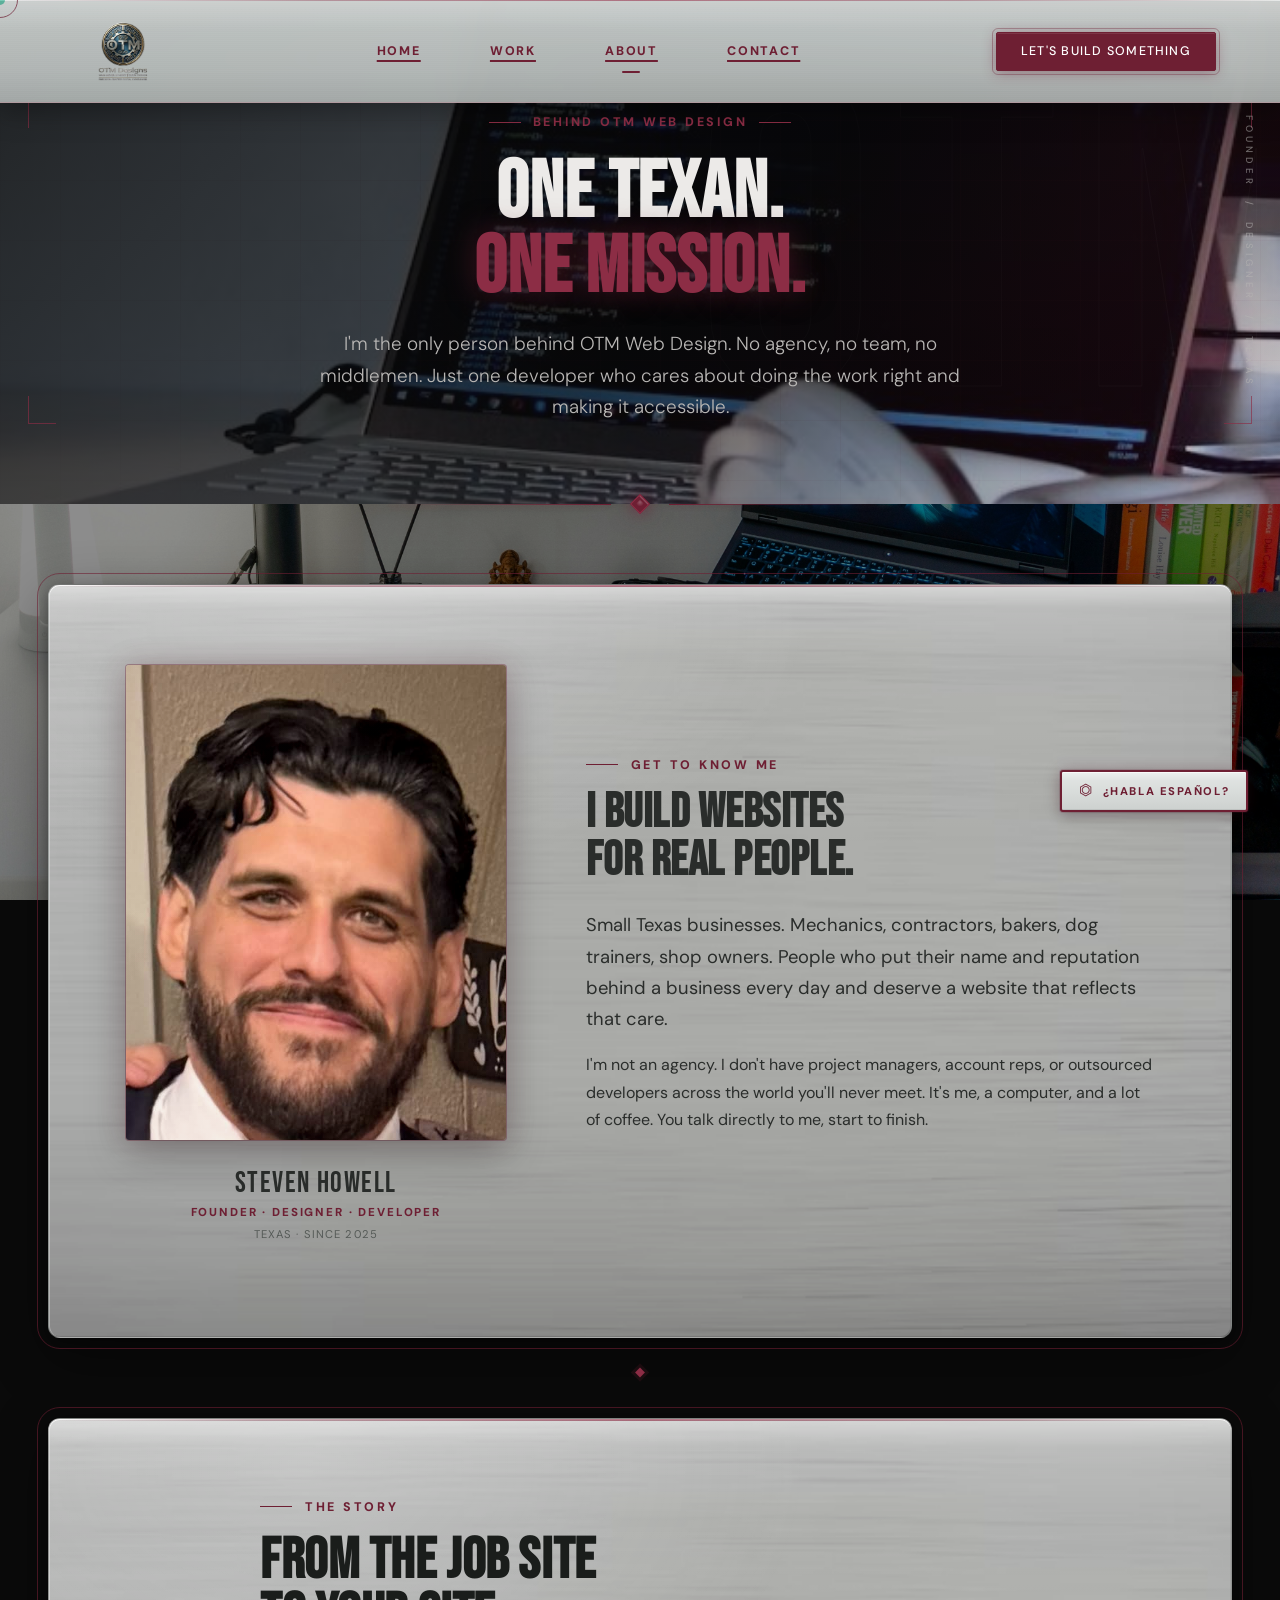
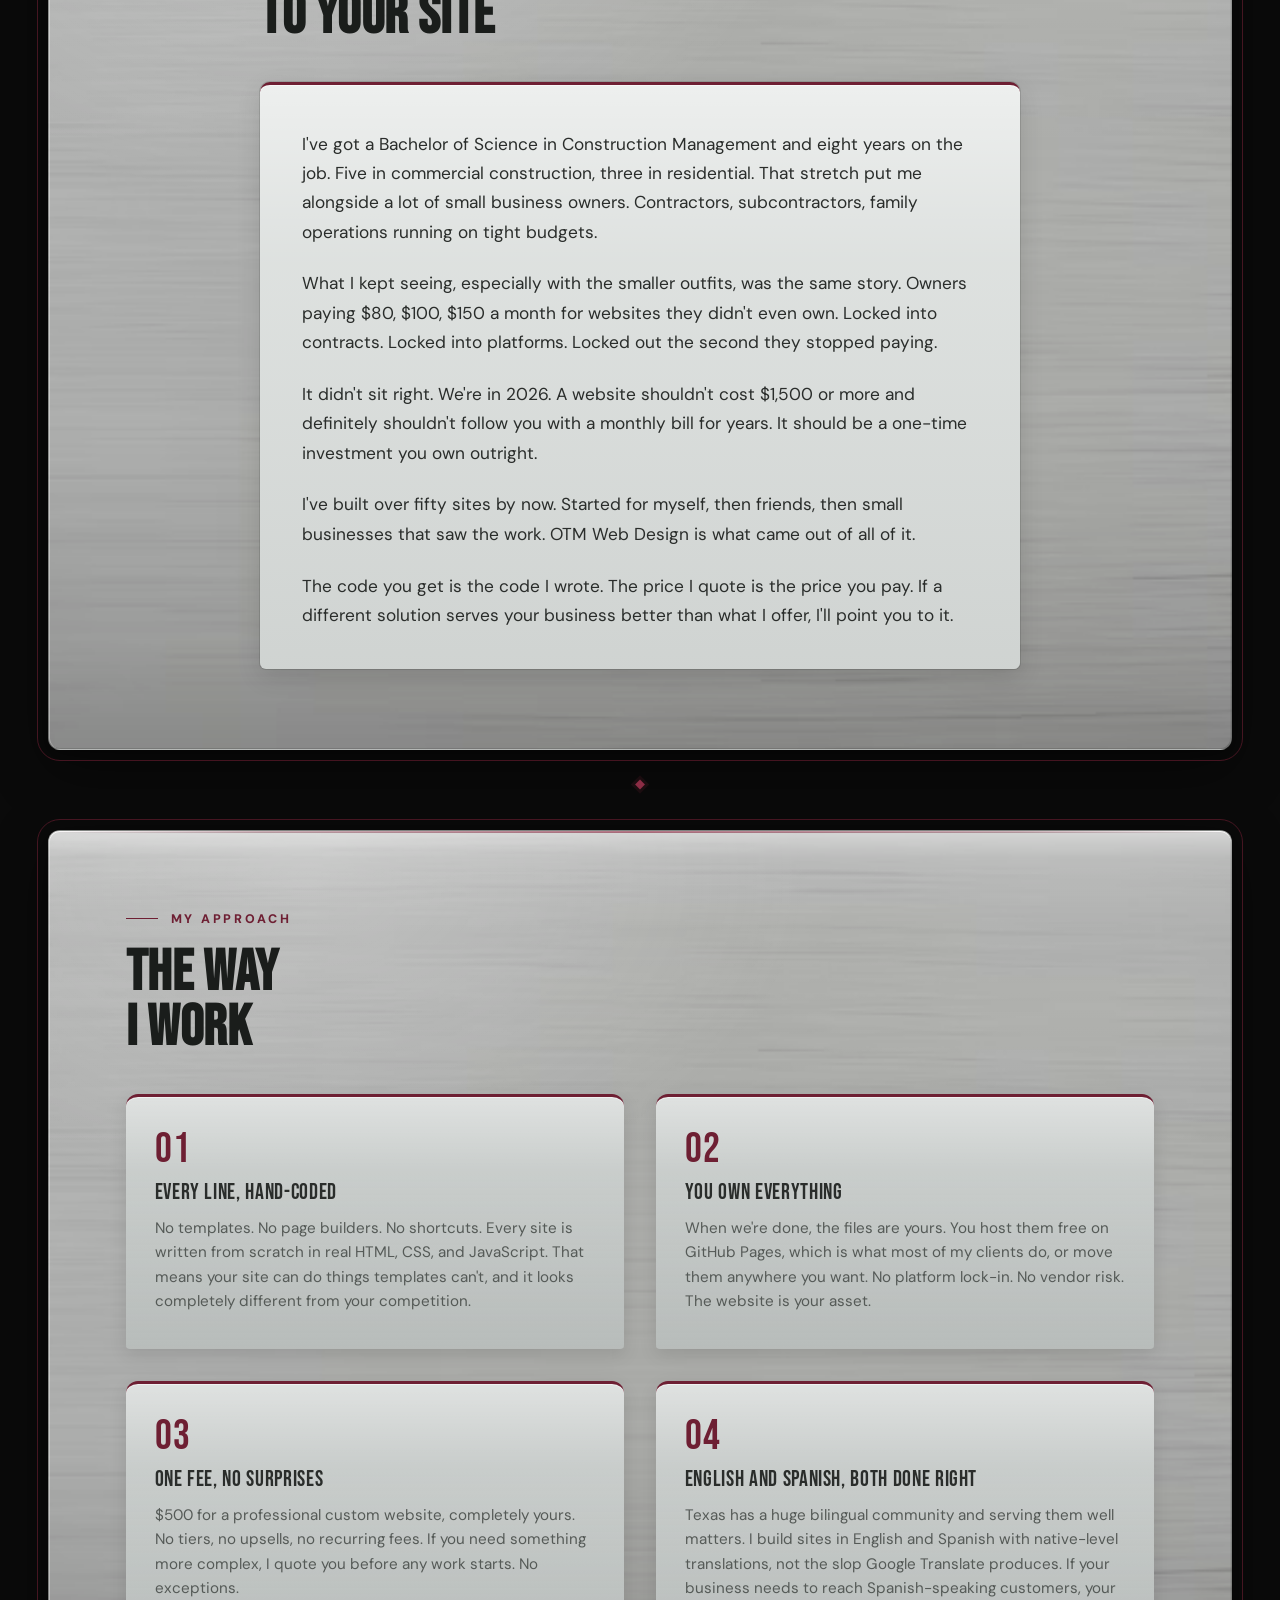
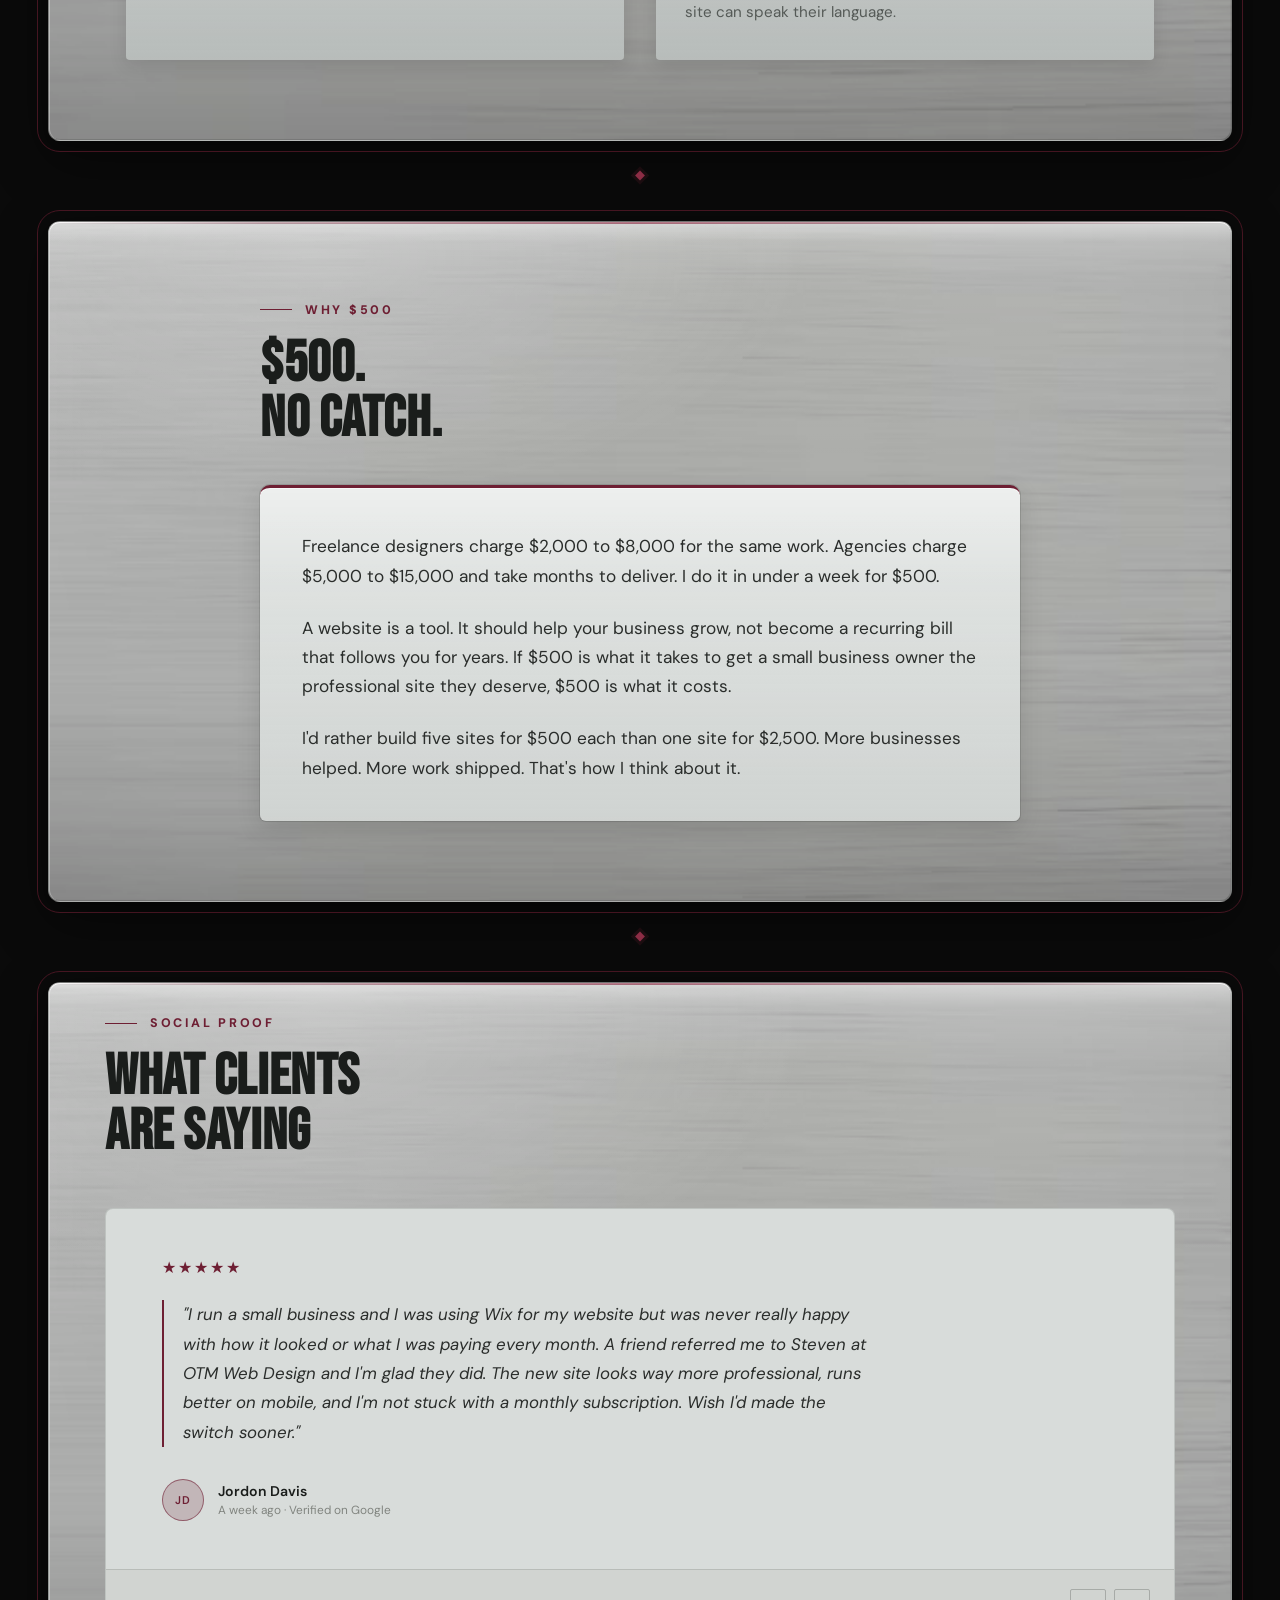
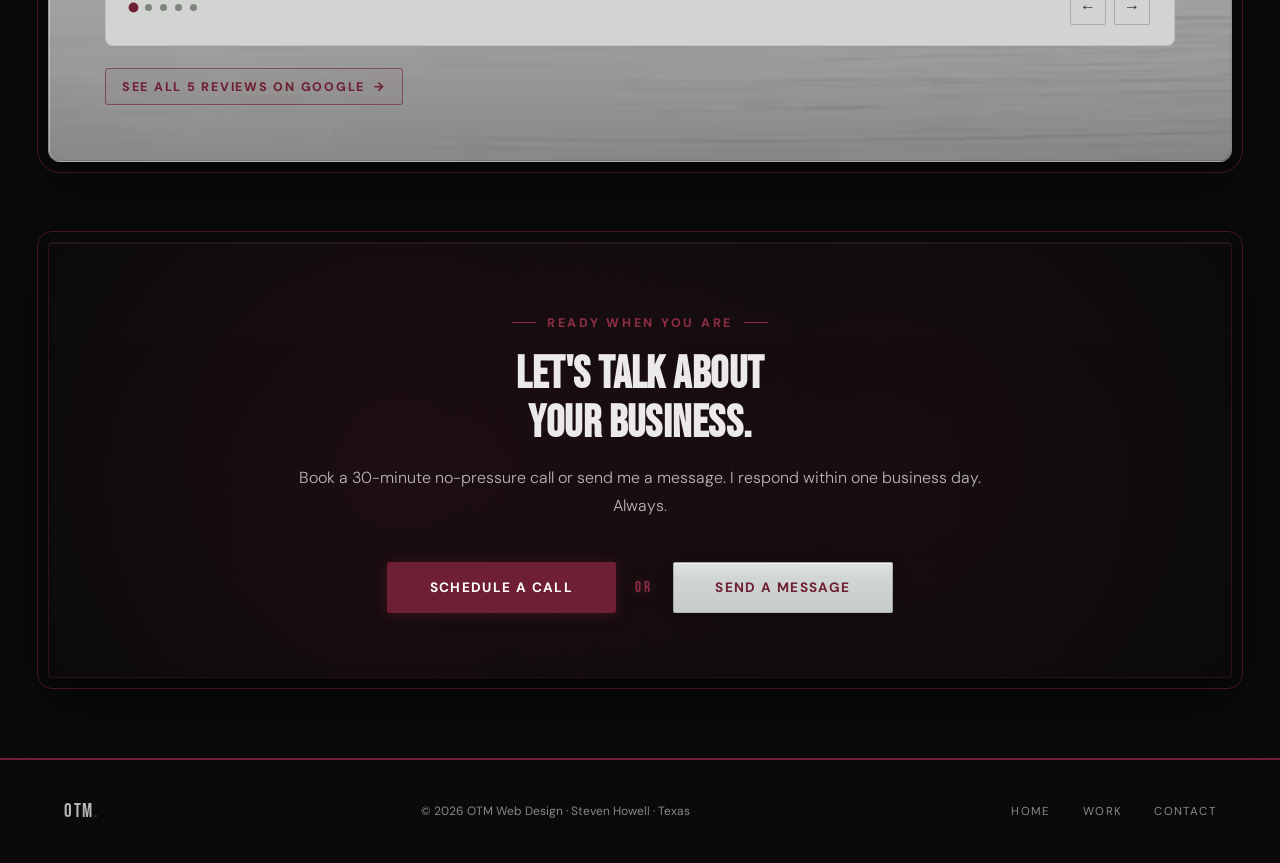
==== about.html @ b9c60c44 "Sharp" ====
<!DOCTYPE html>
<html lang="en">
<head>
<meta charset="UTF-8">
<meta name="viewport" content="width=device-width, initial-scale=1.0">
<title>About | OTM Web Design</title>
<meta name="description" content="Meet Steven Howell, the founder of OTM Web Design. Texas-based, hand-coding small business websites for one flat fee.">
<link rel="preconnect" href="https://fonts.googleapis.com">
<link rel="preconnect" href="https://fonts.gstatic.com" crossorigin>
<link href="https://fonts.googleapis.com/css2?family=Bebas+Neue&family=DM+Sans:ital,opsz,wght@0,9..40,300;0,9..40,400;0,9..40,500;0,9..40,700;1,9..40,300&display=swap" rel="stylesheet">
<link rel="stylesheet" href="style.css">
</head>
<body data-page="about" data-lang="en">

<div id="progress-bar"></div>

<button id="back-top" onclick="window.scrollTo({top:0,behavior:'smooth'})" aria-label="Back to top" data-es-aria-label="Volver arriba">↑</button>

<button id="lang-toggle" type="button" aria-label="Toggle language">
  <span class="lang-globe" aria-hidden="true">⏣</span>
  <span class="lang-label lang-label-es">¿Habla Español?</span>
  <span class="lang-label lang-label-en">Speak English?</span>
</button>

<div class="cursor" id="cursor"></div>
<div class="cursor-ring" id="cursor-ring"></div>

<a href="contact.html" id="float-contact" data-es="Hablemos">Let's Talk</a>

<!-- NAV -->
<nav>
  <a href="index.html" class="nav-logo-text" id="nav-logo">
    <img src="assets/assets-logo.png" alt="OTM Web Design" class="nav-logo-img" id="logo-img" onerror="this.style.display='none'; document.getElementById('logo-fallback').style.display='inline';">
    <span id="logo-fallback" style="display:none;">OTM<span style="color:var(--maroon);">.</span></span>
  </a>
  <button class="nav-toggle" id="navToggle" aria-label="Menu" aria-expanded="false" data-es-aria-label="Menú">
    <span></span><span></span><span></span>
  </button>
  <ul class="nav-links" id="navLinks">
    <li><a href="index.html" data-es="Inicio">Home</a></li>
    <li><a href="work.html" data-es="Trabajos">Work</a></li>
    <li><a href="about.html" class="active" data-es="Acerca de">About</a></li>
    <li><a href="contact.html" data-es="Contacto">Contact</a></li>
    <li class="nav-mobile-cta"><a href="contact.html" data-es="Hablemos">Let's Build</a></li>
  </ul>
  <a href="contact.html" class="nav-cta" data-es="Construyamos Algo">Let's Build Something</a>
</nav>

<!-- INNER HERO -->
<section class="hero hero-inner">
  <div class="hero-grid-bg"></div>
  <div class="hero-glow"></div>
  <div class="hero-bg-text">OTM</div>
  <div class="hero-frame" aria-hidden="true">
    <span class="hero-corner hero-corner-tl"></span>
    <span class="hero-corner hero-corner-tr"></span>
    <span class="hero-corner hero-corner-bl"></span>
    <span class="hero-corner hero-corner-br"></span>
    <div class="hero-vertical-meta">Founder &nbsp;/&nbsp; Designer &nbsp;/&nbsp; Texas</div>
  </div>
  <div class="hero-content hero-content-inner">
    <div class="hero-eyebrow" data-es="Detrás de OTM">Behind OTM Web Design</div>
    <h1 class="hero-title hero-title-inner">
      <span data-es="Un Tejano.">One Texan.</span><br>
      <span class="amber" data-es="Una Misión.">One Mission.</span>
    </h1>
    <p class="hero-sub hero-sub-inner" data-es="Soy la única persona detrás de OTM Web Design. Sin agencia, sin equipo, sin intermediarios. Solo un desarrollador que se preocupa por hacer el trabajo bien y hacerlo accesible.">I'm the only person behind OTM Web Design. No agency, no team, no middlemen. Just one developer who cares about doing the work right and making it accessible.</p>
  </div>
</section>

<!-- Hero-to-section bridge -->
<div class="hero-section-bridge" aria-hidden="true">
  <span class="hero-bridge-line hero-bridge-line-l"></span>
  <span class="hero-bridge-diamond"></span>
  <span class="hero-bridge-line hero-bridge-line-r"></span>
</div>

<!-- PORTRAIT INTRO -->
<section class="about-intro">
  <div class="about-intro-grid">
    <div class="about-portrait-wrap reveal">
      <div class="about-portrait-frame">
        <span class="about-portrait-corner about-portrait-corner-tl"></span>
        <span class="about-portrait-corner about-portrait-corner-tr"></span>
        <span class="about-portrait-corner about-portrait-corner-bl"></span>
        <span class="about-portrait-corner about-portrait-corner-br"></span>
        <img src="assets/about-steven.jpg" alt="Steven Howell, founder of OTM Web Design" class="about-portrait-img">
        <div class="about-portrait-overlay"></div>
      </div>
      <div class="about-portrait-meta">
        <div class="about-portrait-name">Steven Howell</div>
        <div class="about-portrait-role" data-es="Fundador · Diseñador · Desarrollador">Founder · Designer · Developer</div>
        <div class="about-portrait-location" data-es="Texas · Desde 2025">Texas · Since 2025</div>
      </div>
    </div>

    <div class="about-intro-text reveal reveal-delay-1">
      <div class="section-label" data-es="Conózcame">Get to Know Me</div>
      <h2 class="about-intro-title" data-es="Hago sitios web<br>para gente real.">I build websites<br>for real people.</h2>
      <p class="about-intro-lead" data-es="Pequeñas empresas tejanas. Mecánicos, contratistas, panaderos, entrenadores de perros, dueños de tiendas. Gente que pone su nombre y reputación detrás de un negocio todos los días y merece un sitio web que refleje ese cuidado.">Small Texas businesses. Mechanics, contractors, bakers, dog trainers, shop owners. People who put their name and reputation behind a business every day and deserve a website that reflects that care.</p>
      <p data-es="No soy una agencia. No tengo gerentes de proyecto, representantes de cuenta, ni desarrolladores subcontratados al otro lado del mundo a quienes nunca conocerá. Soy yo, una computadora y mucho café. Usted habla directamente conmigo, de principio a fin.">I'm not an agency. I don't have project managers, account reps, or outsourced developers across the world you'll never meet. It's me, a computer, and a lot of coffee. You talk directly to me, start to finish.</p>
    </div>
  </div>
</section>

<!-- THE STORY -->
<section class="about-story">
  <div class="about-story-inner">
    <div class="section-label reveal" data-es="La Historia">The Story</div>
    <h2 class="section-title reveal reveal-delay-1" data-es="Del Lugar<br>de Obra<br>a Su Sitio">From the Job Site<br>to Your Site</h2>

    <div class="about-story-content reveal reveal-delay-2">
      <p data-es="Tengo una Licenciatura en Administración de Construcción y ocho años en el campo. Cinco en construcción comercial, tres en residencial. Ese periodo me puso al lado de muchos dueños de pequeñas empresas. Contratistas, subcontratistas, empresas familiares operando con presupuestos ajustados.">I've got a Bachelor of Science in Construction Management and eight years on the job. Five in commercial construction, three in residential. That stretch put me alongside a lot of small business owners. Contractors, subcontractors, family operations running on tight budgets.</p>

      <p data-es="Lo que seguía viendo, especialmente con las empresas más pequeñas, era la misma historia. Dueños pagando $80, $100, $150 al mes por sitios web que ni siquiera eran suyos. Atrapados en contratos. Atrapados en plataformas. Sin acceso el segundo que dejaran de pagar.">What I kept seeing, especially with the smaller outfits, was the same story. Owners paying $80, $100, $150 a month for websites they didn't even own. Locked into contracts. Locked into platforms. Locked out the second they stopped paying.</p>

      <p data-es="No me parecía bien. Estamos en 2026. Un sitio web no debería costar $1,500 o más y definitivamente no debería seguirlo con una cuenta mensual durante años. Debería ser una inversión única que usted posee por completo.">It didn't sit right. We're in 2026. A website shouldn't cost $1,500 or more and definitely shouldn't follow you with a monthly bill for years. It should be a one-time investment you own outright.</p>

      <p data-es="Llevo más de cincuenta sitios construidos. Empecé para mí mismo, después para amigos, luego para pequeñas empresas que vieron el trabajo. OTM Web Design es lo que salió de todo eso.">I've built over fifty sites by now. Started for myself, then friends, then small businesses that saw the work. OTM Web Design is what came out of all of it.</p>

      <p data-es="El código que recibe es el código que escribí yo. El precio que cotizo es el precio que paga. Si una solución diferente le sirve mejor a su negocio que lo que ofrezco, se lo diré.">The code you get is the code I wrote. The price I quote is the price you pay. If a different solution serves your business better than what I offer, I'll point you to it.</p>
    </div>
  </div>
</section>

<!-- THE WAY I WORK -->
<section class="about-approach">
  <div class="section-label reveal" data-es="Mi Enfoque">My Approach</div>
  <h2 class="section-title reveal reveal-delay-1" data-es="La Manera<br>en que Trabajo">The Way<br>I Work</h2>

  <div class="about-approach-grid">
    <div class="about-approach-item reveal">
      <div class="about-approach-num">01</div>
      <h3 data-es="Cada Línea, Codificada a Mano">Every Line, Hand-Coded</h3>
      <p data-es="Sin plantillas. Sin constructores de páginas. Sin atajos. Cada sitio se escribe desde cero en HTML, CSS y JavaScript reales. Eso significa que su sitio puede hacer cosas que las plantillas no pueden, y se ve completamente distinto al de su competencia.">No templates. No page builders. No shortcuts. Every site is written from scratch in real HTML, CSS, and JavaScript. That means your site can do things templates can't, and it looks completely different from your competition.</p>
    </div>

    <div class="about-approach-item reveal reveal-delay-1">
      <div class="about-approach-num">02</div>
      <h3 data-es="Usted Es Dueño de Todo">You Own Everything</h3>
      <p data-es="Cuando terminamos, los archivos son suyos. Los hospeda gratis en GitHub Pages, que es lo que hacen la mayoría de mis clientes, o los lleva a donde quiera. Sin dependencia de plataforma. Sin riesgo de proveedor. El sitio web es su activo.">When we're done, the files are yours. You host them free on GitHub Pages, which is what most of my clients do, or move them anywhere you want. No platform lock-in. No vendor risk. The website is your asset.</p>
    </div>

    <div class="about-approach-item reveal reveal-delay-2">
      <div class="about-approach-num">03</div>
      <h3 data-es="Una Tarifa, Sin Sorpresas">One Fee, No Surprises</h3>
      <p data-es="$500 por un sitio web profesional a la medida, completamente suyo. No hay niveles, no hay ventas adicionales, no hay cuotas recurrentes. Si necesita algo más complejo, le doy el precio antes de empezar. Sin excepciones.">$500 for a professional custom website, completely yours. No tiers, no upsells, no recurring fees. If you need something more complex, I quote you before any work starts. No exceptions.</p>
    </div>

    <div class="about-approach-item reveal reveal-delay-3">
      <div class="about-approach-num">04</div>
      <h3 data-es="Inglés y Español, Ambos Bien Hechos">English and Spanish, Both Done Right</h3>
      <p data-es="Texas tiene una enorme comunidad bilingüe y servirles bien importa. Construyo sitios en inglés y español con traducciones de nivel nativo, no la basura que Google Translate produce. Si su negocio necesita llegar a clientes hispanohablantes, su sitio puede hablar su idioma.">Texas has a huge bilingual community and serving them well matters. I build sites in English and Spanish with native-level translations, not the slop Google Translate produces. If your business needs to reach Spanish-speaking customers, your site can speak their language.</p>
    </div>
  </div>
</section>

<!-- WHY $500 -->
<section class="about-why">
  <div class="about-why-inner">
    <div class="section-label reveal" data-es="Por Qué $500">Why $500</div>
    <h2 class="section-title reveal reveal-delay-1" data-es="$500.<br>Sin Trampa.">$500.<br>No Catch.</h2>

    <div class="about-why-content reveal reveal-delay-2">
      <p data-es="Los diseñadores independientes cobran de $2,000 a $8,000 por el mismo trabajo. Las agencias cobran de $5,000 a $15,000 y tardan meses en entregar. Yo lo hago en menos de una semana por $500.">Freelance designers charge $2,000 to $8,000 for the same work. Agencies charge $5,000 to $15,000 and take months to deliver. I do it in under a week for $500.</p>

      <p data-es="Un sitio web es una herramienta. Debe ayudar a su negocio a crecer, no convertirse en una cuenta recurrente que lo persiga durante años. Si $500 es lo que se necesita para que un dueño de pequeña empresa tenga el sitio profesional que merece, $500 es lo que cuesta.">A website is a tool. It should help your business grow, not become a recurring bill that follows you for years. If $500 is what it takes to get a small business owner the professional site they deserve, $500 is what it costs.</p>

      <p data-es="Prefiero construir cinco sitios por $500 cada uno que un sitio por $2,500. Más negocios ayudados. Más trabajo enviado. Así pienso al respecto.">I'd rather build five sites for $500 each than one site for $2,500. More businesses helped. More work shipped. That's how I think about it.</p>
    </div>
  </div>
</section>

<!-- REVIEWS -->
<section id="reviews" class="about-reviews">
  <div class="section-label reveal" data-es="Prueba Social">Social Proof</div>
  <h2 class="section-title reveal reveal-delay-1" data-es="Lo Que Dicen<br>Los Clientes">What Clients<br>Are Saying</h2>

  <div class="carousel-wrap reveal">
    <div class="carousel-track" id="carouselTrack">

      <a href="https://maps.app.goo.gl/nb4wrZ8T2p2azjK66" target="_blank" rel="noopener" class="review-card-link">
        <div class="testimonial-card">
          <div class="stars">★★★★★</div>
          <blockquote>"I run a small business and I was using Wix for my website but was never really happy with how it looked or what I was paying every month. A friend referred me to Steven at OTM Web Design and I'm glad they did. The new site looks way more professional, runs better on mobile, and I'm not stuck with a monthly subscription. Wish I'd made the switch sooner."</blockquote>
          <div class="testimonial-author">
            <div class="author-avatar">JD</div>
            <div>
              <div class="author-name">Jordon Davis</div>
              <div class="author-detail" data-es="Hace una semana &middot; Verificado en Google">A week ago &middot; Verified on Google</div>
            </div>
          </div>
        </div>
      </a>

      <a href="https://maps.app.goo.gl/nb4wrZ8T2p2azjK66" target="_blank" rel="noopener" class="review-card-link">
        <div class="testimonial-card">
          <div class="stars">★★★★★</div>
          <blockquote>"Steven at OTM Designs built my website and made the process simple as a new business owner. He kept me in the loop, the site looks polished on both desktop and mobile, and he got it up and running fast. Would recommend to anyone needing a website."</blockquote>
          <div class="testimonial-author">
            <div class="author-avatar">TG</div>
            <div>
              <div class="author-name">Tyler Goen</div>
              <div class="author-detail" data-es="Hace una semana &middot; Verificado en Google">A week ago &middot; Verified on Google</div>
            </div>
          </div>
        </div>
      </a>

      <a href="https://maps.app.goo.gl/nb4wrZ8T2p2azjK66" target="_blank" rel="noopener" class="review-card-link">
        <div class="testimonial-card">
          <div class="stars">★★★★★</div>
          <blockquote>"OTM design was awesome! Very helpful and the finished product was more than I expected!! Will definitely be staying in touch for further business ventures!"</blockquote>
          <div class="testimonial-author">
            <div class="author-avatar">CN</div>
            <div>
              <div class="author-name">Cody Nelson</div>
              <div class="author-detail" data-es="Hace 2 semanas &middot; Verificado en Google">2 weeks ago &middot; Verified on Google</div>
            </div>
          </div>
        </div>
      </a>

      <a href="https://maps.app.goo.gl/nb4wrZ8T2p2azjK66" target="_blank" rel="noopener" class="review-card-link">
        <div class="testimonial-card">
          <div class="stars">★★★★★</div>
          <blockquote>"I couldn't be happier with the experience working with Steven at OTM Design! As someone who had zero web presence before reaching out, I was blown away by how easy and stress-free the whole process was. From the very first conversation, everything was handled smoothly and efficiently..."</blockquote>
          <div class="testimonial-author">
            <div class="author-avatar">JM</div>
            <div>
              <div class="author-name">Jonathan Morgan</div>
              <div class="author-detail" data-es="Hace 2 semanas &middot; Verificado en Google">2 weeks ago &middot; Verified on Google</div>
            </div>
          </div>
        </div>
      </a>

      <a href="https://maps.app.goo.gl/nb4wrZ8T2p2azjK66" target="_blank" rel="noopener" class="review-card-link">
        <div class="testimonial-card">
          <div class="stars">★★★★★</div>
          <blockquote>"Steven made me an incredible looking, professional website for my auto repair business for a FAR lower price than I'd been quoted by other site builders. And you know what? I think the quality of his work is BETTER than what the other guys would have provided..."</blockquote>
          <div class="testimonial-author">
            <div class="author-avatar">MP</div>
            <div>
              <div class="author-name">Matt Pockrus</div>
              <div class="author-detail" data-es="Hace 2 semanas &middot; Verificado en Google">2 weeks ago &middot; Verified on Google</div>
            </div>
          </div>
        </div>
      </a>

    </div>
    <div class="carousel-controls">
      <div class="carousel-dots" id="carouselDots">
        <button class="carousel-dot active" onclick="goTo(0)" aria-label="Slide 1"></button>
        <button class="carousel-dot" onclick="goTo(1)" aria-label="Slide 2"></button>
        <button class="carousel-dot" onclick="goTo(2)" aria-label="Slide 3"></button>
        <button class="carousel-dot" onclick="goTo(3)" aria-label="Slide 4"></button>
        <button class="carousel-dot" onclick="goTo(4)" aria-label="Slide 5"></button>
      </div>
      <div class="carousel-btns">
        <button class="carousel-btn" onclick="carouselPrev()" aria-label="Previous" data-es-aria-label="Anterior">&#8592;</button>
        <button class="carousel-btn" onclick="carouselNext()" aria-label="Next" data-es-aria-label="Siguiente">&#8594;</button>
      </div>
    </div>
  </div>

  <a href="https://maps.app.goo.gl/nb4wrZ8T2p2azjK66" target="_blank" rel="noopener" class="reviews-google-cta reveal">
    <span data-es="Ver Las 5 Reseñas en Google">See all 5 reviews on Google</span>
    <span class="reviews-google-cta-arrow">&rarr;</span>
  </a>
</section>

<!-- CTA STRIP -->
<div class="cta-strip">
  <div class="cta-inner">
    <div class="cta-eyebrow" data-es="Listo Cuando Usted Lo Esté">Ready When You Are</div>
    <h2 class="cta-title" data-es="Hablemos sobre<br>su negocio.">Let's talk about<br>your business.</h2>
    <p class="cta-sub" data-es="Reserve una llamada de 30 minutos sin compromiso o envíeme un mensaje. Respondo dentro de un día hábil. Siempre.">Book a 30-minute no-pressure call or send me a message. I respond within one business day. Always.</p>
    <div class="cta-actions">
      <a href="contact.html#schedule" class="btn-primary cta-btn" data-es="Reservar una Llamada">Schedule a Call</a>
      <span class="cta-or" data-es="O">OR</span>
      <a href="contact.html" class="btn-ghost cta-btn" data-es="Envíe un Mensaje">Send a Message</a>
    </div>
  </div>
</div>

<!-- FOOTER -->
<footer>
  <div class="footer-logo">OTM<span>.</span></div>
  <div class="footer-copy">&#169; 2026 OTM Web Design · Steven Howell · Texas</div>
  <div class="footer-links">
    <a href="index.html" data-es="Inicio">Home</a>
    <a href="work.html" data-es="Trabajos">Work</a>
    <a href="contact.html" data-es="Contacto">Contact</a>
  </div>
</footer>

<script src="script.js"></script>
</body>
</html>
---- style.css ----
/* ============================================================
   OTM WEB DESIGN PORTFOLIO, DARK/INDUSTRIAL VARIANT
   Stone cards on locked dark bg, maroon accent, framed sections
   ============================================================ */

:root {
  /* BRAND ACCENT (burgundy) */
  --maroon: #6E1F33;
  --maroon-light: #8C2D45;
  --maroon-dim: #4D1525;
  --maroon-glow: rgba(110, 31, 51, 0.2);

  /* DARK ANCHOR (hero, marquee, CTA strip, footer) */
  --ink: #0A0A0A;
  --ink-2: #111111;
  --ink-3: #181818;
  --ink-4: #222222;
  --ink-text: #ECEAE8;
  --ink-text-muted: #B8B6B4;
  --ink-text-dim: #888885;
  --ink-border: rgba(255, 255, 255, 0.08);

  /* SILVER/PLATINUM SECTION CARDS */
  --stone: #BFC4C2;            /* primary card surface, cool silver-grey */
  --stone-soft: #CACFCD;        /* alt tone */
  --stone-bright: #D8DCDA;      /* sub-cards inside (lighter, creates lift) */
  --stone-bright-2: #E6E9E7;    /* hover state for sub-cards */

  /* TEXT ON STONE */
  --ink-deep: #1A1D1B;
  --ink-on-stone: #2A2D2B;
  --ink-on-stone-muted: #555A57;
  --ink-on-stone-dim: #80847F;
  --stone-border: rgba(20, 23, 21, 0.13);
  --stone-border-strong: rgba(20, 23, 21, 0.22);

  /* FRAME */
  --frame: rgba(110, 31, 51, 0.6);
  --frame-soft: rgba(110, 31, 51, 0.35);
}

*, *::before, *::after { box-sizing: border-box; margin: 0; padding: 0; }

html { scroll-behavior: smooth; }

body {
  font-family: 'DM Sans', sans-serif;
  background: var(--ink);
  color: var(--ink-text);
  overflow-x: hidden;
  cursor: none;
  position: relative;
  min-height: 100vh;
}

/* LOCKED BODY BACKGROUND (body::before pattern, iOS Safari safe) */
body::before {
  content: '';
  position: fixed;
  inset: 0;
  background: var(--ink) url('assets/assets-bg-dark.jpg') center center / cover no-repeat;
  filter: brightness(0.55);
  z-index: -1;
  pointer-events: none;
}

body.nav-open { overflow: hidden; }

/* ============================================================
   CUSTOM CURSOR
   ============================================================ */

.cursor {
  position: fixed;
  width: 10px; height: 10px;
  background: var(--maroon);
  border-radius: 50%;
  pointer-events: none;
  z-index: 9999;
  transform: translate(-50%, -50%);
  transition: transform 0.1s, width 0.2s, height 0.2s, opacity 0.2s;
  mix-blend-mode: difference;
}
.cursor-ring {
  position: fixed;
  width: 36px; height: 36px;
  border: 1.5px solid rgba(110, 31, 51, 0.7);
  border-radius: 50%;
  pointer-events: none;
  z-index: 9998;
  transform: translate(-50%, -50%);
}

/* ============================================================
   NAV (sticky, blurred)
   ============================================================ */

nav {
  position: fixed; top: 0; left: 0; right: 0; z-index: 100;
  display: flex; align-items: center; justify-content: space-between;
  padding: 1.2rem 4rem;
  background:
    linear-gradient(180deg,
      rgba(255, 255, 255, 0.18) 0%,
      transparent 30%,
      transparent 70%,
      rgba(0, 0, 0, 0.04) 100%),
    repeating-linear-gradient(0deg,
      transparent 0,
      transparent 1px,
      rgba(255, 255, 255, 0.022) 1px,
      rgba(255, 255, 255, 0.022) 2px),
    linear-gradient(180deg,
      rgba(202, 207, 205, 0.94) 0%,
      rgba(180, 185, 183, 0.92) 100%);
  backdrop-filter: blur(18px) saturate(140%);
  -webkit-backdrop-filter: blur(18px) saturate(140%);
  border-bottom: 1px solid rgba(110, 31, 51, 0.3);
  box-shadow:
    inset 0 1px 0 rgba(255, 255, 255, 0.55),
    0 6px 28px rgba(0, 0, 0, 0.35);
  transition: padding 0.3s ease, background 0.3s ease, border-color 0.3s ease;
}
nav::before {
  content: '';
  position: absolute;
  top: 0; left: 0; right: 0;
  height: 1px;
  background: linear-gradient(90deg,
    transparent 0%,
    rgba(110, 31, 51, 0.5) 25%,
    rgba(140, 45, 69, 0.75) 50%,
    rgba(110, 31, 51, 0.5) 75%,
    transparent 100%);
  opacity: 0.85;
  pointer-events: none;
}
nav.scrolled {
  padding: 0.85rem 4rem;
  background:
    linear-gradient(180deg,
      rgba(255, 255, 255, 0.15) 0%,
      transparent 35%,
      rgba(0, 0, 0, 0.05) 100%),
    repeating-linear-gradient(0deg,
      transparent 0,
      transparent 1px,
      rgba(255, 255, 255, 0.022) 1px,
      rgba(255, 255, 255, 0.022) 2px),
    linear-gradient(180deg,
      rgba(195, 200, 198, 0.97) 0%,
      rgba(173, 178, 176, 0.96) 100%);
  border-bottom-color: rgba(110, 31, 51, 0.4);
  box-shadow:
    inset 0 1px 0 rgba(255, 255, 255, 0.6),
    0 8px 32px rgba(0, 0, 0, 0.4);
}

.nav-logo-img {
  height: 64px; width: auto;
  display: block;
}
.nav-logo-text {
  font-family: 'Bebas Neue', sans-serif;
  font-size: 1.6rem;
  letter-spacing: 0.08em;
  color: var(--ink-deep);
  text-decoration: none;
}
.nav-logo-text span { color: var(--maroon); }

.nav-links {
  display: flex; gap: 2.5rem; list-style: none; align-items: center;
}
.nav-links a {
  position: relative;
  display: inline-block;
  padding: 0.5rem 0.85rem;
  font-size: 0.78rem;
  letter-spacing: 0.14em;
  text-transform: uppercase;
  color: var(--maroon);
  text-decoration: underline;
  text-underline-offset: 5px;
  text-decoration-thickness: 1.5px;
  font-weight: 800;
  border: 1px solid transparent;
  border-radius: 3px;
  transition: color 0.25s, border-color 0.25s, background 0.25s, box-shadow 0.25s;
}
.nav-links a:hover {
  color: var(--maroon-light);
  border-color: var(--maroon);
  background: rgba(110, 31, 51, 0.06);
  box-shadow:
    0 0 18px rgba(110, 31, 51, 0.45),
    0 0 0 3px rgba(110, 31, 51, 0.08),
    inset 0 0 8px rgba(110, 31, 51, 0.08);
}
.nav-mobile-cta { display: none; }

.nav-cta {
  position: relative;
  background: var(--maroon);
  color: #fff;
  padding: 0.65rem 1.5rem;
  border-radius: 2px;
  font-size: 0.78rem;
  font-weight: 500;
  letter-spacing: 0.1em;
  text-transform: uppercase;
  text-decoration: none;
  transition: background 0.2s, transform 0.15s, box-shadow 0.2s;
  border: 1px solid var(--maroon);
  outline: 1px solid rgba(110, 31, 51, 0.35);
  outline-offset: 3px;
  box-shadow:
    0 2px 14px rgba(110, 31, 51, 0.4),
    inset 0 1px 0 rgba(255, 255, 255, 0.1);
}
.nav-cta:hover {
  background: var(--maroon-light);
  transform: translateY(-1px);
  box-shadow:
    0 6px 22px rgba(110, 31, 51, 0.55),
    inset 0 1px 0 rgba(255, 255, 255, 0.15);
}

/* HAMBURGER */
.nav-toggle {
  display: none;
  background: none;
  border: none;
  width: 32px;
  height: 32px;
  position: relative;
  cursor: none;
  z-index: 110;
}
.nav-toggle span {
  display: block;
  width: 24px;
  height: 2px;
  background: var(--ink-deep);
  position: absolute;
  left: 4px;
  transition: transform 0.3s, opacity 0.3s, top 0.3s, background 0.3s;
}
.nav-toggle span:nth-child(1) { top: 9px; }
.nav-toggle span:nth-child(2) { top: 15px; }
.nav-toggle span:nth-child(3) { top: 21px; }
.nav-toggle.open span { background: var(--maroon-light); }
.nav-toggle.open span:nth-child(1) { transform: rotate(45deg); top: 15px; }
.nav-toggle.open span:nth-child(2) { opacity: 0; }
.nav-toggle.open span:nth-child(3) { transform: rotate(-45deg); top: 15px; }

/* ============================================================
   HERO (full-bleed dark anchor)
   ============================================================ */

.hero {
  min-height: 100vh;
  min-height: 100dvh;
  display: flex; align-items: center; justify-content: center;
  padding: 6rem 4rem 3rem;
  position: relative;
  overflow: hidden;
  background:
    var(--ink)
    url('assets/hero-main.jpg') center center / cover no-repeat,
    url('assets/assets-bg-dark.jpg') center center / cover no-repeat;
}
.hero::after {
  content: '';
  position: absolute; inset: 0;
  background:
    linear-gradient(135deg,
      rgba(10, 10, 10, 0.88) 0%,
      rgba(10, 10, 10, 0.7) 55%,
      rgba(110, 31, 51, 0.18) 100%);
  z-index: 0;
}
.hero-grid-bg {
  position: absolute; inset: 0;
  z-index: 1;
  background-image:
    linear-gradient(rgba(110, 31, 51, 0.06) 1px, transparent 1px),
    linear-gradient(90deg, rgba(110, 31, 51, 0.06) 1px, transparent 1px);
  background-size: 60px 60px;
  mask-image: radial-gradient(ellipse 80% 80% at 50% 50%, black 30%, transparent 100%);
}
.hero-glow {
  position: absolute;
  width: 700px; height: 700px;
  background: radial-gradient(circle, rgba(110, 31, 51, 0.14) 0%, transparent 70%);
  top: -200px; right: -200px;
  pointer-events: none;
  z-index: 1;
}
.hero-bg-text {
  position: absolute;
  font-family: 'Bebas Neue', sans-serif;
  font-size: clamp(16rem, 35vw, 28rem);
  color: transparent;
  -webkit-text-stroke: 1px rgba(255, 255, 255, 0.04);
  line-height: 1;
  top: 50%; right: -5%;
  transform: translateY(-50%);
  pointer-events: none;
  z-index: 1;
  letter-spacing: 0.05em;
  user-select: none;
}
.hero-content {
  position: relative;
  width: 100%;
  max-width: 1100px;
  z-index: 2;
  display: flex;
  flex-direction: column;
  align-items: center;
  text-align: center;
  margin: 0 auto;
}
.hero-eyebrow {
  display: inline-flex; align-items: center; gap: 0.7rem;
  font-size: 0.78rem;
  letter-spacing: 0.22em;
  text-transform: uppercase;
  font-weight: 800;
  color: var(--maroon-light);
  margin-bottom: 1.6rem;
  width: fit-content;
}
.hero-eyebrow::before, .hero-eyebrow::after {
  content: '';
  display: block;
  width: 32px; height: 1px;
  background: var(--maroon-light);
}
.hero-title {
  font-family: 'Bebas Neue', sans-serif;
  font-size: clamp(3.5rem, 8.2vw, 6.6rem);
  line-height: 0.95;
  letter-spacing: 0.01em;
  margin-bottom: 1.8rem;
  color: var(--ink-text);
}
.hero-title .outline {
  -webkit-text-stroke: 2px rgba(220, 220, 220, 0.5);
  color: transparent;
}
.hero-title .amber {
  color: var(--maroon-light);
  position: relative;
  display: inline-block;
  text-shadow: 0 0 30px rgba(110, 31, 51, 0.6);
}
.hero-accent {
  display: block;
  height: 4px;
  width: 0%;
  background: var(--maroon);
  margin: 0.1em auto 0;
  border-radius: 2px;
  animation: accentGrow 1.2s cubic-bezier(0.22, 1, 0.36, 1) 0.4s forwards;
}
@keyframes accentGrow { from { width: 0%; } to { width: 70%; } }

.hero-sub {
  font-size: 1.3rem;
  line-height: 1.65;
  color: var(--ink-text-muted);
  max-width: 700px;
  margin-bottom: 2.8rem;
  font-weight: 300;
}
.hero-actions {
  display: flex; gap: 1rem;
  align-items: center;
  justify-content: center;
  flex-wrap: wrap;
}
.hero-stats {
  display: flex;
  flex-direction: row;
  gap: 0;
  margin-top: 3rem;
  border: 1px solid rgba(110, 31, 51, 0.45);
  outline: 1px solid rgba(110, 31, 51, 0.3);
  outline-offset: 5px;
  width: fit-content;
  max-width: 100%;
  background:
    linear-gradient(180deg,
      rgba(255, 255, 255, 0.32) 0%,
      transparent 28%,
      transparent 72%,
      rgba(0, 0, 0, 0.06) 100%),
    repeating-linear-gradient(0deg,
      transparent 0,
      transparent 1px,
      rgba(255, 255, 255, 0.025) 1px,
      rgba(255, 255, 255, 0.025) 2px),
    rgba(216, 220, 218, 0.96);
  backdrop-filter: blur(10px) saturate(140%);
  -webkit-backdrop-filter: blur(10px) saturate(140%);
  border-radius: 8px;
  overflow: hidden;
  box-shadow:
    inset 0 1px 0 rgba(255, 255, 255, 0.55),
    0 4px 18px rgba(0, 0, 0, 0.3);
}
.stat-item {
  padding: 1.5rem 2.8rem;
  text-align: center;
  border-right: 1px solid rgba(110, 31, 51, 0.22);
  position: relative;
}
.stat-item::before {
  content: '';
  position: absolute;
  top: 0; left: 0; right: 0;
  height: 2px;
  background: var(--maroon);
}
.stat-item:last-child { border-right: none; }
.stat-num {
  font-family: 'Bebas Neue', sans-serif;
  font-size: 3rem;
  color: var(--ink-deep);
  line-height: 1;
  letter-spacing: 0.02em;
}
.stat-label {
  font-size: 0.62rem;
  letter-spacing: 0.22em;
  text-transform: uppercase;
  color: var(--maroon);
  margin-top: 0.55rem;
  font-weight: 800;
}

/* ============================================================
   HERO KINETIC WORD CYCLE
   ============================================================ */

.word-cycle {
  display: inline-block;
  will-change: transform, opacity;
  backface-visibility: hidden;
}

/* ============================================================
   HERO EDITORIAL FRAME LANGUAGE
   (corner brackets, vertical meta, build credits)
   ============================================================ */

.hero-frame {
  position: absolute;
  inset: 0;
  z-index: 3;
  pointer-events: none;
}

.hero-corner {
  position: absolute;
  width: 28px;
  height: 28px;
  display: block;
}
.hero-corner-tl {
  top: 100px; left: 28px;
  border-top: 1px solid rgba(140, 45, 69, 0.65);
  border-left: 1px solid rgba(140, 45, 69, 0.65);
}
.hero-corner-tr {
  top: 100px; right: 28px;
  border-top: 1px solid rgba(140, 45, 69, 0.65);
  border-right: 1px solid rgba(140, 45, 69, 0.65);
}
.hero-corner-bl {
  bottom: 80px; left: 28px;
  border-bottom: 1px solid rgba(140, 45, 69, 0.65);
  border-left: 1px solid rgba(140, 45, 69, 0.65);
}
.hero-corner-br {
  bottom: 80px; right: 28px;
  border-bottom: 1px solid rgba(140, 45, 69, 0.65);
  border-right: 1px solid rgba(140, 45, 69, 0.65);
}

.hero-vertical-meta {
  position: absolute;
  right: 24px;
  top: 50%;
  transform: translateY(-50%);
  writing-mode: vertical-rl;
  font-family: 'DM Sans', sans-serif;
  font-size: 0.6rem;
  letter-spacing: 0.45em;
  text-transform: uppercase;
  color: rgba(184, 182, 180, 0.55);
  font-weight: 500;
  white-space: nowrap;
}

.hero-build-credits {
  position: absolute;
  bottom: 30px;
  left: 50%;
  transform: translateX(-50%);
  font-family: 'DM Sans', sans-serif;
  font-size: 0.55rem;
  letter-spacing: 0.32em;
  text-transform: uppercase;
  color: rgba(184, 182, 180, 0.5);
  font-weight: 500;
  white-space: nowrap;
  display: flex;
  align-items: center;
  gap: 0.7rem;
}
.hero-credit-dot {
  width: 6px;
  height: 6px;
  border-radius: 50%;
  background: var(--maroon);
  display: inline-block;
  flex-shrink: 0;
  box-shadow: 0 0 0 2px rgba(110, 31, 51, 0.25);
  animation: creditPulse 2.4s ease-in-out infinite;
}
@keyframes creditPulse {
  0%, 100% { opacity: 1; box-shadow: 0 0 0 2px rgba(110, 31, 51, 0.25); }
  50% { opacity: 0.55; box-shadow: 0 0 0 4px rgba(110, 31, 51, 0.12); }
}
@media (prefers-reduced-motion: reduce) {
  .hero-credit-dot { animation: none; }
}

/* ============================================================
   BUTTONS
   ============================================================ */

.btn-primary {
  background: var(--maroon);
  color: #fff;
  padding: 0.85rem 2.2rem;
  border-radius: 2px;
  font-size: 0.82rem;
  font-weight: 700;
  letter-spacing: 0.1em;
  text-transform: uppercase;
  text-decoration: none;
  border: 1px solid var(--maroon);
  cursor: none;
  transition: background 0.2s, transform 0.15s, box-shadow 0.2s;
  display: inline-block;
  box-shadow: 0 2px 14px rgba(110, 31, 51, 0.4);
}
.btn-primary:hover {
  background: var(--maroon-light);
  transform: translateY(-2px);
  box-shadow: 0 6px 22px rgba(110, 31, 51, 0.5);
}
.btn-ghost {
  color: var(--maroon);
  padding: 0.85rem 2.2rem;
  border-radius: 2px;
  font-size: 0.82rem;
  font-weight: 700;
  letter-spacing: 0.1em;
  text-transform: uppercase;
  text-decoration: none;
  border: 1px solid var(--stone-border-strong);
  background:
    linear-gradient(180deg,
      rgba(255, 255, 255, 0.32) 0%,
      transparent 30%,
      rgba(0, 0, 0, 0.05) 100%),
    rgba(216, 220, 218, 0.97);
  box-shadow:
    inset 0 1px 0 rgba(255, 255, 255, 0.6),
    0 2px 12px rgba(0, 0, 0, 0.22);
  transition: background 0.2s, color 0.2s, transform 0.15s, box-shadow 0.2s;
  display: inline-block;
}
.btn-ghost:hover {
  color: var(--maroon-light);
  background:
    linear-gradient(180deg,
      rgba(255, 255, 255, 0.4) 0%,
      transparent 30%,
      rgba(0, 0, 0, 0.04) 100%),
    rgba(232, 235, 233, 1);
  transform: translateY(-2px);
  box-shadow:
    inset 0 1px 0 rgba(255, 255, 255, 0.7),
    0 6px 20px rgba(0, 0, 0, 0.28);
}

/* ============================================================
   MARQUEE STRIP (full-bleed dark band, no card)
   ============================================================ */

.marquee-strip {
  border-top: 2px solid var(--maroon);
  border-bottom: 2px solid var(--maroon);
  overflow: hidden;
  padding: 1.1rem 0;
  background:
    linear-gradient(180deg,
      rgba(10, 10, 10, 0.52) 0%,
      rgba(10, 10, 10, 0.65) 100%),
    url('assets/cta-bg.jpg') center center / cover no-repeat,
    var(--ink);
  isolation: isolate;
  position: relative;
  z-index: 2;
}
.marquee-track {
  display: flex; gap: 0;
  width: max-content;
  animation: marquee 38s linear infinite;
  will-change: transform;
}
.marquee-strip:hover .marquee-track { animation-play-state: paused; }
.marquee-item {
  display: flex; align-items: center; gap: 2rem;
  padding: 0 2.5rem;
  font-size: 0.72rem;
  letter-spacing: 0.18em;
  text-transform: uppercase;
  color: var(--ink-text);
  white-space: nowrap;
  font-weight: 500;
}
.marquee-dot {
  width: 4px; height: 4px; border-radius: 50%;
  background: var(--maroon);
  flex-shrink: 0;
}
@keyframes marquee { from { transform: translateX(0); } to { transform: translateX(-50%); } }
@media (prefers-reduced-motion: reduce) {
  .marquee-track { animation: none; }
}

/* ============================================================
   SECTION CARD SYSTEM (the heart of the dark/industrial layout)
   Every <section> by default becomes a contained stone card with
   a 1px maroon offset outline acting as a frame. Hero overrides.
   ============================================================ */

section {
  background:
    /* Top-edge highlight (light catching the metal edge) */
    linear-gradient(180deg,
      rgba(255, 255, 255, 0.5) 0%,
      rgba(255, 255, 255, 0.18) 3%,
      rgba(255, 255, 255, 0.05) 10%,
      transparent 35%,
      transparent 65%,
      rgba(0, 0, 0, 0.08) 88%,
      rgba(0, 0, 0, 0.18) 100%),
    /* Directional studio light from upper-left */
    radial-gradient(ellipse 70% 60% at 22% 5%,
      rgba(255, 255, 255, 0.22) 0%,
      transparent 60%),
    /* Photographic brushed-metal texture */
    url('assets/card-texture.jpg') center center / cover no-repeat,
    /* Solid fallback if texture is missing */
    var(--stone);
  color: var(--ink-on-stone);
  border: 1px solid var(--stone-border-strong);
  border-radius: 12px;
  outline: 1px solid var(--frame);
  outline-offset: 10px;
  box-shadow:
    inset 0 1px 0 rgba(255, 255, 255, 0.95),
    inset 1px 0 0 rgba(255, 255, 255, 0.35),
    inset -1px 0 0 rgba(0, 0, 0, 0.06),
    inset 0 -1px 0 rgba(0, 0, 0, 0.12),
    0 4px 12px rgba(0, 0, 0, 0.25),
    0 18px 56px rgba(0, 0, 0, 0.45);
  padding: 56px 56px;
  margin: 80px auto;
  max-width: 1240px;
  width: calc(100% - 6rem);
  position: relative;
}

/* Editorial gutter marker between consecutive section cards */
section + section::before {
  content: '';
  position: absolute;
  top: -50px;
  left: 50%;
  width: 7px;
  height: 7px;
  background: var(--maroon-light);
  transform: translateX(-50%) rotate(45deg);
  box-shadow: 0 0 0 3px rgba(110, 31, 51, 0.18);
  pointer-events: none;
  z-index: 5;
}

/* Burgundy top accent stripe on every section card */
section:not(.hero)::after {
  content: '';
  position: absolute;
  top: 0; left: 0; right: 0;
  height: 2px;
  background: linear-gradient(90deg,
    transparent 0%,
    rgba(110, 31, 51, 0.35) 18%,
    rgba(140, 45, 69, 0.65) 50%,
    rgba(110, 31, 51, 0.35) 82%,
    transparent 100%);
  border-radius: 12px 12px 0 0;
  pointer-events: none;
  z-index: 1;
}

/* Hero overrides default section styling (hero stays full-bleed dark) */
section.hero {
  background: var(--ink) url('assets/assets-bg-dark.jpg') center center / cover no-repeat;
  color: var(--ink-text);
  border: none;
  border-radius: 0;
  outline: none;
  box-shadow: none;
  padding: 8rem 4rem 4rem;
  margin: 0;
  max-width: 100%;
  width: 100%;
}
section.hero::before {
  content: '';
  position: absolute; inset: 0;
  background-image: url('assets/hero-main.jpg');
  background-size: cover;
  background-position: center;
  background-repeat: no-repeat;
  z-index: 0;
  opacity: 1;
  /* If hero-main.jpg doesn't exist yet, the image silently fails and the */
  /* layered ink + assets-bg-dark.jpg base from .hero shows through. */
}
section.hero::after { z-index: 1; }
.hero > .hero-content { z-index: 3; }

/* ============================================================
   SECTION TITLES + EYEBROWS (on stone cards)
   ============================================================ */

.section-label {
  font-size: 0.78rem;
  letter-spacing: 0.22em;
  text-transform: uppercase;
  color: var(--maroon);
  margin-bottom: 1.2rem;
  display: flex;
  align-items: center;
  gap: 0.8rem;
  font-weight: 800;
}
.section-label::before {
  content: '';
  display: block;
  width: 32px; height: 1px;
  background: var(--maroon);
}
.section-title {
  font-family: 'Bebas Neue', sans-serif;
  font-size: clamp(2.2rem, 4.8vw, 3.6rem);
  line-height: 0.95;
  margin-bottom: 1.5rem;
  color: var(--ink-deep);
  letter-spacing: 0.01em;
}
.section-intro {
  font-size: 0.95rem;
  color: var(--ink-on-stone-muted);
  font-weight: 400;
  max-width: 580px;
  line-height: 1.75;
  margin-bottom: 4rem;
}

/* ============================================================
   UNIFIED SUB-CARD SYSTEM
   (services, work cards, testimonials, process, pricing all share the same base)
   ============================================================ */

.subcard,
.service-item,
.work-card-new,
.testimonial-card,
.process-step,
.pricing-single,
.featured-info,
.why-visual,
.faq-list,
.contact-form,
.ba-info {
  background:
    linear-gradient(180deg,
      rgba(255, 255, 255, 0.95) 0%,
      rgba(255, 255, 255, 0.45) 3%,
      rgba(255, 255, 255, 0.15) 12%,
      transparent 40%,
      transparent 70%,
      rgba(0, 0, 0, 0.06) 90%,
      rgba(0, 0, 0, 0.16) 100%),
    radial-gradient(ellipse 55% 50% at 25% 5%,
      rgba(255, 255, 255, 0.6) 0%,
      transparent 60%),
    var(--stone-bright);
  border: 1px solid var(--stone-border);
  border-radius: 8px;
  transition: background 0.25s, border-color 0.25s, transform 0.3s, box-shadow 0.3s;
  box-shadow:
    inset 0 1px 0 rgba(255, 255, 255, 1),
    inset 1px 0 0 rgba(255, 255, 255, 0.4),
    inset -1px 0 0 rgba(0, 0, 0, 0.05),
    inset 0 -1px 0 rgba(0, 0, 0, 0.08),
    0 1px 3px rgba(0, 0, 0, 0.08);
}

/* ============================================================
   WORK SECTION
   ============================================================ */

/* FEATURED PROJECT */
.work-featured {
  display: grid;
  grid-template-columns: 1.45fr 1fr;
  gap: 4.5rem;
  align-items: center;
  margin-bottom: 5rem;
  padding-bottom: 5rem;
  border-bottom: 1px solid var(--stone-border);
  position: relative;
}
.work-featured::after {
  content: '';
  position: absolute;
  bottom: -1px;
  left: 50%;
  transform: translateX(-50%);
  width: 80px;
  height: 1px;
  background: var(--maroon);
}

.work-tag {
  display: inline-flex;
  align-items: center;
  gap: 0.5rem;
  font-size: 0.6rem;
  letter-spacing: 0.18em;
  text-transform: uppercase;
  color: var(--ink-on-stone-muted);
  background: rgba(26, 24, 20, 0.06);
  border: 1px solid var(--stone-border);
  border-left: 2px solid var(--maroon);
  padding: 0.35rem 0.75rem;
  border-radius: 1px;
  width: fit-content;
  font-weight: 600;
}
.work-tag::before {
  content: '';
  width: 5px; height: 5px;
  border-radius: 50%;
  background: var(--maroon);
  flex-shrink: 0;
}

.work-link {
  display: inline-flex;
  align-items: center;
  gap: 0.5rem;
  font-size: 0.76rem;
  letter-spacing: 0.1em;
  text-transform: uppercase;
  color: #FFFFFF;
  background: var(--maroon);
  padding: 0.5rem 1rem;
  border: 1px solid var(--maroon);
  border-radius: 2px;
  text-decoration: none;
  transition: background 0.2s, gap 0.2s;
  width: fit-content;
  font-weight: 500;
}
.work-link:hover { background: var(--maroon-light); gap: 0.8rem; }
.work-link svg { width: 14px; height: 14px; }

/* LAPTOP MOCKUPS */
.featured-laptop, .mini-laptop { position: relative; }

.laptop-screen {
  position: relative;
  background: #1a1a1a;
  border-radius: 14px 14px 4px 4px;
  padding: 28px 12px 12px;
  box-shadow:
    0 30px 60px rgba(0, 0, 0, 0.4),
    0 0 0 1px rgba(255, 255, 255, 0.04);
  transition: transform 0.5s cubic-bezier(0.22, 1, 0.36, 1);
}
.featured-laptop:hover .laptop-screen { transform: translateY(-6px) rotateX(2deg); }

.laptop-browser-bar {
  position: absolute;
  top: 0; left: 0; right: 0;
  height: 28px;
  background: linear-gradient(180deg, #2a2a2a 0%, #1f1f1f 100%);
  border-radius: 14px 14px 0 0;
  display: flex;
  align-items: center;
  padding: 0 14px;
  gap: 7px;
  border-bottom: 1px solid rgba(0, 0, 0, 0.4);
}
.browser-dot {
  width: 11px; height: 11px;
  border-radius: 50%;
  flex-shrink: 0;
}
.dot-red { background: #ff5f57; }
.dot-yellow { background: #febc2e; }
.dot-green { background: #28c840; }
.browser-url {
  margin-left: auto;
  margin-right: auto;
  background: rgba(0, 0, 0, 0.35);
  color: rgba(255, 255, 255, 0.55);
  font-size: 0.65rem;
  letter-spacing: 0.04em;
  padding: 0.18rem 0.95rem;
  border-radius: 4px;
  font-weight: 400;
  transform: translateX(-22px);
}
.laptop-img {
  width: 100%;
  display: block;
  border-radius: 2px;
  filter: brightness(0.95) saturate(1.05);
  transition: filter 0.4s ease;
  aspect-ratio: 16 / 9;
  object-fit: contain;
  object-position: center;
  background: #0a0a0a;
}
.featured-laptop:hover .laptop-img { filter: brightness(1) saturate(1.1); }

.laptop-base {
  height: 14px;
  background: linear-gradient(180deg, #2a2a2a 0%, #181818 60%, #0c0c0c 100%);
  border-radius: 0 0 16px 16px;
  margin: 0 -22px;
  position: relative;
  box-shadow: 0 4px 20px rgba(0, 0, 0, 0.25);
}
.laptop-base::before {
  content: '';
  position: absolute;
  top: 0; left: 50%;
  transform: translateX(-50%);
  width: 90px; height: 4px;
  background: rgba(0, 0, 0, 0.5);
  border-radius: 0 0 6px 6px;
}

/* FEATURED INFO PANEL */
.featured-info {
  padding: 2.5rem 2.5rem 2.8rem;
  position: relative;
  display: flex;
  flex-direction: column;
}
.featured-info::before {
  content: '';
  position: absolute;
  top: 0; left: 0;
  width: 3px; height: 60px;
  background: var(--maroon);
  border-radius: 0 2px 2px 0;
}
.featured-badge {
  display: inline-flex;
  align-items: center;
  gap: 0.5rem;
  font-family: 'Bebas Neue', sans-serif;
  font-size: 0.7rem;
  letter-spacing: 0.25em;
  color: #fff;
  background: var(--maroon);
  padding: 0.4rem 0.85rem;
  border-radius: 1px;
  margin-bottom: 1.4rem;
  width: fit-content;
}
.featured-badge::before { content: '★'; font-size: 0.65rem; }

.featured-header {
  display: flex;
  align-items: center;
  gap: 1.2rem;
  margin-bottom: 1.4rem;
}
.featured-logo {
  width: 70px; height: 70px;
  flex-shrink: 0;
  background: #fff;
  border: 1px solid var(--stone-border);
  border-radius: 8px;
  display: flex;
  align-items: center;
  justify-content: center;
  padding: 0.6rem;
  overflow: hidden;
  transition: border-color 0.3s, transform 0.3s;
}
.featured-logo img,
.card-logo img {
  max-width: 100%;
  max-height: 100%;
  width: auto;
  height: auto;
  object-fit: contain;
  display: block;
}
.work-featured:hover .featured-logo {
  border-color: var(--maroon);
  transform: scale(1.04);
}
.featured-header-text { flex: 1; min-width: 0; }
.featured-header-text .work-tag { margin-bottom: 0.5rem; }
.featured-title {
  font-family: 'Bebas Neue', sans-serif;
  font-size: clamp(2rem, 3.6vw, 2.8rem);
  letter-spacing: 0.02em;
  line-height: 1;
  color: var(--ink-deep);
}
.featured-desc {
  font-size: 0.95rem;
  color: var(--ink-on-stone-muted);
  line-height: 1.75;
  margin-bottom: 1.8rem;
  max-width: 480px;
}
.featured-meta {
  display: grid;
  grid-template-columns: repeat(3, auto);
  margin-bottom: 2rem;
  width: fit-content;
  border: 1px solid var(--stone-border);
  border-radius: 4px;
  overflow: hidden;
  background: rgba(255, 255, 255, 0.4);
}
.meta-item {
  padding: 0.7rem 1.4rem;
  border-right: 1px solid var(--stone-border);
}
.meta-item:last-child { border-right: none; }
.meta-label {
  font-size: 0.55rem;
  letter-spacing: 0.2em;
  text-transform: uppercase;
  color: var(--maroon);
  margin-bottom: 0.2rem;
  font-weight: 700;
}
.meta-value {
  font-family: 'Bebas Neue', sans-serif;
  font-size: 1.3rem;
  letter-spacing: 0.04em;
  color: var(--ink-deep);
  line-height: 1;
}
.featured-link {
  display: inline-flex;
  align-items: center;
  gap: 0.6rem;
  font-size: 0.78rem;
  letter-spacing: 0.12em;
  text-transform: uppercase;
  color: #fff;
  background: var(--maroon);
  padding: 0.85rem 1.6rem;
  border-radius: 2px;
  text-decoration: none;
  font-weight: 700;
  transition: background 0.2s, gap 0.2s, transform 0.15s, box-shadow 0.2s;
  width: fit-content;
  border: 1px solid var(--maroon);
  box-shadow: 0 2px 12px rgba(110, 31, 51, 0.3);
}
.featured-link:hover {
  background: var(--maroon-light);
  gap: 0.9rem;
  transform: translateY(-2px);
  box-shadow: 0 6px 20px rgba(110, 31, 51, 0.5);
}
.featured-link svg { width: 14px; height: 14px; }

/* SECONDARY GRID */
.work-grid-new {
  display: grid;
  grid-template-columns: repeat(3, 1fr);
  gap: 2rem;
}
.work-card-new {
  padding: 1.8rem 1.6rem 2rem;
  position: relative;
  display: flex;
  flex-direction: column;
}
.work-card-new::before {
  content: '';
  position: absolute;
  top: 0; left: 0; right: 0;
  height: 2px;
  background: var(--maroon);
  border-radius: 8px 8px 0 0;
  transform: scaleX(0);
  transform-origin: left;
  transition: transform 0.4s ease;
}
.work-card-new:hover {
  background: var(--stone-bright-2);
  border-color: var(--frame);
  transform: translateY(-4px);
  box-shadow: 0 10px 32px rgba(0, 0, 0, 0.12);
}
.work-card-new:hover::before { transform: scaleX(1); }

.mini-laptop { margin-bottom: 1.4rem; }
.mini-screen {
  background: #1a1a1a;
  border-radius: 8px 8px 2px 2px;
  padding: 18px 6px 6px;
  box-shadow: 0 12px 28px rgba(0, 0, 0, 0.3);
  position: relative;
  transition: transform 0.4s ease;
}
.work-card-new:hover .mini-screen { transform: translateY(-3px); }
.mini-browser-bar {
  position: absolute;
  top: 0; left: 0; right: 0;
  height: 18px;
  background: linear-gradient(180deg, #2a2a2a 0%, #1f1f1f 100%);
  border-radius: 8px 8px 0 0;
  display: flex;
  align-items: center;
  padding: 0 8px;
  gap: 4px;
}
.mini-browser-bar .browser-dot { width: 6px; height: 6px; }
.mini-screen img {
  width: 100%;
  display: block;
  border-radius: 1px;
  aspect-ratio: 16 / 9;
  object-fit: contain;
  object-position: center;
  background: #0a0a0a;
  filter: brightness(0.95);
  transition: filter 0.4s;
}
.work-card-new:hover .mini-screen img { filter: brightness(1.05); }
.mini-base {
  height: 8px;
  background: linear-gradient(180deg, #2a2a2a 0%, #161616 100%);
  border-radius: 0 0 8px 8px;
  margin: 0 -12px;
}

.card-header {
  display: flex;
  align-items: center;
  gap: 0.8rem;
  margin-bottom: 0.9rem;
}
.card-logo {
  width: 48px; height: 48px;
  flex-shrink: 0;
  background: #fff;
  border: 1px solid var(--stone-border);
  border-radius: 6px;
  display: flex;
  align-items: center;
  justify-content: center;
  padding: 0.4rem;
  overflow: hidden;
  transition: border-color 0.3s, transform 0.3s;
}
.work-card-new:hover .card-logo {
  border-color: var(--maroon);
  transform: scale(1.05);
}
.card-header-text { flex: 1; min-width: 0; }
.card-header-text .work-tag { margin-bottom: 0.4rem; }

.work-card-new h3 {
  font-family: 'Bebas Neue', sans-serif;
  font-size: 1.55rem;
  letter-spacing: 0.04em;
  line-height: 1.05;
  margin-bottom: 0.6rem;
  color: var(--ink-deep);
}
.work-card-new p {
  font-size: 0.83rem;
  color: var(--ink-on-stone-muted);
  line-height: 1.65;
  flex: 1;
  margin-bottom: 1.4rem;
}

/* ============================================================
   BEFORE / AFTER SLIDER
   ============================================================ */

.ba-wrap {
  margin-top: 2.5rem;
  position: relative;
}
.ba-wrap + .ba-wrap { margin-top: 4rem; }

.ba-slider {
  position: relative;
  width: 100%;
  height: 520px;
  overflow: hidden;
  cursor: col-resize;
  user-select: none;
  -webkit-user-select: none;
  border: 1px solid var(--stone-border-strong);
  border-radius: 8px 8px 0 0;
}
.ba-img-before, .ba-img-after {
  position: absolute;
  top: 0; left: 0;
  width: 100%; height: 100%;
  object-fit: cover;
  object-position: top center;
  display: block;
  pointer-events: none;
}
.ba-img-before { z-index: 1; }
.ba-img-after { z-index: 2; clip-path: inset(0 50% 0 0); }

.ba-slider::before, .ba-slider::after {
  content: '';
  position: absolute;
  top: 0; bottom: 0;
  width: 140px;
  z-index: 3;
  pointer-events: none;
}
.ba-slider::before {
  left: 0;
  background: linear-gradient(to right, rgba(0, 0, 0, 0.4) 0%, transparent 100%);
}
.ba-slider::after {
  right: 0;
  background: linear-gradient(to left, rgba(0, 0, 0, 0.4) 0%, transparent 100%);
}

.ba-label {
  position: absolute;
  top: 1.5rem;
  z-index: 5;
  font-family: 'Bebas Neue', sans-serif;
  font-size: 0.75rem;
  letter-spacing: 0.3em;
  pointer-events: none;
  padding: 0.5rem 1.3rem;
  font-weight: 400;
}
.ba-label.before-label {
  left: 1.5rem;
  background: var(--ink);
  color: #fff;
  border: 2px solid var(--ink);
  box-shadow: 3px 3px 0 rgba(0, 0, 0, 0.4);
  clip-path: polygon(0 0, calc(100% - 8px) 0, 100% 50%, calc(100% - 8px) 100%, 0 100%);
  padding-right: 1.8rem;
}
.ba-label.after-label {
  right: 1.5rem;
  background: var(--maroon);
  color: #fff;
  border: 2px solid var(--maroon);
  box-shadow: -3px 3px 0 rgba(110, 31, 51, 0.4);
  clip-path: polygon(8px 0, 100% 0, 100% 100%, 8px 100%, 0 50%);
  padding-left: 1.8rem;
}

.ba-handle {
  position: absolute;
  top: 0; bottom: 0;
  left: 50%;
  width: 2px;
  background: rgba(255, 255, 255, 0.95);
  transform: translateX(-50%);
  z-index: 6;
  cursor: col-resize;
}
.ba-handle-btn {
  position: absolute;
  top: 50%; left: 50%;
  transform: translate(-50%, -50%);
  width: 56px; height: 56px;
  background: #fff;
  border-radius: 50%;
  border: 3px solid var(--maroon);
  box-shadow: 0 0 0 4px rgba(110, 31, 51, 0.2), 0 6px 24px rgba(0, 0, 0, 0.4);
  display: flex; align-items: center; justify-content: center;
  font-size: 0.78rem;
  color: var(--maroon);
  pointer-events: none;
  font-weight: 700;
  letter-spacing: 0.05em;
}

.ba-info {
  display: grid;
  grid-template-columns: 80px 1fr auto;
  align-items: center;
  gap: 2rem;
  padding: 1.6rem 2.5rem;
  border-radius: 0 0 8px 8px;
  border-top: none;
}
.ba-info-num {
  font-family: 'Bebas Neue', sans-serif;
  font-size: 3.2rem;
  line-height: 1;
  color: var(--maroon);
  flex-shrink: 0;
  text-align: center;
  letter-spacing: 0.02em;
}
.ba-info-text { min-width: 0; }
.ba-info-text h3 {
  font-family: 'Bebas Neue', sans-serif;
  font-size: 1.3rem;
  letter-spacing: 0.04em;
  margin-bottom: 0.2rem;
  line-height: 1.1;
  color: var(--ink-deep);
}
.ba-info-text p {
  font-size: 0.78rem;
  color: var(--ink-on-stone-muted);
  line-height: 1.5;
  margin: 0;
  white-space: nowrap;
  overflow: hidden;
  text-overflow: ellipsis;
}
.ba-tag {
  display: inline-block;
  font-size: 0.58rem;
  letter-spacing: 0.18em;
  text-transform: uppercase;
  color: #fff;
  background: var(--maroon);
  padding: 0.22rem 0.6rem;
  border-radius: 1px;
  margin-bottom: 0.4rem;
  font-weight: 600;
}

/* ============================================================
   SERVICES
   ============================================================ */

.services-grid {
  display: grid;
  grid-template-columns: repeat(3, 1fr);
  gap: 1.5rem;
  margin-top: 3rem;
}
.service-item {
  padding: 2rem 1.8rem;
  display: flex;
  flex-direction: column;
}
.service-item:hover {
  background: var(--stone-bright-2);
  border-color: var(--frame);
  transform: translateY(-4px);
  box-shadow: 0 10px 28px rgba(0, 0, 0, 0.1);
}
.service-icon {
  width: 44px; height: 44px;
  border: 1px solid var(--stone-border-strong);
  border-radius: 4px;
  display: flex; align-items: center; justify-content: center;
  margin-bottom: 1.2rem;
  font-size: 1.15rem;
  color: var(--maroon);
  transition: transform 0.4s cubic-bezier(0.34, 1.56, 0.64, 1), border-color 0.2s;
  background: #fff;
}
.service-item:hover .service-icon {
  transform: rotate(90deg) scale(1.15);
  border-color: var(--maroon);
}
.service-item h3 {
  font-size: 1rem;
  font-weight: 600;
  margin-bottom: 0.55rem;
  color: var(--ink-deep);
}
.service-item p {
  font-size: 0.85rem;
  color: var(--ink-on-stone-muted);
  line-height: 1.65;
}

/* ============================================================
   WHY OTM
   ============================================================ */

.why-grid {
  display: grid;
  grid-template-columns: 1fr 1fr;
  gap: 4rem;
  align-items: center;
  margin-top: 3rem;
}
.why-list { display: flex; flex-direction: column; }
.why-item {
  border-bottom: 1px solid var(--stone-border);
  border-left: 2px solid transparent;
  padding: 1.6rem 1.4rem 1.6rem 1.2rem;
  display: flex; gap: 1.5rem; align-items: flex-start;
  transition: border-left-color 0.3s ease, background 0.3s ease;
}
.why-item:first-child { border-top: 1px solid var(--stone-border); }
.why-item:hover {
  border-left-color: var(--maroon);
  background: rgba(110, 31, 51, 0.04);
}
.why-num {
  font-family: 'Bebas Neue', sans-serif;
  font-size: 2.2rem;
  color: var(--maroon);
  min-width: 44px;
  padding-top: 0.05rem;
  letter-spacing: 0.04em;
  line-height: 1;
}
.why-content h3 {
  font-size: 1rem;
  font-weight: 600;
  margin-bottom: 0.4rem;
  color: var(--ink-deep);
}
.why-content p {
  font-size: 0.85rem;
  color: var(--ink-on-stone-muted);
  line-height: 1.65;
}

.why-visual {
  padding: 2.4rem;
  position: relative; overflow: hidden;
}
.compare-row {
  display: flex; align-items: center; justify-content: space-between;
  margin-bottom: 1rem;
  font-size: 0.78rem;
  color: var(--ink-on-stone-muted);
}
.compare-label { letter-spacing: 0.06em; font-weight: 500; }
.compare-bar-wrap {
  flex: 1; margin: 0 1rem;
  height: 4px;
  background: rgba(26, 24, 20, 0.1);
  border-radius: 2px;
  overflow: hidden;
}
.compare-bar {
  height: 100%; border-radius: 2px;
  background: var(--maroon);
  transition: width 1s ease;
}
.compare-bar.low { background: var(--ink-on-stone-dim); }
.compare-val { min-width: 28px; text-align: right; font-weight: 600; }
.compare-val.accent { color: var(--maroon); font-weight: 800; }
.compare-val.dim { color: var(--ink-on-stone-dim); }
.compare-title {
  font-family: 'Bebas Neue', sans-serif;
  font-size: 1.1rem;
  letter-spacing: 0.06em;
  color: var(--ink-deep);
  margin-bottom: 1.4rem;
  text-transform: uppercase;
}
.compare-title span { color: var(--maroon); }
.compare-title.dim { color: var(--ink-on-stone-dim); }
.compare-title .dim { color: var(--ink-on-stone-dim); }
.vs-divider {
  border: none;
  border-top: 1px solid var(--stone-border);
  margin: 1.5rem 0;
}

/* ============================================================
   TESTIMONIALS CAROUSEL
   ============================================================ */

.carousel-wrap {
  position: relative;
  margin-top: 3rem;
  overflow: hidden;
  border: 1px solid var(--stone-border);
  border-radius: 8px;
  background: var(--stone-bright);
}
.carousel-track {
  display: flex;
  transition: transform 0.5s cubic-bezier(0.4, 0, 0.2, 1);
}
.review-card-link {
  display: block;
  min-width: 100%;
  text-decoration: none;
  color: inherit;
  cursor: none;
  transition: background 0.25s;
}
.review-card-link:hover {
  background: rgba(255, 255, 255, 0.35);
}
.reviews-google-cta {
  display: inline-flex;
  align-items: center;
  gap: 0.55rem;
  margin-top: 1.4rem;
  font-size: 0.78rem;
  letter-spacing: 0.14em;
  text-transform: uppercase;
  color: var(--maroon);
  text-decoration: none;
  font-weight: 800;
  padding: 0.6rem 1rem;
  border: 1px solid var(--frame);
  border-radius: 3px;
  background: rgba(110, 31, 51, 0.04);
  transition: background 0.25s, border-color 0.25s, gap 0.25s, box-shadow 0.25s;
}
.reviews-google-cta:hover {
  background: rgba(110, 31, 51, 0.1);
  border-color: var(--maroon);
  gap: 0.85rem;
  box-shadow: 0 0 18px rgba(110, 31, 51, 0.25);
}
.reviews-google-cta-arrow {
  display: inline-block;
  transition: transform 0.25s;
}
.reviews-google-cta:hover .reviews-google-cta-arrow {
  transform: translateX(2px);
}
.testimonial-card {
  min-width: 100%;
  padding: 3rem 3.5rem;
  box-sizing: border-box;
  background: transparent;
  border: none;
  border-radius: 0;
  box-shadow: none;
}
.stars {
  color: var(--maroon);
  font-size: 1rem;
  letter-spacing: 0.12em;
  margin-bottom: 1.4rem;
}
.testimonial-card blockquote {
  font-size: 1.05rem;
  line-height: 1.75;
  color: var(--ink-on-stone);
  font-weight: 400;
  font-style: italic;
  margin-bottom: 2rem;
  padding-left: 1.2rem;
  border-left: 2px solid var(--maroon);
  max-width: 720px;
}
.testimonial-author {
  display: flex; align-items: center; gap: 0.85rem;
}
.author-avatar {
  width: 42px; height: 42px;
  border-radius: 50%;
  background: var(--maroon-glow);
  border: 1px solid var(--frame);
  display: flex; align-items: center; justify-content: center;
  font-size: 0.7rem;
  font-weight: 600;
  color: var(--maroon);
  letter-spacing: 0.05em;
  flex-shrink: 0;
}
.author-name {
  font-size: 0.88rem;
  font-weight: 600;
  color: var(--ink-deep);
}
.author-detail {
  font-size: 0.74rem;
  color: var(--ink-on-stone-dim);
  margin-top: 0.15rem;
}
.carousel-controls {
  display: flex; align-items: center; justify-content: space-between;
  padding: 1.2rem 1.5rem;
  border-top: 1px solid var(--stone-border);
  background: rgba(26, 24, 20, 0.04);
}
.carousel-dots { display: flex; gap: 0.5rem; align-items: center; }
.carousel-dot {
  width: 7px; height: 7px;
  border-radius: 50%;
  background: var(--ink-on-stone-dim);
  cursor: none;
  transition: background 0.25s, transform 0.25s;
  border: none;
  padding: 0;
}
.carousel-dot.active {
  background: var(--maroon);
  transform: scale(1.4);
}
.carousel-btns { display: flex; gap: 0.5rem; }
.carousel-btn {
  width: 36px; height: 36px;
  border: 1px solid var(--stone-border-strong);
  background: transparent;
  color: var(--ink-on-stone);
  border-radius: 2px;
  font-size: 1rem;
  cursor: none;
  display: flex; align-items: center; justify-content: center;
  transition: border-color 0.2s, color 0.2s, background 0.2s;
}
.carousel-btn:hover {
  border-color: var(--maroon);
  color: #fff;
  background: var(--maroon);
}

/* ============================================================
   PRICING (single flat rate)
   ============================================================ */

.pricing-single {
  display: grid;
  grid-template-columns: 380px 1fr;
  margin-top: 3rem;
  align-items: stretch;
  overflow: hidden;
  padding: 0;
  border: 1px solid var(--stone-border-strong);
  border-radius: 10px;
}
.pricing-single-left {
  background:
    /* Top-edge highlight (light catching the metal edge) */
    linear-gradient(180deg,
      rgba(255, 255, 255, 0.18) 0%,
      rgba(255, 255, 255, 0.05) 3%,
      transparent 30%,
      transparent 70%,
      rgba(0, 0, 0, 0.35) 100%),
    /* Directional studio light from upper-left */
    radial-gradient(ellipse 70% 60% at 22% 5%,
      rgba(255, 255, 255, 0.08) 0%,
      transparent 60%),
    /* Base dark gunmetal gradient */
    linear-gradient(180deg, #1c1d20 0%, #0d0e10 100%);
  color: var(--ink-text);
  padding: 3rem 2.5rem;
  display: flex;
  flex-direction: column;
  justify-content: flex-start;
  position: relative;
  border-right: 1px solid rgba(255, 255, 255, 0.06);
  box-shadow:
    /* Soft inner halo (light radiating inward from edges) */
    inset 0 0 32px rgba(255, 255, 255, 0.08),
    /* Top edge - brightest, like key light */
    inset 0 1px 0 rgba(255, 255, 255, 0.32),
    /* Left edge - rim light */
    inset 1px 0 0 rgba(255, 255, 255, 0.2),
    /* Right edge - rim light */
    inset -1px 0 0 rgba(255, 255, 255, 0.2),
    /* Bottom edge - softer, like ambient bounce */
    inset 0 -1px 0 rgba(255, 255, 255, 0.16);
}
.pricing-single-right {
  background: var(--stone-bright);
  padding: 3rem 2.5rem;
}
.pricing-features-title {
  font-size: 0.65rem;
  letter-spacing: 0.22em;
  text-transform: uppercase;
  color: var(--maroon);
  margin-bottom: 1.5rem;
  display: flex; align-items: center; gap: 0.5rem;
  font-weight: 800;
}
.pricing-features-title::before {
  content: '';
  display: block; width: 22px; height: 1px;
  background: var(--maroon);
}
.pricing-mark-top {
  display: flex;
  align-items: center;
  gap: 0.55rem;
  font-size: 0.6rem;
  letter-spacing: 0.18em;
  text-transform: uppercase;
  color: var(--ink-text-dim);
  font-weight: 700;
  margin-bottom: 1.6rem;
}
.pricing-mark-num {
  color: var(--maroon-light);
  font-weight: 800;
  letter-spacing: 0.12em;
}
.pricing-mark-divider {
  display: block;
  width: 18px; height: 1px;
  background: rgba(255, 255, 255, 0.18);
}
.pricing-price {
  font-family: 'Bebas Neue', sans-serif;
  font-size: 5.5rem;
  line-height: 1;
  margin-bottom: 0.9rem;
  color: var(--ink-text);
}
.pricing-price sup {
  font-family: 'DM Sans', sans-serif;
  font-size: 1.4rem;
  font-weight: 300;
  vertical-align: super;
  margin-right: 0.1rem;
  color: var(--maroon-light);
}
.pricing-philosophy {
  font-family: 'DM Sans', sans-serif;
  font-style: italic;
  font-weight: 300;
  font-size: 1.15rem;
  line-height: 1.35;
  color: var(--ink-text);
  margin-bottom: 0.7rem;
  letter-spacing: 0.005em;
}
.pricing-philosophy-sub {
  font-size: 0.78rem;
  color: var(--ink-text-muted);
  line-height: 1.65;
  margin-bottom: 1.7rem;
  font-weight: 400;
}
.pricing-cta {
  display: inline-block;
  margin-top: 0;
  align-self: flex-start;
}
.pricing-seal {
  display: flex;
  align-items: center;
  gap: 0.55rem;
  font-size: 0.55rem;
  letter-spacing: 0.22em;
  text-transform: uppercase;
  color: rgba(236, 234, 232, 0.42);
  font-weight: 700;
  margin-top: 1.8rem;
  padding-top: 1rem;
  border-top: 1px solid rgba(255, 255, 255, 0.07);
}
.pricing-seal-dot {
  width: 3px; height: 3px;
  background: var(--maroon-light);
  border-radius: 50%;
  flex-shrink: 0;
  box-shadow: 0 0 6px rgba(140, 45, 69, 0.7);
}
.feature-group {
  margin-bottom: 1.8rem;
}
.feature-group:last-child {
  margin-bottom: 0;
}
.feature-group-header {
  display: flex;
  align-items: baseline;
  gap: 0.85rem;
  margin-bottom: 0.4rem;
  padding-bottom: 0.55rem;
  border-bottom: 1px solid var(--stone-border);
}
.feature-group-num {
  font-family: 'Bebas Neue', sans-serif;
  font-size: 1.5rem;
  color: var(--maroon);
  letter-spacing: 0.04em;
  line-height: 1;
}
.feature-group-name {
  font-family: 'Bebas Neue', sans-serif;
  font-size: 1.1rem;
  letter-spacing: 0.06em;
  text-transform: uppercase;
  color: var(--ink-deep);
  line-height: 1;
}
.pricing-features {
  list-style: none;
  display: grid;
  grid-template-columns: 1fr 1fr;
  gap: 0;
}
.feature-group .pricing-features {
  grid-template-columns: 1fr;
}
.pricing-features li {
  font-size: 0.82rem;
  color: var(--ink-on-stone);
  padding: 0.55rem 0.5rem 0.55rem 0;
  border-bottom: 1px solid var(--stone-border);
  display: flex; align-items: center; gap: 0.5rem;
  font-weight: 400;
}
.feature-group .pricing-features li:last-child { border-bottom: none; }
.pricing-features li::before {
  content: '';
  width: 12px; height: 1px;
  background: var(--maroon);
  flex-shrink: 0;
}
.pricing-disclaimer {
  font-size: 0.74rem;
  color: var(--ink-text-muted);
  line-height: 1.65;
  margin-top: auto;
  padding-top: 1.5rem;
  border-top: 1px solid var(--ink-border);
  font-style: italic;
}

/* ============================================================
   PROCESS
   ============================================================ */

.process-steps {
  display: grid;
  grid-template-columns: repeat(auto-fit, minmax(220px, 1fr));
  gap: 1.5rem;
  margin-top: 3rem;
}
.process-step {
  padding: 2.4rem 1.8rem;
  position: relative;
  overflow: hidden;
}
.process-step:hover {
  background: var(--stone-bright-2);
  border-color: var(--frame);
  transform: translateY(-4px);
  box-shadow: 0 10px 28px rgba(0, 0, 0, 0.1);
}
.process-step-num {
  font-family: 'Bebas Neue', sans-serif;
  font-size: 4.6rem;
  line-height: 1;
  color: var(--maroon);
  margin-bottom: 1rem;
  letter-spacing: 0.02em;
  transition: color 0.3s, transform 0.3s;
}
.process-step:hover .process-step-num {
  color: var(--maroon-light);
  transform: translateX(4px);
}
.process-step-tag {
  display: inline-block;
  font-size: 0.6rem;
  letter-spacing: 0.18em;
  text-transform: uppercase;
  color: var(--maroon);
  border: 1px solid var(--frame);
  padding: 0.22rem 0.55rem;
  border-radius: 1px;
  margin-bottom: 0.85rem;
  font-weight: 800;
  background: rgba(110, 31, 51, 0.06);
}
.process-step h3 {
  font-size: 1.05rem;
  font-weight: 600;
  margin-bottom: 0.5rem;
  color: var(--ink-deep);
}
.process-step p {
  font-size: 0.83rem;
  color: var(--ink-on-stone-muted);
  line-height: 1.65;
}

/* ============================================================
   FAQ ACCORDION
   ============================================================ */

.faq-list {
  margin-top: 3rem;
  overflow: hidden;
  counter-reset: faq-counter;
}
.faq-item {
  border-bottom: 1px solid var(--stone-border);
  border-left: 2px solid transparent;
  position: relative;
  counter-increment: faq-counter;
  transition: border-left-color 0.3s ease, background 0.3s ease;
}
.faq-item:hover {
  border-left-color: rgba(110, 31, 51, 0.45);
}
.faq-item:has(.faq-question.open) {
  border-left-color: var(--maroon);
  background: rgba(110, 31, 51, 0.05);
}
.faq-item:last-child { border-bottom: none; }

.faq-question {
  width: 100%;
  background: none;
  border: none;
  display: flex; align-items: center; justify-content: space-between;
  padding: 1.05rem 1.4rem 1.05rem 3.4rem;
  position: relative;
  text-align: left;
  color: var(--ink-deep);
  font-family: 'DM Sans', sans-serif;
  font-size: 0.95rem;
  font-weight: 600;
  cursor: none;
  transition: background 0.2s, color 0.2s;
  gap: 1rem;
}
.faq-question::before {
  content: counter(faq-counter, decimal-leading-zero);
  position: absolute;
  left: 1.4rem;
  top: 50%;
  transform: translateY(-50%);
  font-size: 0.62rem;
  color: var(--maroon);
  font-weight: 800;
  letter-spacing: 0.08em;
}
.faq-question:hover { color: var(--maroon); }
.faq-question.open { color: var(--maroon); }

.faq-icon {
  width: 26px; height: 26px;
  flex-shrink: 0;
  border: 1px solid var(--stone-border-strong);
  border-radius: 2px;
  display: flex; align-items: center; justify-content: center;
  font-size: 1rem;
  color: var(--ink-on-stone-muted);
  transition: transform 0.3s, border-color 0.2s, color 0.2s, background 0.2s;
  background: #fff;
}
.faq-question.open .faq-icon {
  transform: rotate(45deg);
  border-color: var(--maroon);
  color: #fff;
  background: var(--maroon);
}
.faq-answer {
  max-height: 0; overflow: hidden;
  transition: max-height 0.4s ease;
  background: rgba(255, 255, 255, 0.45);
}
.faq-answer.open { max-height: 320px; }
.faq-answer p {
  padding: 0.85rem 1.4rem 0.85rem 3.4rem;
  font-size: 0.88rem;
  color: var(--ink-on-stone);
  line-height: 1.7;
  font-weight: 400;
}

/* ============================================================
   TOOLTIP
   ============================================================ */

.tooltip-wrap {
  position: relative;
  display: inline-flex;
  align-items: center;
  gap: 0.4rem;
}
.tooltip-icon {
  width: 14px; height: 14px;
  border: 1px solid var(--ink-on-stone-dim);
  border-radius: 50%;
  display: inline-flex;
  align-items: center;
  justify-content: center;
  font-size: 0.6rem;
  color: var(--ink-on-stone-dim);
  cursor: none;
  flex-shrink: 0;
  transition: border-color 0.2s, color 0.2s, background 0.2s;
}
.tooltip-icon:hover {
  border-color: var(--maroon);
  color: #fff;
  background: var(--maroon);
}
.tooltip-box {
  position: absolute;
  bottom: calc(100% + 8px);
  left: 50%;
  transform: translateX(-50%);
  background: var(--ink);
  color: var(--ink-text);
  border: 1px solid var(--maroon);
  border-radius: 2px;
  padding: 0.55rem 0.8rem;
  font-size: 0.72rem;
  pointer-events: none;
  opacity: 0;
  transition: opacity 0.2s;
  z-index: 50;
  width: 240px;
  white-space: normal;
  text-align: center;
  line-height: 1.5;
}
.tooltip-wrap:hover .tooltip-box { opacity: 1; }

/* ============================================================
   CTA STRIP (full-bleed dark anchor)
   ============================================================ */

.cta-strip {
  background:
    linear-gradient(180deg,
      rgba(10, 10, 10, 0.52) 0%,
      rgba(10, 10, 10, 0.65) 100%),
    url('assets/cta-bg.jpg') center center / cover no-repeat,
    var(--ink);
  color: var(--ink-text);
  border: 1px solid rgba(110, 31, 51, 0.35);
  border-radius: 4px;
  outline: 1px solid var(--frame);
  outline-offset: 10px;
  padding: 4rem 3rem;
  margin: 80px auto;
  max-width: 1240px;
  width: calc(100% - 6rem);
  text-align: center;
  position: relative;
  overflow: hidden;
  box-shadow:
    inset 0 1px 0 rgba(255, 255, 255, 0.06),
    0 4px 12px rgba(0, 0, 0, 0.3),
    0 18px 56px rgba(0, 0, 0, 0.5);
}
.cta-strip::before {
  content: '';
  position: absolute;
  inset: 0;
  background:
    radial-gradient(circle at 30% 50%, rgba(110, 31, 51, 0.2) 0%, transparent 50%),
    radial-gradient(circle at 70% 50%, rgba(110, 31, 51, 0.15) 0%, transparent 50%);
  pointer-events: none;
}
.cta-inner {
  max-width: 720px;
  margin: 0 auto;
  position: relative;
  z-index: 1;
}
.cta-eyebrow {
  font-size: 0.78rem;
  letter-spacing: 0.22em;
  text-transform: uppercase;
  color: var(--maroon-light);
  margin-bottom: 1.2rem;
  font-weight: 800;
  display: inline-flex;
  align-items: center;
  gap: 0.7rem;
}
.cta-eyebrow::before, .cta-eyebrow::after {
  content: '';
  display: block;
  width: 24px; height: 1px;
  background: var(--maroon-light);
}
.cta-title {
  font-family: 'Bebas Neue', sans-serif;
  font-size: clamp(1.8rem, 4vw, 2.8rem);
  line-height: 1.1;
  color: var(--ink-text);
  margin-bottom: 1rem;
  letter-spacing: 0.01em;
}
.cta-sub {
  font-size: 1rem;
  color: var(--ink-text-muted);
  line-height: 1.7;
  margin-bottom: 2.2rem;
  font-weight: 300;
}
.cta-btn { font-size: 0.85rem; padding: 1rem 2.6rem; }

/* ============================================================
   CONTACT
   ============================================================ */

.contact-inner {
  display: grid;
  grid-template-columns: 1fr 1.4fr;
  gap: 4rem;
  align-items: start;
  margin-top: 3rem;
}
.contact-info {
  background: transparent;
  border: none;
  box-shadow: none;
  padding: 0;
}
.contact-info p {
  font-size: 0.95rem;
  color: var(--ink-on-stone);
  line-height: 1.7;
  margin-bottom: 2rem;
}
.contact-detail {
  display: flex; align-items: center; gap: 0.85rem;
  font-size: 0.95rem;
  color: var(--ink-deep);
  margin-bottom: 1.1rem;
  font-weight: 500;
}
.contact-detail-icon {
  width: 30px; height: 30px;
  border: 1px solid var(--frame);
  background: rgba(110, 31, 51, 0.08);
  border-radius: 2px;
  display: flex; align-items: center; justify-content: center;
  font-size: 0.78rem;
  color: var(--maroon);
  flex-shrink: 0;
  font-weight: 600;
}

.contact-promises {
  margin-top: 2.2rem;
  padding-top: 1.8rem;
  border-top: 1px solid var(--stone-border);
}
.contact-promises-title {
  display: flex;
  align-items: center;
  gap: 0.7rem;
  font-size: 0.65rem;
  letter-spacing: 0.22em;
  text-transform: uppercase;
  color: var(--maroon);
  font-weight: 800;
  margin-bottom: 1rem;
}
.contact-promises-line {
  display: block;
  width: 22px; height: 1px;
  background: var(--maroon);
}
.contact-promises-list {
  list-style: none;
  padding: 0;
  margin: 0;
}
.contact-promises-list li {
  font-size: 0.85rem;
  color: var(--ink-on-stone);
  padding: 0.65rem 0;
  border-bottom: 1px solid var(--stone-border);
  display: flex;
  align-items: center;
  gap: 0.6rem;
  font-weight: 500;
}
.contact-promises-list li:last-child {
  border-bottom: none;
}
.contact-promises-list li::before {
  content: '';
  width: 12px; height: 1px;
  background: var(--maroon);
  flex-shrink: 0;
}

.contact-form {
  display: flex; flex-direction: column;
  border-radius: 8px;
  overflow: hidden;
  padding: 0;
}
.form-row {
  display: grid;
  grid-template-columns: 1fr 1fr;
  border-bottom: 1px solid var(--stone-border);
}
.form-field {
  padding: 1.4rem 1.5rem;
  display: flex; flex-direction: column; gap: 0.4rem;
  border-right: 1px solid var(--stone-border);
  background: var(--stone-bright);
  transition: background 0.2s;
}
.form-field:last-child { border-right: none; }
.form-row > .form-field:last-child { border-right: none; }
.contact-form > .form-field { border-bottom: 1px solid var(--stone-border); }
.contact-form > .form-field:last-of-type { border-bottom: none; }
.form-field label {
  font-size: 0.65rem;
  letter-spacing: 0.2em;
  text-transform: uppercase;
  color: var(--maroon);
  font-weight: 700;
}
.form-field input,
.form-field select,
.form-field textarea {
  background: transparent;
  border: none;
  outline: none;
  color: var(--ink-deep);
  font-family: 'DM Sans', sans-serif;
  font-size: 0.92rem;
  font-weight: 400;
  resize: none;
  width: 100%;
}
.form-field select option {
  background: var(--stone-bright);
  color: var(--ink-deep);
}
.form-field input::placeholder,
.form-field textarea::placeholder {
  color: var(--ink-on-stone-dim);
}
.form-field:focus-within {
  background: var(--stone-bright-2);
}
.form-submit-row {
  background: rgba(26, 24, 20, 0.04);
  padding: 1.5rem;
  display: flex; align-items: center; justify-content: space-between;
  gap: 1rem;
  border-top: 1px solid var(--stone-border);
}
.form-note {
  font-size: 0.78rem;
  color: var(--ink-on-stone-muted);
  font-weight: 400;
}
.form-submit {
  background: var(--maroon);
  color: #fff;
  padding: 0.85rem 2rem;
  border: 1px solid var(--maroon);
  border-radius: 2px;
  font-family: 'DM Sans', sans-serif;
  font-size: 0.78rem;
  font-weight: 500;
  letter-spacing: 0.1em;
  text-transform: uppercase;
  cursor: none;
  transition: background 0.2s, transform 0.15s, box-shadow 0.2s;
  white-space: nowrap;
  box-shadow: 0 2px 14px rgba(110, 31, 51, 0.3);
}
.form-submit:hover {
  background: var(--maroon-light);
  transform: translateY(-1px);
  box-shadow: 0 6px 22px rgba(110, 31, 51, 0.5);
}

.form-success {
  display: none;
  background: var(--stone-bright);
  border: 1px solid var(--frame);
  border-radius: 8px;
  padding: 2.5rem;
  text-align: center;
}
.form-success.show { display: block; }
.form-success h3 {
  font-family: 'Bebas Neue', sans-serif;
  font-size: 1.8rem;
  color: var(--maroon);
  margin-bottom: 0.5rem;
}
.form-success p {
  font-size: 0.9rem;
  color: var(--ink-on-stone);
}

/* ============================================================
   FOOTER (full-bleed dark anchor)
   ============================================================ */

footer {
  border-top: 2px solid var(--maroon);
  background: var(--ink);
  padding: 2.5rem 4rem;
  display: flex;
  align-items: center;
  justify-content: space-between;
  position: relative;
  z-index: 2;
}
.footer-logo {
  font-family: 'Bebas Neue', sans-serif;
  font-size: 1.2rem;
  letter-spacing: 0.08em;
  color: var(--ink-text-muted);
}
.footer-logo span { color: var(--maroon); }
.footer-copy {
  font-size: 0.75rem;
  color: var(--ink-text-dim);
}
.footer-links { display: flex; gap: 2rem; }
.footer-links a {
  font-size: 0.72rem;
  letter-spacing: 0.12em;
  text-transform: uppercase;
  color: var(--ink-text-dim);
  text-decoration: none;
  transition: color 0.2s;
}
.footer-links a:hover { color: var(--maroon-light); }

/* ============================================================
   FLOATING ELEMENTS
   ============================================================ */

#progress-bar {
  position: fixed; top: 0; left: 0; z-index: 200;
  height: 3px; width: 0%;
  background: var(--maroon);
  transition: width 0.1s linear;
}
#back-top {
  position: fixed; bottom: 2rem; right: 2rem; z-index: 100;
  width: 44px; height: 44px;
  background: var(--maroon);
  border: 1px solid var(--maroon);
  border-radius: 2px;
  color: #fff; font-size: 1.1rem;
  cursor: none;
  display: flex; align-items: center; justify-content: center;
  opacity: 0; transform: translateY(12px);
  transition: opacity 0.3s, transform 0.3s, background 0.2s;
  pointer-events: none;
  box-shadow: 0 4px 16px rgba(110, 31, 51, 0.4);
}
#back-top.visible { opacity: 1; transform: translateY(0); pointer-events: auto; }
#back-top:hover { background: var(--maroon-light); }
#float-contact {
  position: fixed; bottom: 2rem; left: 2rem; z-index: 100;
  display: flex; align-items: center; gap: 0.6rem;
  background: var(--maroon);
  color: #fff;
  padding: 0.75rem 1.3rem;
  border-radius: 2px;
  font-size: 0.74rem;
  font-weight: 500;
  letter-spacing: 0.1em;
  text-transform: uppercase;
  text-decoration: none;
  border: 1px solid var(--maroon);
  cursor: none;
  opacity: 0; transform: translateY(12px);
  transition: opacity 0.3s, transform 0.3s, background 0.2s;
  pointer-events: none;
  box-shadow: 0 4px 16px rgba(110, 31, 51, 0.4);
}
#float-contact.visible { opacity: 1; transform: translateY(0); pointer-events: auto; }
#float-contact:hover { background: var(--maroon-light); }
#float-contact::before {
  content: ''; width: 7px; height: 7px; border-radius: 50%;
  background: #fff; opacity: 0.85;
  animation: blink 1.6s ease infinite;
  will-change: opacity;
}
@keyframes blink { 0%, 100% { opacity: 1; } 50% { opacity: 0.3; } }

/* ============================================================
   SCROLL REVEAL
   ============================================================ */

.reveal {
  opacity: 0;
  transform: translateY(28px);
  transition: opacity 0.7s ease, transform 0.7s ease;
}
.reveal.visible {
  opacity: 1;
  transform: translateY(0);
}
.reveal-delay-1 { transition-delay: 0.1s; }
.reveal-delay-2 { transition-delay: 0.2s; }
.reveal-delay-3 { transition-delay: 0.3s; }
.reveal-delay-4 { transition-delay: 0.4s; }

/* ============================================================
   TOUCH DEVICE OVERRIDES (no custom cursor on touch)
   ============================================================ */

@media (hover: none) and (pointer: coarse) {
  .cursor, .cursor-ring { display: none !important; }
  body, a, button, input, select, textarea { cursor: auto !important; }
}

/* ============================================================
   RESPONSIVE
   ============================================================ */

@media (max-width: 1100px) {
  .services-grid { grid-template-columns: repeat(2, 1fr); }
  .work-grid-new { grid-template-columns: repeat(2, 1fr); }
  .work-featured {
    grid-template-columns: 1fr;
    gap: 3rem;
    padding-bottom: 4rem;
    margin-bottom: 4rem;
  }
  .featured-info { max-width: 600px; }
  section {
    padding: 50px 44px;
    margin: 60px auto;
    width: calc(100% - 4rem);
  }
}

@media (max-width: 900px) {
  nav { padding: 1rem 1.5rem !important; }
  .nav-toggle { display: block; }
  .nav-cta { display: none; }
  .nav-links {
    flex-direction: column;
    position: fixed;
    top: 0;
    right: 0;
    height: 100vh;
    width: 280px;
    background: linear-gradient(180deg, #C8CCC9 0%, #B5BAB8 100%);
    padding: 6rem 2rem 2rem;
    transform: translateX(100%);
    transition: transform 0.35s ease;
    border-left: 1px solid var(--stone-border-strong);
    gap: 1.4rem;
    align-items: flex-start;
    box-shadow: -10px 0 40px rgba(0, 0, 0, 0.4);
  }
  .nav-links.open { transform: translateX(0); }
  .nav-links a {
    font-size: 0.9rem;
    letter-spacing: 0.16em;
    color: var(--ink-deep);
  }
  .nav-mobile-cta { display: block; margin-top: 1rem; padding-top: 1.2rem; border-top: 1px solid var(--stone-border-strong); width: 100%; }
  .nav-mobile-cta a {
    background: var(--maroon);
    color: #fff;
    padding: 0.75rem 1.4rem;
    border-radius: 2px;
    display: inline-block;
    letter-spacing: 0.1em;
  }

  section.hero { padding: 7rem 1.5rem 4rem; min-height: 100svh; }

  .hero-actions {
    flex-direction: column;
    align-items: stretch;
    gap: 0.75rem;
    width: 100%;
    max-width: 320px;
  }
  .btn-primary, .btn-ghost {
    text-align: center;
    font-size: 0.78rem;
    padding: 0.95rem 1rem;
  }

  section {
    padding: 42px 26px;
    margin: 50px auto;
    width: calc(100% - 2rem);
    outline-offset: 6px;
  }

  .hero-stats {
    width: 100%;
    max-width: 100%;
    display: grid;
    grid-template-columns: repeat(3, 1fr);
    gap: 0;
  }
  .stat-item {
    flex: 1;
    min-width: 0;
    padding: 0.95rem 0.5rem;
  }
  .stat-num { font-size: 1.5rem; letter-spacing: 0; }
  .stat-label { font-size: 0.5rem; letter-spacing: 0.1em; }

  .why-grid { grid-template-columns: 1fr; gap: 2.5rem; }
  .contact-inner { grid-template-columns: 1fr; gap: 2.5rem; }
  .form-row { grid-template-columns: 1fr; }
  .form-row .form-field { border-right: none; border-bottom: 1px solid var(--stone-border); }

  .ba-info { grid-template-columns: 1fr; gap: 1rem; padding: 1.4rem 1.6rem; }
  .ba-info-num { display: none; }
  .ba-slider { height: auto; min-height: 200px; }
  .ba-img-before, .ba-img-after {
    object-fit: contain;
    object-position: top center;
    background: #0a0a0a;
    position: relative;
    width: 100%;
    height: auto;
  }
  .ba-img-after {
    position: absolute;
    top: 0; left: 0;
    height: 100%;
  }

  .pricing-single { grid-template-columns: 1fr; }
  .pricing-single-left { border-right: none; border-bottom: 1px solid var(--ink-border); }

  .cta-strip {
    padding: 3rem 1.6rem;
    margin: 50px auto;
    width: calc(100% - 2rem);
    outline-offset: 6px;
  }

  footer {
    flex-direction: column;
    gap: 1.2rem;
    text-align: center;
    padding: 2rem 1.5rem;
  }
  .footer-links { display: none; }
  .hero-bg-text { display: none; }

  .hero-corner { width: 16px; height: 16px; }
  .hero-corner-tl { top: 80px; left: 14px; }
  .hero-corner-tr { top: 80px; right: 14px; }
  .hero-corner-bl { bottom: 60px; left: 14px; }
  .hero-corner-br { bottom: 60px; right: 14px; }
  .hero-vertical-meta { display: none; }
  .hero-build-credits { display: none; }
}

@media (max-width: 700px) {
  .work-grid-new { grid-template-columns: 1fr; gap: 1.5rem; }
  .work-featured { gap: 2rem; }
  .featured-meta { grid-template-columns: repeat(3, 1fr); width: 100%; }
  .meta-item { padding: 0.6rem 0.8rem; }
  .meta-value { font-size: 1.1rem; }
  .laptop-screen { padding: 22px 8px 8px; border-radius: 10px 10px 3px 3px; }
  .laptop-browser-bar { height: 22px; border-radius: 10px 10px 0 0; }
  .browser-url { font-size: 0.55rem; padding: 0.12rem 0.6rem; }
  .browser-dot { width: 8px; height: 8px; }
  .work-card-new { padding: 1.5rem 1.3rem 1.7rem; }
  .work-card-new h3 { font-size: 1.4rem; }
  .featured-logo { width: 56px; height: 56px; }
  .card-logo { width: 42px; height: 42px; }
  .testimonial-card { padding: 2rem 1.6rem; }
  .testimonial-card blockquote { font-size: 0.95rem; padding-left: 1rem; }
}

@media (max-width: 600px) {
  .services-grid { grid-template-columns: 1fr; }
  .process-steps { grid-template-columns: 1fr; }
  .pricing-features { grid-template-columns: 1fr; }
  .pricing-single-right { padding: 2rem 1.6rem; }
  .pricing-single-left { padding: 2rem 1.6rem; }
  section { padding: 36px 20px; outline-offset: 4px; }
  section.hero { padding: 6rem 1.2rem 3rem; }
  .hero-title { font-size: clamp(2.2rem, 9vw, 3rem); }
}

/* ============================================
   LANGUAGE TOGGLE (sticky button)
   Sits above #back-top in the bottom-right corner.
   Always visible. Metallic stone palette + burgundy accent.
   ============================================ */
#lang-toggle {
  position: fixed;
  bottom: 5.5rem;
  right: 2rem;
  z-index: 101;
  display: inline-flex;
  align-items: center;
  gap: 0.55rem;
  padding: 0.7rem 1.05rem;
  font-family: 'DM Sans', system-ui, sans-serif;
  font-size: 0.7rem;
  font-weight: 800;
  letter-spacing: 0.14em;
  text-transform: uppercase;
  color: var(--maroon);
  text-decoration: none;
  cursor: none;
  background:
    linear-gradient(180deg,
      rgba(255,255,255,0.55) 0%,
      rgba(255,255,255,0.18) 22%,
      rgba(255,255,255,0.02) 50%,
      rgba(0,0,0,0.05) 100%),
    var(--stone-bright);
  border: 2px solid var(--maroon);
  border-radius: 3px;
  box-shadow:
    inset 0 1px 0 rgba(255,255,255,0.65),
    inset 0 -1px 0 rgba(0,0,0,0.08),
    0 4px 14px rgba(0,0,0,0.22),
    0 0 0 1px rgba(110, 31, 51, 0.18),
    0 0 18px rgba(110, 31, 51, 0.18);
  transition: gap 0.25s ease, background 0.25s ease, border-color 0.25s ease,
              transform 0.25s ease, box-shadow 0.25s ease, color 0.2s ease;
}
#lang-toggle:hover {
  gap: 0.85rem;
  border-color: var(--maroon-light);
  color: var(--maroon-light);
  transform: translateY(-2px);
  background:
    linear-gradient(180deg,
      rgba(255,255,255,0.7) 0%,
      rgba(255,255,255,0.25) 22%,
      rgba(255,255,255,0.05) 50%,
      rgba(0,0,0,0.05) 100%),
    var(--stone-bright-2);
  box-shadow:
    inset 0 1px 0 rgba(255,255,255,0.8),
    inset 0 -1px 0 rgba(0,0,0,0.08),
    0 6px 22px rgba(110, 31, 51, 0.4),
    0 0 0 4px rgba(110, 31, 51, 0.1),
    0 0 26px rgba(110, 31, 51, 0.28);
}
#lang-toggle:active {
  transform: translateY(0);
  box-shadow:
    inset 0 1px 0 rgba(255,255,255,0.45),
    inset 0 2px 4px rgba(0,0,0,0.1),
    0 2px 8px rgba(0,0,0,0.18);
}
#lang-toggle .lang-globe {
  font-size: 0.95rem;
  line-height: 1;
  color: var(--maroon);
  transform: translateY(-1px);
  transition: transform 0.4s ease;
}
#lang-toggle:hover .lang-globe {
  transform: translateY(-1px) rotate(180deg);
}

/* Show only the relevant label based on current lang.
   When in EN, show the Spanish prompt. When in ES, show the English prompt. */
.lang-label { display: none; }
body[data-lang="en"] #lang-toggle .lang-label-es { display: inline; }
body[data-lang="es"] #lang-toggle .lang-label-en { display: inline; }

@media (max-width: 600px) {
  #lang-toggle {
    bottom: 5rem;
    right: 1rem;
    padding: 0.6rem 0.85rem;
    font-size: 0.62rem;
    letter-spacing: 0.12em;
    gap: 0.45rem;
  }
  #lang-toggle .lang-globe { font-size: 0.85rem; }
}

/* ============================================
   ACTIVE NAV STATE
   ============================================ */
.nav-links a.active {
  color: var(--maroon);
}
.nav-links a.active::after {
  content: '';
  position: absolute;
  bottom: -6px;
  left: 50%;
  transform: translateX(-50%);
  width: 18px;
  height: 2px;
  background: var(--maroon);
  border-radius: 1px;
}
.nav-links li { position: relative; }

/* ============================================
   INNER PAGE HERO (work, about, contact)
   Smaller than landing hero, no stats block, no marquee
   ============================================ */
.hero.hero-inner {
  min-height: 56vh;
  padding-top: 7rem;
  padding-bottom: 4rem;
}
.hero-content.hero-content-inner {
  max-width: 880px;
}
.hero-title.hero-title-inner {
  font-size: clamp(2.6rem, 7vw, 5rem);
  line-height: 0.94;
  margin-bottom: 1.4rem;
}
.hero-sub.hero-sub-inner {
  font-size: clamp(1.05rem, 1.5vw, 1.18rem);
  max-width: 640px;
  margin-bottom: 0;
}

/* ============================================
   VIEW ALL WORK LINK (landing page)
   ============================================ */
.work-view-all {
  display: inline-flex;
  align-items: center;
  gap: 0.7rem;
  margin: 3rem auto 0;
  padding: 1rem 1.8rem;
  font-family: 'Bebas Neue', sans-serif;
  font-size: 1.15rem;
  font-weight: 400;
  letter-spacing: 0.12em;
  color: var(--maroon);
  text-decoration: none;
  border: 2px solid var(--maroon);
  border-radius: 3px;
  background:
    linear-gradient(180deg,
      rgba(255,255,255,0.45) 0%,
      rgba(255,255,255,0.12) 30%,
      rgba(0,0,0,0.05) 100%),
    var(--stone-bright);
  box-shadow:
    inset 0 1px 0 rgba(255,255,255,0.6),
    0 4px 16px rgba(0,0,0,0.12),
    0 0 14px rgba(110, 31, 51, 0.14);
  transition: all 0.3s ease;
  width: fit-content;
  display: flex;
  cursor: none;
}
.work-view-all-arrow {
  display: inline-block;
  transition: transform 0.3s ease;
}
.work-view-all:hover {
  gap: 1.1rem;
  background:
    linear-gradient(180deg,
      rgba(255,255,255,0.6) 0%,
      rgba(255,255,255,0.2) 30%,
      rgba(0,0,0,0.05) 100%),
    var(--stone-bright-2);
  box-shadow:
    inset 0 1px 0 rgba(255,255,255,0.75),
    0 6px 22px rgba(110, 31, 51, 0.3),
    0 0 22px rgba(110, 31, 51, 0.22);
  transform: translateY(-2px);
}
.work-view-all:hover .work-view-all-arrow {
  transform: translateX(4px);
}

/* ============================================
   WORK PAGE CATEGORY HEADERS
   ============================================ */
.work-category {
  padding-top: 2rem;
  padding-bottom: 4rem;
}
.category-header {
  display: flex;
  align-items: center;
  gap: 1.4rem;
  margin-bottom: 3rem;
  padding-bottom: 1.2rem;
  border-bottom: 1px solid var(--stone-border);
}
.category-label {
  display: flex;
  align-items: baseline;
  gap: 0.9rem;
}
.category-num {
  font-family: 'Bebas Neue', sans-serif;
  font-size: 1.4rem;
  letter-spacing: 0.1em;
  color: var(--maroon);
  opacity: 0.7;
}
.category-name {
  font-family: 'Bebas Neue', sans-serif;
  font-size: clamp(1.6rem, 3.2vw, 2.2rem);
  letter-spacing: 0.04em;
  color: var(--ink-on-stone);
  font-weight: 400;
}
.category-count {
  font-size: 0.7rem;
  font-weight: 800;
  letter-spacing: 0.18em;
  text-transform: uppercase;
  color: var(--maroon);
  padding: 0.4rem 0.85rem;
  border: 1px solid var(--frame);
  border-radius: 2px;
  background: rgba(255,255,255,0.4);
  white-space: nowrap;
}
.category-line {
  flex: 1;
  height: 1px;
  background: linear-gradient(90deg, var(--stone-border-strong), transparent);
}
.work-grid-2 {
  grid-template-columns: repeat(2, 1fr);
  max-width: 1080px;
  margin-left: auto;
  margin-right: auto;
}
.work-grid-1 {
  grid-template-columns: 1fr;
  max-width: 640px;
  margin-left: auto;
  margin-right: auto;
}
@media (max-width: 900px) {
  .category-header { flex-wrap: wrap; gap: 0.8rem; }
  .category-line { display: none; }
  .work-grid-2, .work-grid-1 { grid-template-columns: 1fr; max-width: 100%; }
}

/* ============================================
   ABOUT PAGE - PORTRAIT INTRO SECTION
   ============================================ */
.about-intro {
  padding: 5rem 6vw 6rem;
}
.about-intro-grid {
  display: grid;
  grid-template-columns: 380px 1fr;
  gap: 5rem;
  align-items: center;
  max-width: 1240px;
  margin: 0 auto;
}
.about-portrait-wrap {
  display: flex;
  flex-direction: column;
  align-items: center;
}
.about-portrait-frame {
  position: relative;
  width: 100%;
  max-width: 380px;
  aspect-ratio: 4 / 5;
  overflow: hidden;
  border-radius: 3px;
  box-shadow:
    0 14px 40px rgba(0, 0, 0, 0.25),
    0 0 0 1px var(--frame-soft),
    0 0 30px rgba(110, 31, 51, 0.18);
}
.about-portrait-img {
  width: 100%;
  height: 100%;
  object-fit: cover;
  object-position: center top;
  filter: contrast(1.04) saturate(0.92);
}
.about-portrait-overlay {
  position: absolute;
  inset: 0;
  background:
    linear-gradient(180deg, transparent 50%, rgba(110, 31, 51, 0.08) 100%),
    linear-gradient(135deg, rgba(110, 31, 51, 0.05), transparent 40%);
  pointer-events: none;
}
.about-portrait-corner {
  position: absolute;
  width: 28px;
  height: 28px;
  border-color: var(--maroon);
  z-index: 2;
}
.about-portrait-corner-tl {
  top: -2px; left: -2px;
  border-top: 2px solid;
  border-left: 2px solid;
}
.about-portrait-corner-tr {
  top: -2px; right: -2px;
  border-top: 2px solid;
  border-right: 2px solid;
}
.about-portrait-corner-bl {
  bottom: -2px; left: -2px;
  border-bottom: 2px solid;
  border-left: 2px solid;
}
.about-portrait-corner-br {
  bottom: -2px; right: -2px;
  border-bottom: 2px solid;
  border-right: 2px solid;
}
.about-portrait-meta {
  text-align: center;
  margin-top: 1.6rem;
}
.about-portrait-name {
  font-family: 'Bebas Neue', sans-serif;
  font-size: 1.8rem;
  letter-spacing: 0.05em;
  color: var(--ink-on-stone);
  margin-bottom: 0.3rem;
}
.about-portrait-role {
  font-size: 0.72rem;
  font-weight: 800;
  letter-spacing: 0.16em;
  text-transform: uppercase;
  color: var(--maroon);
  margin-bottom: 0.4rem;
}
.about-portrait-location {
  font-size: 0.7rem;
  letter-spacing: 0.1em;
  text-transform: uppercase;
  color: var(--ink-on-stone-muted);
}
.about-intro-text .section-label {
  margin-bottom: 1rem;
}
.about-intro-title {
  font-family: 'Bebas Neue', sans-serif;
  font-size: clamp(2rem, 4.5vw, 3rem);
  line-height: 1.0;
  letter-spacing: 0.01em;
  color: var(--ink-on-stone);
  margin-bottom: 1.6rem;
}
.about-intro-lead {
  font-size: 1.15rem;
  line-height: 1.6;
  color: var(--ink-on-stone);
  margin-bottom: 1.1rem;
  font-weight: 500;
}
.about-intro-text p {
  color: var(--ink-on-stone);
  line-height: 1.7;
  margin-bottom: 1rem;
  font-weight: 400;
}
@media (max-width: 900px) {
  .about-intro-grid {
    grid-template-columns: 1fr;
    gap: 3rem;
    max-width: 540px;
  }
  .about-portrait-frame {
    max-width: 300px;
    margin: 0 auto;
  }
  .about-intro-text { text-align: center; }
  .about-intro-text .section-label,
  .about-intro-text .contact-promises-line { display: none; }
}

/* ============================================
   ABOUT PAGE - STORY SECTION
   Stone metallic background, dark text, burgundy accents
   ============================================ */
.about-story {
  padding: 5rem 6vw;
  position: relative;
}
.about-story-inner {
  max-width: 760px;
  margin: 0 auto;
  position: relative;
  z-index: 1;
}
.about-story-content {
  margin-top: 2.4rem;
  padding: 2.8rem 2.6rem 2.4rem;
  border-radius: 10px 10px 6px 6px;
  border-top: 3px solid var(--maroon);
  background:
    linear-gradient(180deg,
      rgba(255,255,255,0.55) 0%,
      rgba(255,255,255,0.15) 30%,
      rgba(0,0,0,0.04) 100%),
    var(--stone-bright);
  box-shadow:
    inset 0 1px 0 rgba(255,255,255,0.6),
    0 8px 24px rgba(0,0,0,0.12),
    0 0 0 1px var(--stone-border);
  position: relative;
}
.about-story-content p {
  font-size: 1.08rem;
  line-height: 1.7;
  color: var(--ink-on-stone);
  margin-bottom: 1.4rem;
}
.about-story-content p:last-child { margin-bottom: 0; }
.about-story-pullquote {
  font-family: 'Bebas Neue', sans-serif;
  font-size: 1.7rem !important;
  line-height: 1.2 !important;
  letter-spacing: 0.02em;
  color: var(--maroon) !important;
  padding: 1.5rem 1.7rem !important;
  margin: 2.2rem -0.6rem !important;
  border-left: 3px solid var(--maroon);
  background:
    linear-gradient(180deg,
      rgba(110, 31, 51, 0.06) 0%,
      rgba(110, 31, 51, 0.02) 100%);
  border-radius: 0 6px 6px 0;
  font-weight: 400 !important;
  text-shadow: 0 1px 0 rgba(255,255,255,0.35);
}

/* ============================================
   ABOUT PAGE - APPROACH SECTION (4 cards)
   ============================================ */
.about-approach {
  padding: 5rem 6vw;
}
.about-approach-grid {
  display: grid;
  grid-template-columns: repeat(2, 1fr);
  gap: 2rem;
  max-width: 1080px;
  margin: 2.4rem auto 0;
}
.about-approach-item {
  padding: 2rem 1.8rem 2.2rem;
  background:
    linear-gradient(180deg,
      rgba(255,255,255,0.5) 0%,
      rgba(255,255,255,0.15) 30%,
      rgba(0,0,0,0.04) 100%),
    var(--stone);
  border-radius: 12px 12px 4px 4px;
  border-top: 3px solid var(--maroon);
  box-shadow:
    inset 0 1px 0 rgba(255,255,255,0.55),
    0 6px 18px rgba(0,0,0,0.1);
  position: relative;
}
.about-approach-num {
  font-family: 'Bebas Neue', sans-serif;
  font-size: 2.6rem;
  letter-spacing: 0.04em;
  color: var(--maroon);
  line-height: 1;
  margin-bottom: 0.6rem;
}
.about-approach-item h3 {
  font-family: 'Bebas Neue', sans-serif;
  font-size: 1.35rem;
  letter-spacing: 0.03em;
  color: var(--ink-on-stone);
  margin-bottom: 0.7rem;
  font-weight: 400;
}
.about-approach-item p {
  color: var(--ink-on-stone-muted);
  font-size: 0.95rem;
  line-height: 1.6;
}
@media (max-width: 700px) {
  .about-approach-grid { grid-template-columns: 1fr; }
}

/* ============================================
   ABOUT PAGE - WHY $500 SECTION
   Stone metallic background, dark text
   ============================================ */
.about-why {
  padding: 5rem 6vw;
  position: relative;
}
.about-why-inner {
  max-width: 760px;
  margin: 0 auto;
  position: relative;
  z-index: 1;
}
.about-why-content {
  margin-top: 2.4rem;
  padding: 2.8rem 2.6rem 2.4rem;
  border-radius: 10px 10px 6px 6px;
  border-top: 3px solid var(--maroon);
  background:
    linear-gradient(180deg,
      rgba(255,255,255,0.55) 0%,
      rgba(255,255,255,0.15) 30%,
      rgba(0,0,0,0.04) 100%),
    var(--stone-bright);
  box-shadow:
    inset 0 1px 0 rgba(255,255,255,0.6),
    0 8px 24px rgba(0,0,0,0.12),
    0 0 0 1px var(--stone-border);
}
.about-why-content p {
  font-size: 1.08rem;
  line-height: 1.7;
  color: var(--ink-on-stone);
  margin-bottom: 1.4rem;
}
.about-why-content p:last-child { margin-bottom: 0; }

/* About reviews section spacing */
.about-reviews {
  padding-top: 2rem;
}

/* ============================================
   CONTACT PAGE - OPTIONS LAYOUT
   ============================================ */
.contact-options {
  padding: 5rem 6vw;
  max-width: 1080px;
  margin: 0 auto;
  display: flex;
  flex-direction: column;
  gap: 0;
}
.contact-option {
  padding: 3rem 2.5rem 3.2rem;
  border-radius: 8px;
  position: relative;
}
.contact-schedule {
  background:
    linear-gradient(180deg,
      rgba(110, 31, 51, 0.18) 0%,
      rgba(110, 31, 51, 0.08) 40%,
      rgba(0, 0, 0, 0.3) 100%),
    var(--ink-2);
  border: 1px solid var(--maroon);
  box-shadow:
    inset 0 1px 0 rgba(255, 255, 255, 0.08),
    0 14px 40px rgba(0, 0, 0, 0.35),
    0 0 28px rgba(110, 31, 51, 0.22);
  color: var(--ink-text);
}
.contact-message {
  background:
    linear-gradient(180deg,
      rgba(255,255,255,0.5) 0%,
      rgba(255,255,255,0.15) 30%,
      rgba(0,0,0,0.04) 100%),
    var(--stone);
  border: 1px solid var(--stone-border-strong);
  box-shadow:
    inset 0 1px 0 rgba(255,255,255,0.55),
    0 10px 30px rgba(0,0,0,0.12);
}
.contact-option-header {
  display: flex;
  align-items: center;
  gap: 1rem;
  margin-bottom: 1rem;
}
.contact-option-num {
  font-family: 'Bebas Neue', sans-serif;
  font-size: 2rem;
  letter-spacing: 0.04em;
  color: var(--maroon-light);
  line-height: 1;
}
.contact-schedule .contact-option-num { color: var(--maroon-light); }
.contact-message .contact-option-num { color: var(--maroon); }
.contact-option-eyebrow {
  font-size: 0.7rem;
  font-weight: 800;
  letter-spacing: 0.18em;
  text-transform: uppercase;
  padding: 0.35rem 0.8rem;
  border-radius: 2px;
}
.contact-schedule .contact-option-eyebrow {
  color: var(--ink-text);
  background: var(--maroon);
  border: 1px solid var(--maroon-light);
}
.contact-message .contact-option-eyebrow {
  color: var(--maroon);
  background: rgba(255, 255, 255, 0.4);
  border: 1px solid var(--frame);
}
.contact-option-title {
  font-family: 'Bebas Neue', sans-serif;
  font-size: clamp(2rem, 4.5vw, 2.8rem);
  letter-spacing: 0.02em;
  margin-bottom: 1rem;
  font-weight: 400;
}
.contact-schedule .contact-option-title { color: var(--ink-text); }
.contact-message .contact-option-title { color: var(--ink-on-stone); }
.contact-option-desc {
  font-size: 1.05rem;
  line-height: 1.6;
  margin-bottom: 1.6rem;
}
.contact-schedule .contact-option-desc { color: var(--ink-text-muted); }
.contact-message .contact-option-desc { color: var(--ink-on-stone-muted); }
.contact-schedule-bullets {
  list-style: none;
  padding: 0;
  margin: 0 0 2rem;
  display: flex;
  flex-direction: column;
  gap: 0.6rem;
}
.contact-schedule-bullets li {
  position: relative;
  padding-left: 1.3rem;
  color: var(--ink-text-muted);
  font-size: 0.98rem;
  line-height: 1.5;
}
.contact-schedule-bullets li::before {
  content: '';
  position: absolute;
  left: 0;
  top: 0.55rem;
  width: 6px;
  height: 6px;
  background: var(--maroon-light);
  border-radius: 50%;
  box-shadow: 0 0 8px rgba(140, 45, 69, 0.6);
}
.contact-schedule-btn {
  font-size: 0.95rem !important;
  padding: 1rem 1.6rem !important;
  display: inline-flex !important;
  align-items: center;
  gap: 0.6rem;
  cursor: none;
  border: none;
  font-family: 'Bebas Neue', sans-serif;
  letter-spacing: 0.1em;
}
.contact-schedule-btn svg {
  width: 18px;
  height: 18px;
}
.contact-divider-wrap {
  display: flex;
  align-items: center;
  gap: 1.5rem;
  margin: 2rem 0;
  padding: 0 2.5rem;
}
.contact-divider-line {
  flex: 1;
  height: 1px;
  background: linear-gradient(90deg, transparent, var(--stone-border-strong), transparent);
}
.contact-divider-text {
  font-family: 'Bebas Neue', sans-serif;
  font-size: 1.3rem;
  letter-spacing: 0.18em;
  color: var(--maroon);
  padding: 0.3rem 0.9rem;
  background: var(--stone-bright);
  border: 1px solid var(--frame);
  border-radius: 50%;
  width: 56px;
  height: 56px;
  display: flex;
  align-items: center;
  justify-content: center;
  box-shadow: 0 0 0 4px rgba(110, 31, 51, 0.08);
}
.contact-promises-section {
  padding: 1rem 6vw 3rem;
  max-width: 1080px;
  margin: 0 auto;
}
.contact-promises-section .contact-promises {
  max-width: 720px;
  margin: 0 auto;
}
@media (max-width: 700px) {
  .contact-option { padding: 2rem 1.4rem 2.4rem; }
  .contact-divider-wrap { padding: 0 1rem; }
}

/* ============================================
   CTA STRIP - dual button variant
   ============================================ */
.cta-actions {
  display: inline-flex;
  flex-wrap: wrap;
  gap: 1rem;
  justify-content: center;
  margin-top: 0.5rem;
}
.cta-or {
  font-family: 'Bebas Neue', sans-serif;
  font-size: 0.95rem;
  letter-spacing: 0.22em;
  color: var(--maroon-light);
  text-transform: uppercase;
  align-self: center;
  padding: 0 0.2rem;
  position: relative;
  text-shadow: 0 0 12px rgba(140, 45, 69, 0.5);
}

/* ============================================
   HERO-TO-SECTION BRIDGE
   Burgundy accent that transitions from dark hero
   to light stone content section.
   Sits at the seam, with a glowing diamond as focal point.
   Used on inner pages (work, about, contact) that lack
   the landing-page marquee strip.
   ============================================ */
.hero-section-bridge {
  position: relative;
  width: 100%;
  height: 0;
  display: flex;
  align-items: center;
  justify-content: center;
  z-index: 5;
  pointer-events: none;
}
.hero-bridge-line {
  width: clamp(60px, 18vw, 220px);
  height: 1px;
  background: linear-gradient(90deg, transparent 0%, var(--maroon) 100%);
  box-shadow: 0 0 6px rgba(110, 31, 51, 0.45);
}
.hero-bridge-line-r {
  background: linear-gradient(90deg, var(--maroon) 0%, transparent 100%);
}
.hero-bridge-diamond {
  width: 14px;
  height: 14px;
  margin: 0 1.4rem;
  background: var(--maroon);
  transform: rotate(45deg);
  border: 1px solid var(--maroon-light);
  box-shadow:
    inset 0 1px 0 rgba(255, 255, 255, 0.25),
    0 0 14px rgba(110, 31, 51, 0.65),
    0 0 28px rgba(110, 31, 51, 0.35);
  position: relative;
}
.hero-bridge-diamond::after {
  content: '';
  position: absolute;
  inset: 3px;
  background: radial-gradient(circle at 30% 30%, rgba(255, 255, 255, 0.25), transparent 70%);
  pointer-events: none;
}

/* Slight bottom-padding tweak on inner hero so the bridge sits
   visually right at the seam without overlapping the headline. */
.hero.hero-inner { padding-bottom: 5rem; }

@media (max-width: 600px) {
  .hero-bridge-line { width: clamp(40px, 22vw, 120px); }
  .hero-bridge-diamond { margin: 0 1rem; width: 12px; height: 12px; }
}
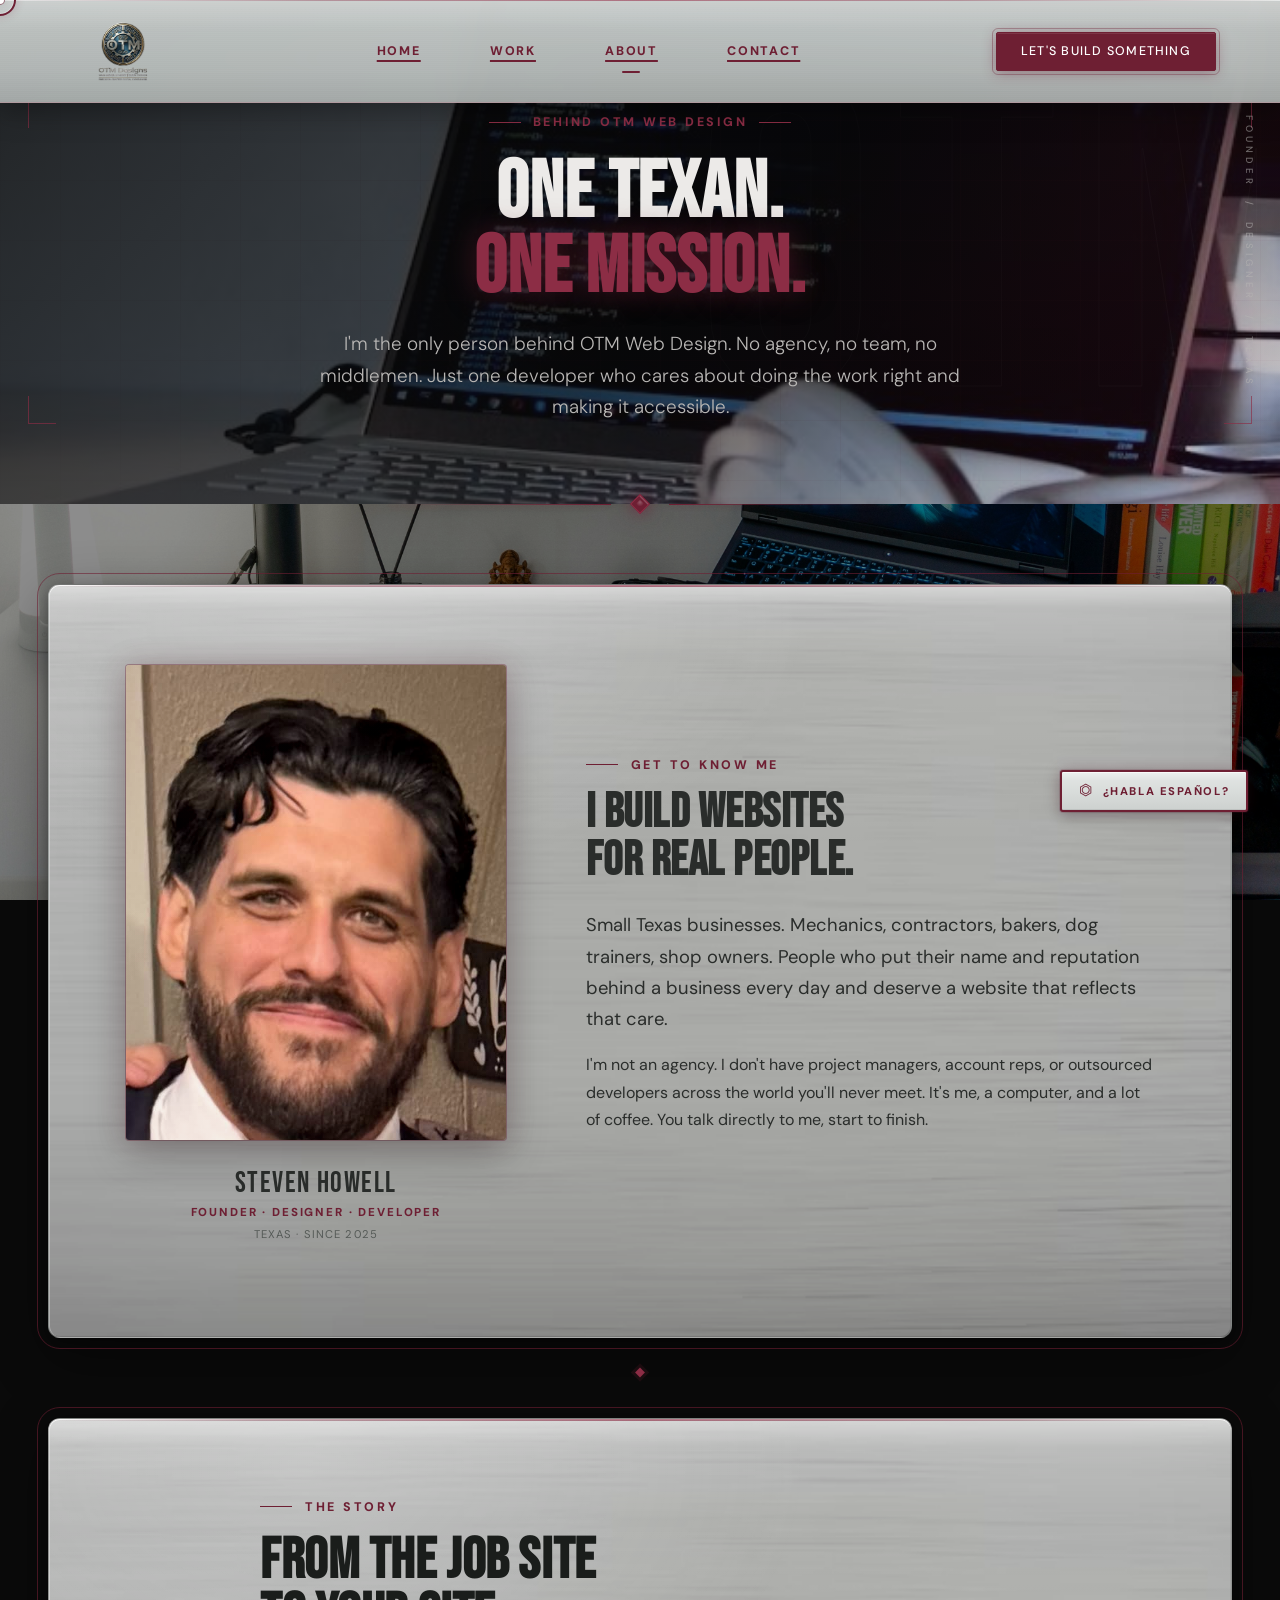
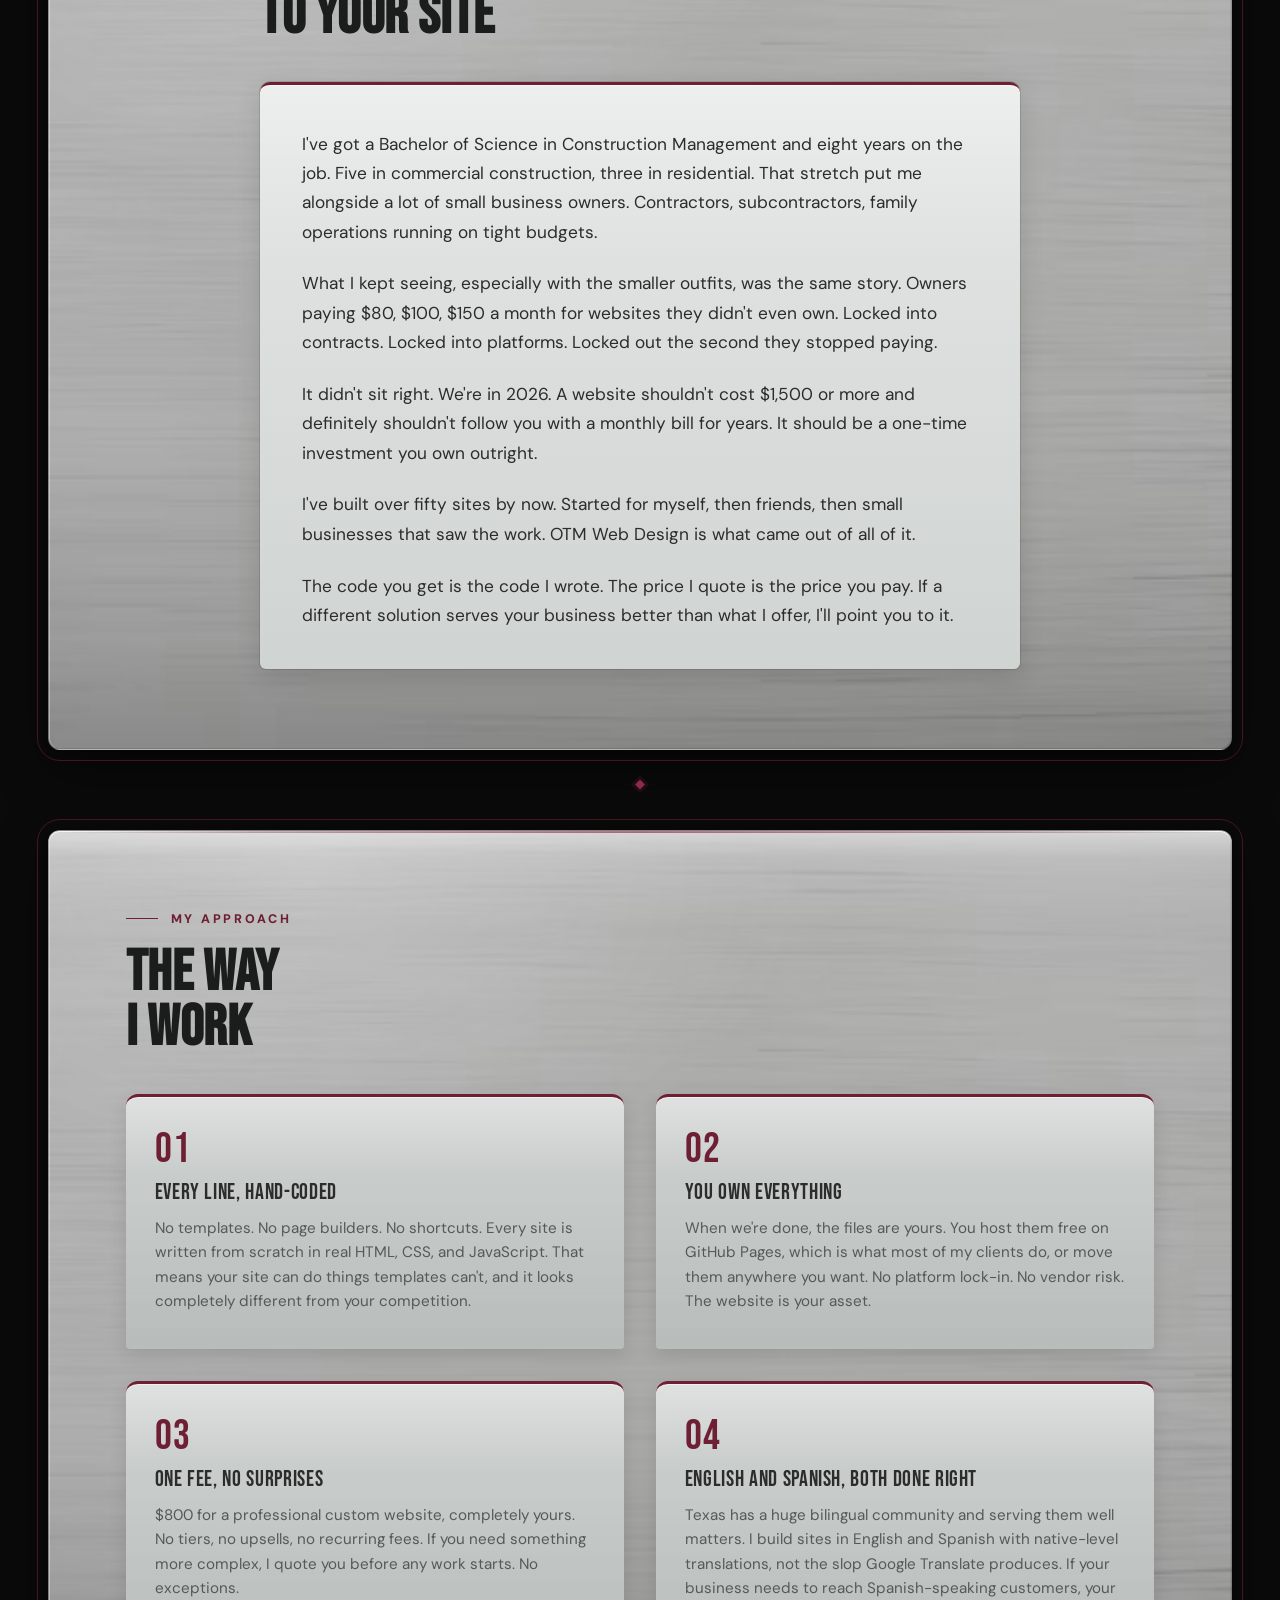
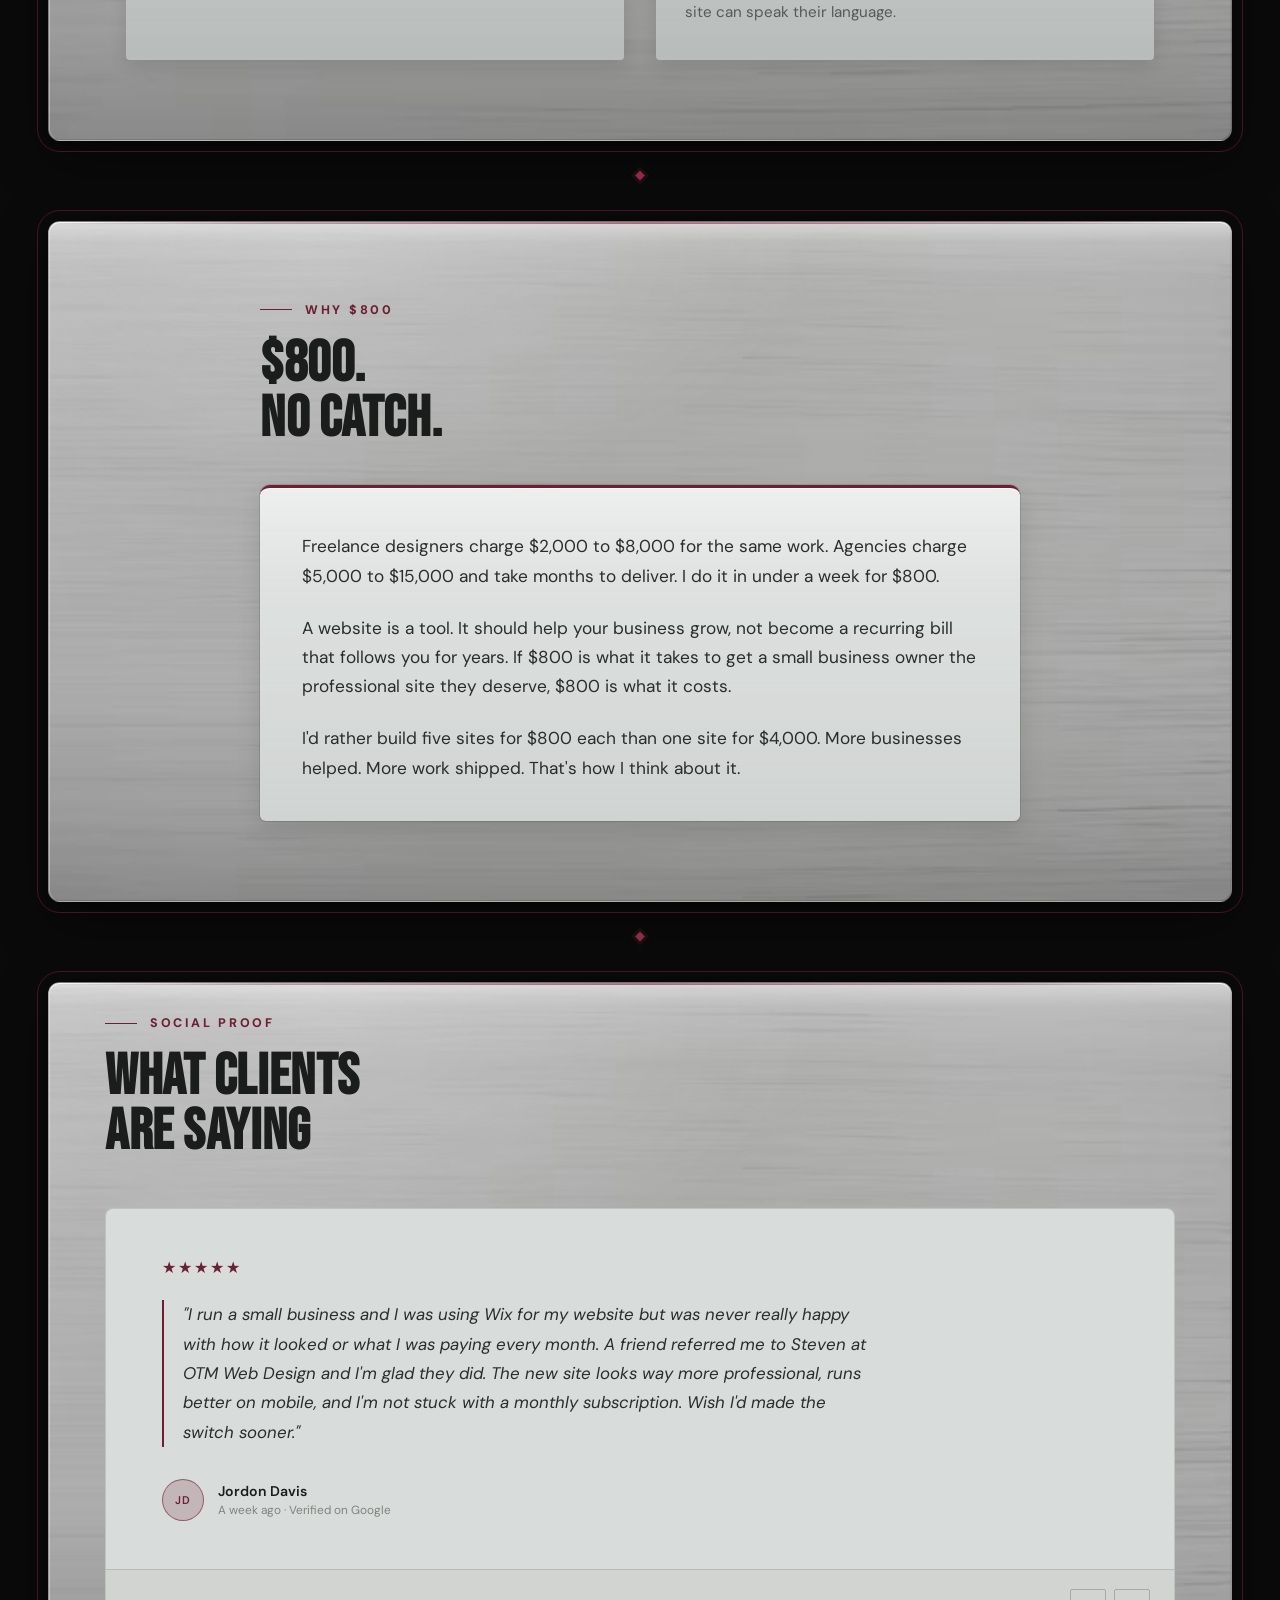
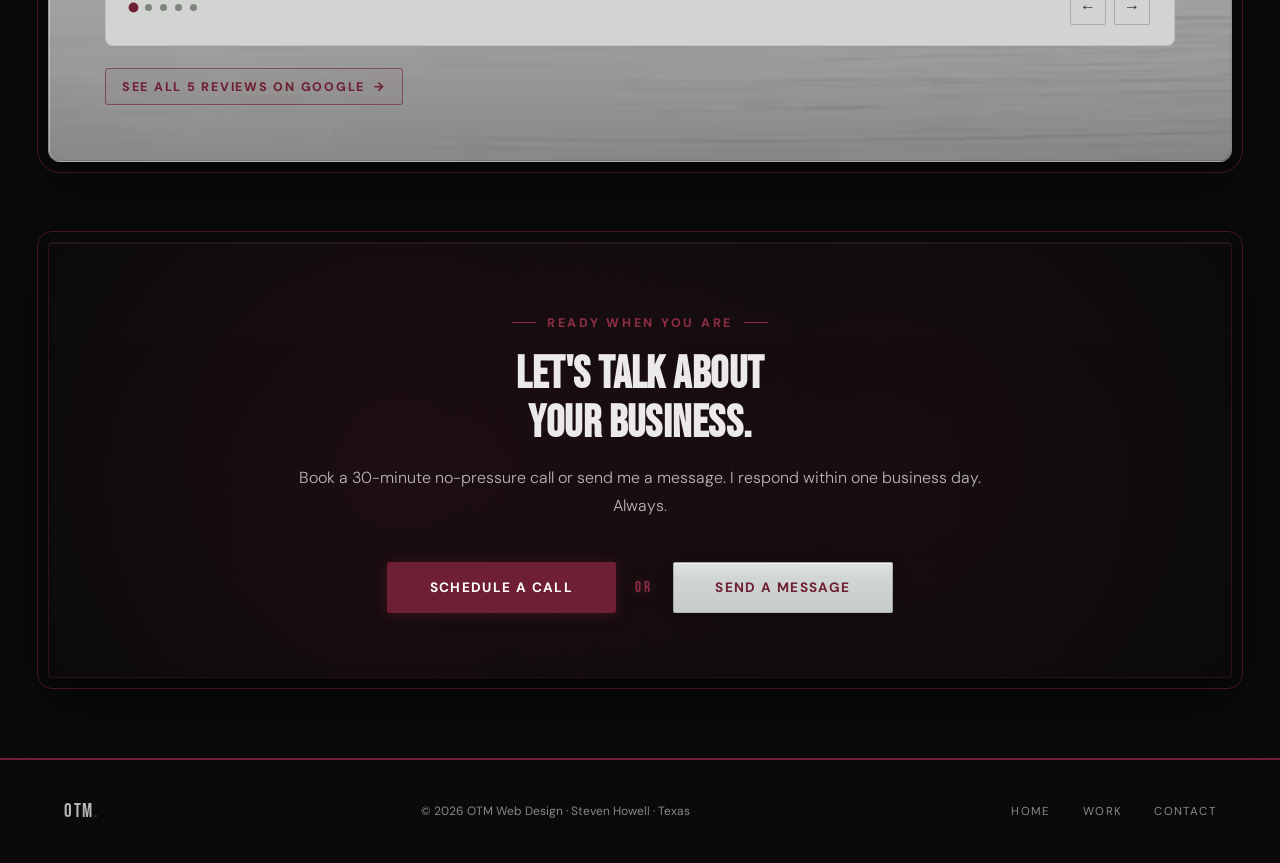
==== commit a1b96943: "updated price to $800" ====
--- a/about.html
+++ b/about.html
@@ -144,7 +144,7 @@
     <div class="about-approach-item reveal reveal-delay-2">
       <div class="about-approach-num">03</div>
       <h3 data-es="Una Tarifa, Sin Sorpresas">One Fee, No Surprises</h3>
-      <p data-es="$500 por un sitio web profesional a la medida, completamente suyo. No hay niveles, no hay ventas adicionales, no hay cuotas recurrentes. Si necesita algo más complejo, le doy el precio antes de empezar. Sin excepciones.">$500 for a professional custom website, completely yours. No tiers, no upsells, no recurring fees. If you need something more complex, I quote you before any work starts. No exceptions.</p>
+      <p data-es="$800 por un sitio web profesional a la medida, completamente suyo. No hay niveles, no hay ventas adicionales, no hay cuotas recurrentes. Si necesita algo más complejo, le doy el precio antes de empezar. Sin excepciones.">$800 for a professional custom website, completely yours. No tiers, no upsells, no recurring fees. If you need something more complex, I quote you before any work starts. No exceptions.</p>
     </div>
 
     <div class="about-approach-item reveal reveal-delay-3">
@@ -155,18 +155,18 @@
   </div>
 </section>
 
-<!-- WHY $500 -->
+<!-- WHY $800 -->
 <section class="about-why">
   <div class="about-why-inner">
-    <div class="section-label reveal" data-es="Por Qué $500">Why $500</div>
-    <h2 class="section-title reveal reveal-delay-1" data-es="$500.<br>Sin Trampa.">$500.<br>No Catch.</h2>
+    <div class="section-label reveal" data-es="Por Qué $800">Why $800</div>
+    <h2 class="section-title reveal reveal-delay-1" data-es="$800.<br>Sin Trampa.">$800.<br>No Catch.</h2>
 
     <div class="about-why-content reveal reveal-delay-2">
-      <p data-es="Los diseñadores independientes cobran de $2,000 a $8,000 por el mismo trabajo. Las agencias cobran de $5,000 a $15,000 y tardan meses en entregar. Yo lo hago en menos de una semana por $500.">Freelance designers charge $2,000 to $8,000 for the same work. Agencies charge $5,000 to $15,000 and take months to deliver. I do it in under a week for $500.</p>
-
-      <p data-es="Un sitio web es una herramienta. Debe ayudar a su negocio a crecer, no convertirse en una cuenta recurrente que lo persiga durante años. Si $500 es lo que se necesita para que un dueño de pequeña empresa tenga el sitio profesional que merece, $500 es lo que cuesta.">A website is a tool. It should help your business grow, not become a recurring bill that follows you for years. If $500 is what it takes to get a small business owner the professional site they deserve, $500 is what it costs.</p>
-
-      <p data-es="Prefiero construir cinco sitios por $500 cada uno que un sitio por $2,500. Más negocios ayudados. Más trabajo enviado. Así pienso al respecto.">I'd rather build five sites for $500 each than one site for $2,500. More businesses helped. More work shipped. That's how I think about it.</p>
+      <p data-es="Los diseñadores independientes cobran de $2,000 a $8,000 por el mismo trabajo. Las agencias cobran de $5,000 a $15,000 y tardan meses en entregar. Yo lo hago en menos de una semana por $800.">Freelance designers charge $2,000 to $8,000 for the same work. Agencies charge $5,000 to $15,000 and take months to deliver. I do it in under a week for $800.</p>
+
+      <p data-es="Un sitio web es una herramienta. Debe ayudar a su negocio a crecer, no convertirse en una cuenta recurrente que lo persiga durante años. Si $800 es lo que se necesita para que un dueño de pequeña empresa tenga el sitio profesional que merece, $800 es lo que cuesta.">A website is a tool. It should help your business grow, not become a recurring bill that follows you for years. If $800 is what it takes to get a small business owner the professional site they deserve, $800 is what it costs.</p>
+
+      <p data-es="Prefiero construir cinco sitios por $800 cada uno que un sitio por $4,000. Más negocios ayudados. Más trabajo enviado. Así pienso al respecto.">I'd rather build five sites for $800 each than one site for $4,000. More businesses helped. More work shipped. That's how I think about it.</p>
     </div>
   </div>
 </section>
--- a/style.css
+++ b/style.css
@@ -72,23 +72,57 @@
 
 .cursor {
   position: fixed;
-  width: 10px; height: 10px;
-  background: var(--maroon);
+  width: 8px; height: 8px;
+  background: #fff;
   border-radius: 50%;
   pointer-events: none;
   z-index: 9999;
   transform: translate(-50%, -50%);
-  transition: transform 0.1s, width 0.2s, height 0.2s, opacity 0.2s;
-  mix-blend-mode: difference;
+  box-shadow:
+    0 0 0 1px rgba(110, 31, 51, 0.55),
+    0 0 8px rgba(0, 0, 0, 0.18);
+  transition:
+    width 0.25s cubic-bezier(0.22, 1, 0.36, 1),
+    height 0.25s cubic-bezier(0.22, 1, 0.36, 1),
+    background-color 0.2s ease,
+    box-shadow 0.25s ease;
+  will-change: transform;
+}
+.cursor.cursor-hover {
+  width: 11px; height: 11px;
+  background: var(--maroon);
+  box-shadow:
+    0 0 0 1px rgba(255, 255, 255, 0.7),
+    0 0 10px rgba(110, 31, 51, 0.5);
 }
 .cursor-ring {
   position: fixed;
-  width: 36px; height: 36px;
-  border: 1.5px solid rgba(110, 31, 51, 0.7);
+  width: 32px; height: 32px;
+  border: 2px solid var(--maroon);
   border-radius: 50%;
+  background: transparent;
   pointer-events: none;
   z-index: 9998;
   transform: translate(-50%, -50%);
+  transition:
+    left 0.13s cubic-bezier(0.22, 1, 0.36, 1),
+    top 0.13s cubic-bezier(0.22, 1, 0.36, 1),
+    width 0.3s cubic-bezier(0.22, 1, 0.36, 1),
+    height 0.3s cubic-bezier(0.22, 1, 0.36, 1),
+    border-color 0.25s ease,
+    box-shadow 0.25s ease;
+  box-shadow:
+    inset 0 0 0 1px rgba(255, 255, 255, 0.3),
+    0 0 10px rgba(110, 31, 51, 0.22);
+  will-change: transform, left, top;
+}
+.cursor-ring.cursor-hover {
+  width: 52px; height: 52px;
+  border-color: #fff;
+  box-shadow:
+    inset 0 0 0 1px rgba(110, 31, 51, 0.4),
+    0 0 16px rgba(255, 255, 255, 0.35),
+    0 0 22px rgba(110, 31, 51, 0.18);
 }
 
 /* ============================================================
@@ -3109,6 +3143,25 @@
     inset 0 1px 0 rgba(255,255,255,0.55),
     0 6px 18px rgba(0,0,0,0.1);
   position: relative;
+  transition:
+    transform 0.35s cubic-bezier(0.22, 1, 0.36, 1),
+    background 0.3s ease,
+    box-shadow 0.35s ease,
+    border-top-width 0.25s ease;
+}
+.about-approach-item:hover {
+  transform: translateY(-5px);
+  border-top-width: 5px;
+  background:
+    linear-gradient(180deg,
+      rgba(255,255,255,0.6) 0%,
+      rgba(255,255,255,0.22) 30%,
+      rgba(0,0,0,0.03) 100%),
+    var(--stone-bright);
+  box-shadow:
+    inset 0 1px 0 rgba(255,255,255,0.7),
+    0 14px 36px rgba(0, 0, 0, 0.15),
+    0 0 22px rgba(110, 31, 51, 0.18);
 }
 .about-approach-num {
   font-family: 'Bebas Neue', sans-serif;
@@ -3117,6 +3170,11 @@
   color: var(--maroon);
   line-height: 1;
   margin-bottom: 0.6rem;
+  transition: color 0.25s ease, transform 0.35s cubic-bezier(0.22, 1, 0.36, 1);
+}
+.about-approach-item:hover .about-approach-num {
+  color: var(--maroon-light);
+  transform: translateX(3px);
 }
 .about-approach-item h3 {
   font-family: 'Bebas Neue', sans-serif;
@@ -3136,7 +3194,7 @@
 }
 
 /* ============================================
-   ABOUT PAGE - WHY $500 SECTION
+   ABOUT PAGE - WHY $800 SECTION
    Stone metallic background, dark text
    ============================================ */
 .about-why {
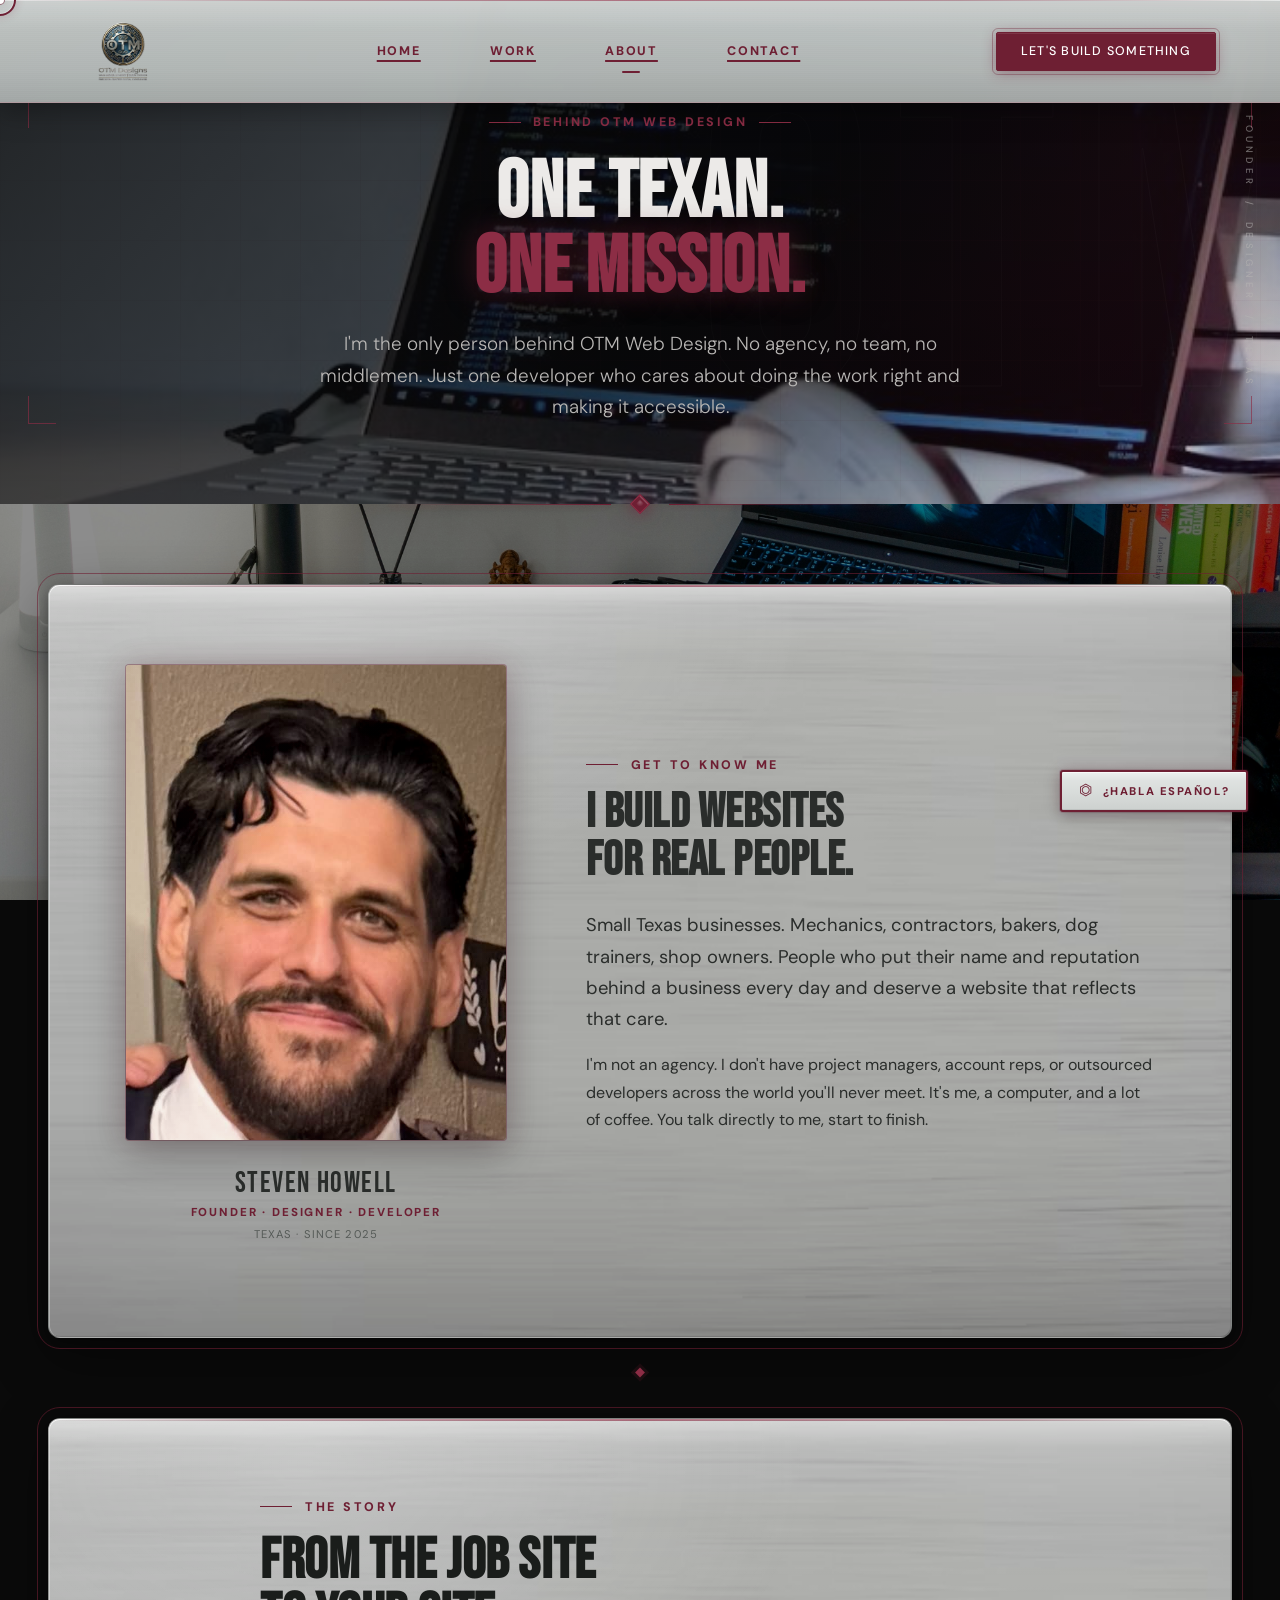
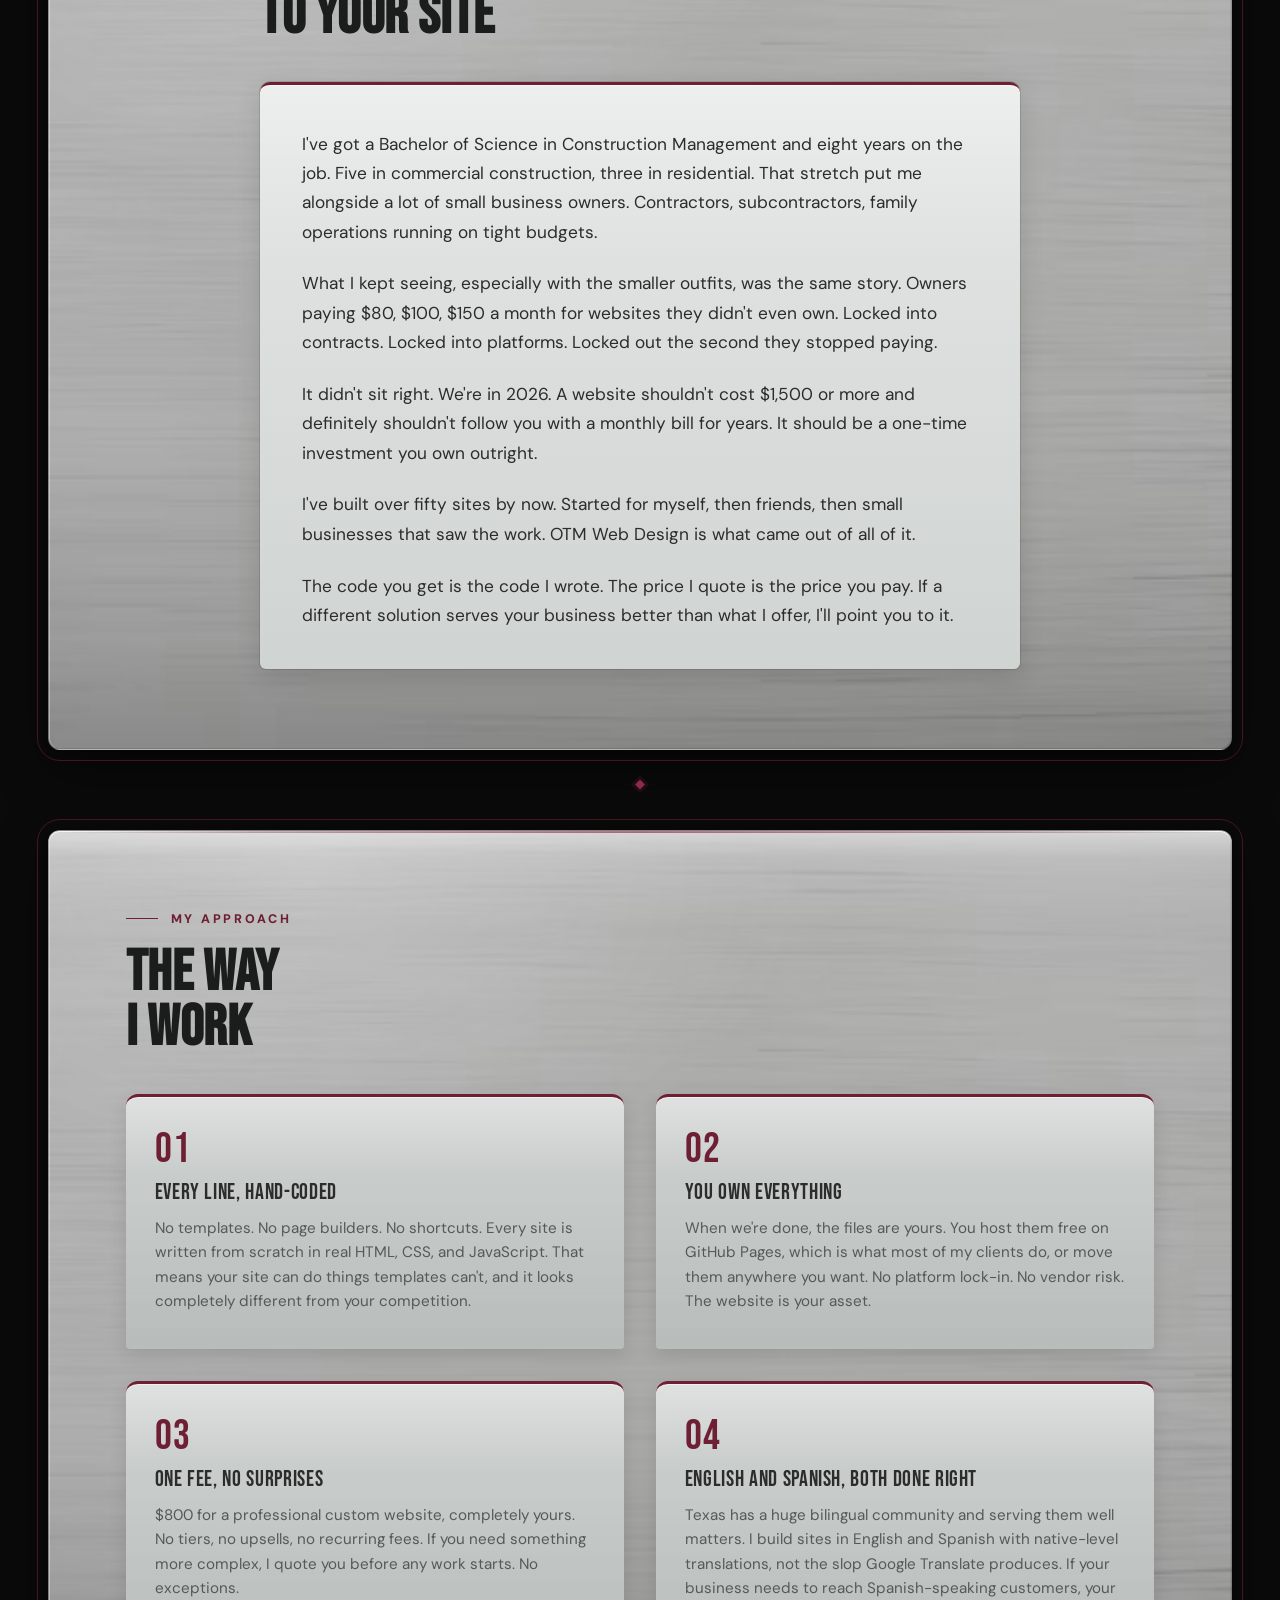
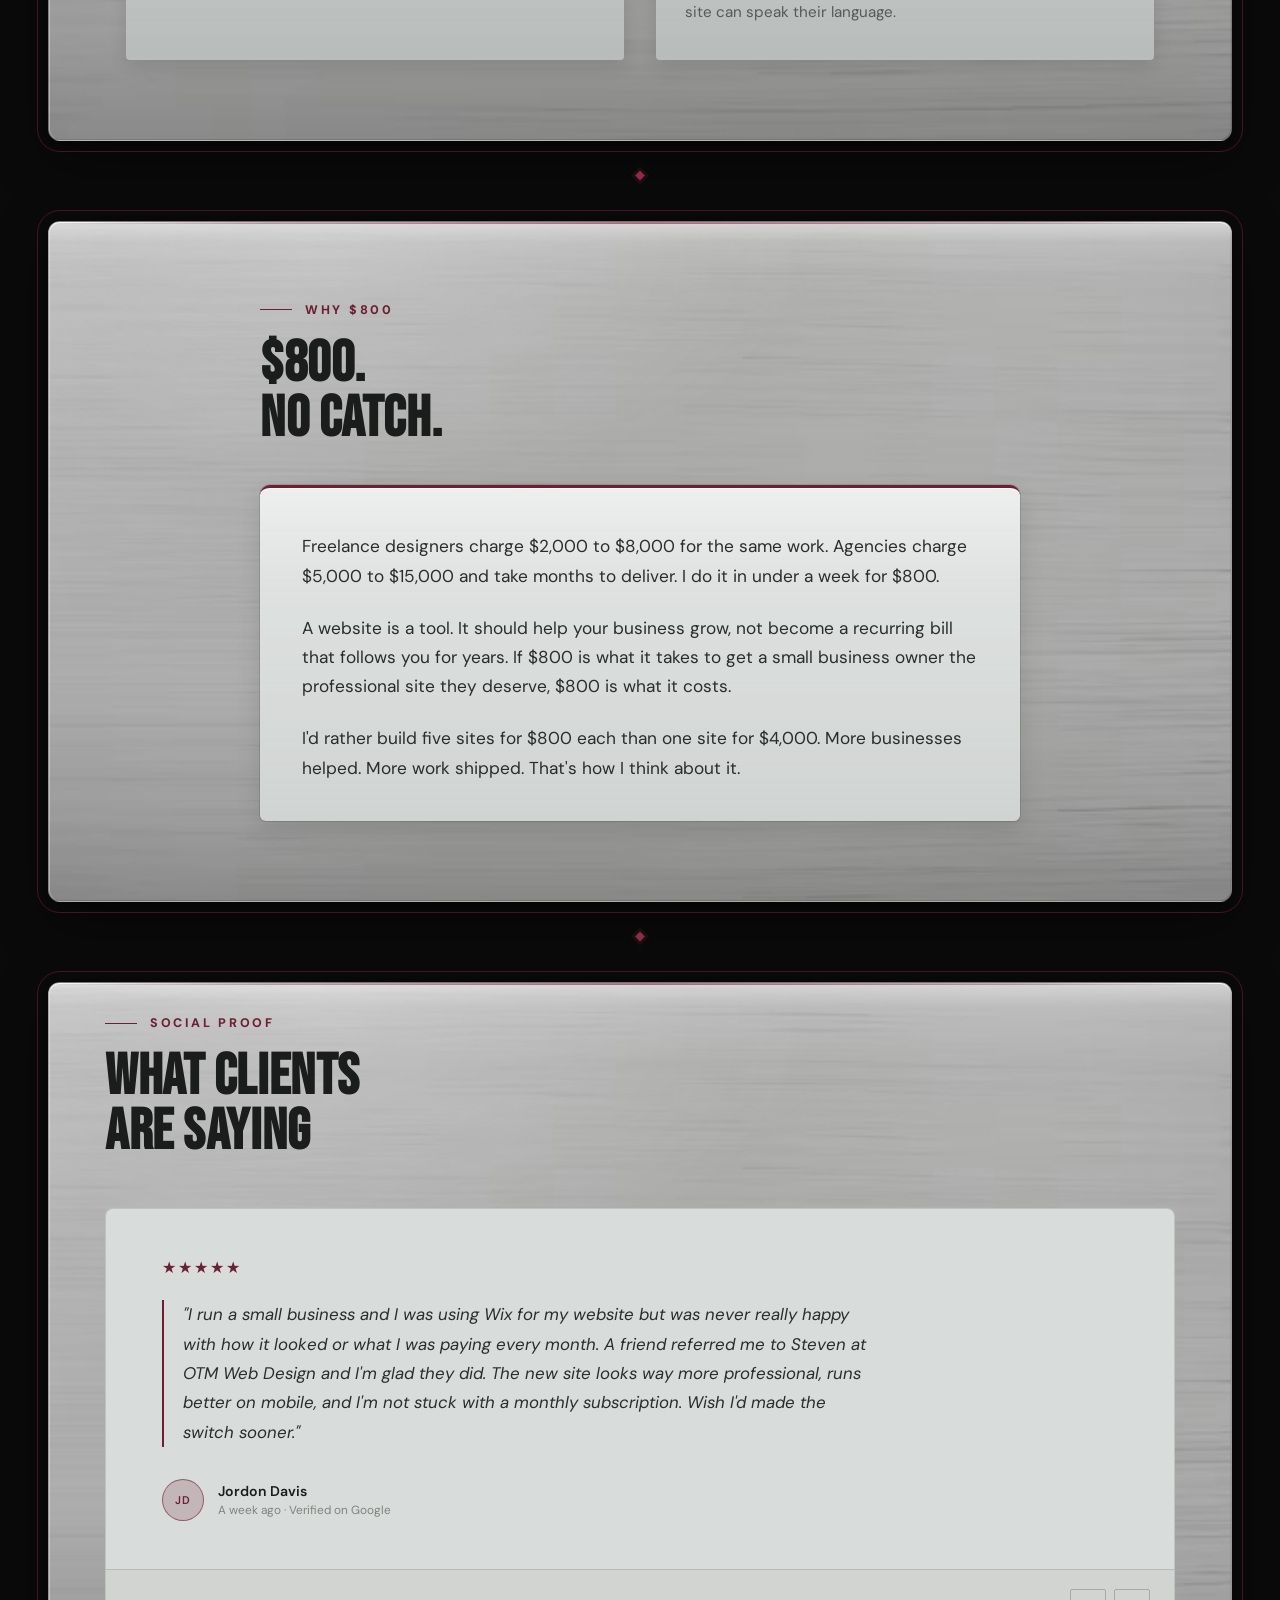
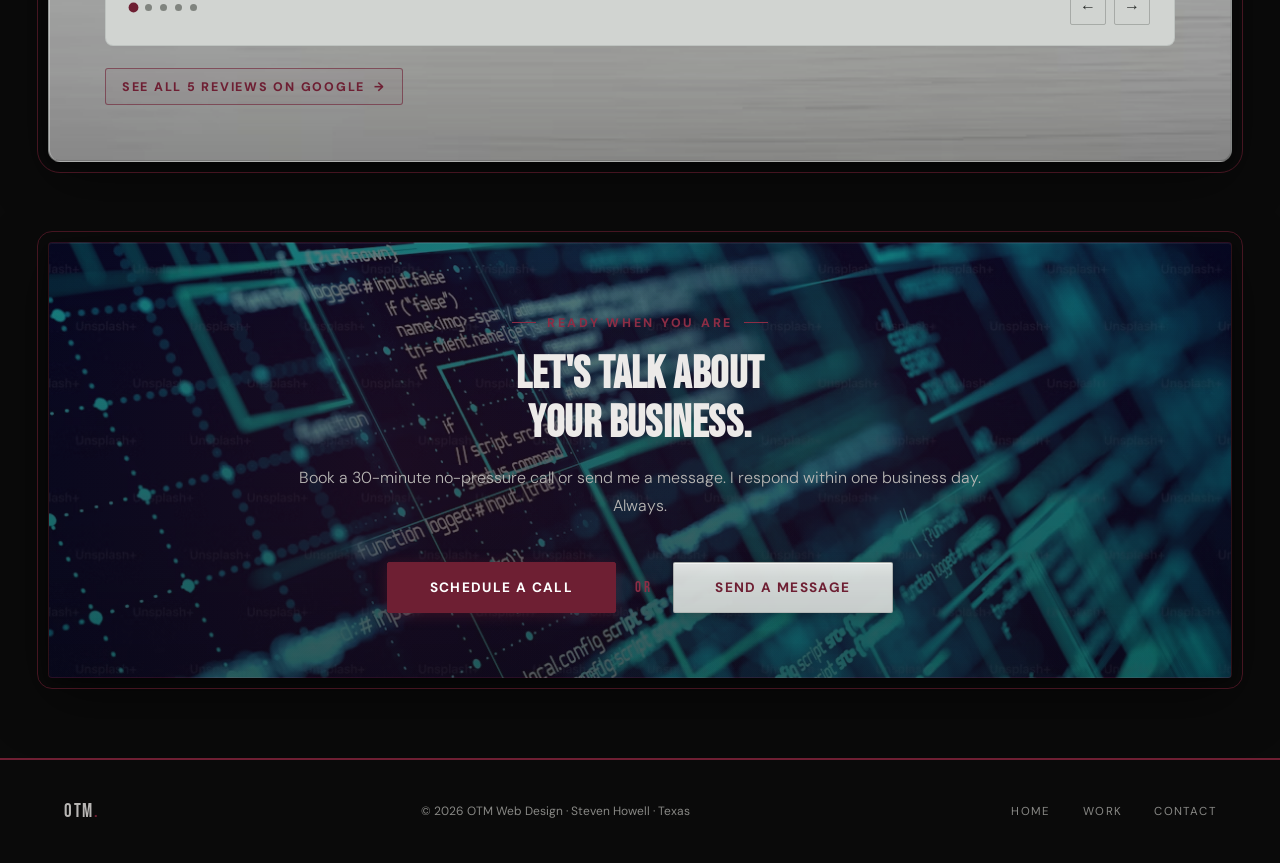
==== commit 4221b69a: "added Favicon images" ====
--- a/about.html
+++ b/about.html
@@ -8,6 +8,15 @@
 <link rel="preconnect" href="https://fonts.googleapis.com">
 <link rel="preconnect" href="https://fonts.gstatic.com" crossorigin>
 <link href="https://fonts.googleapis.com/css2?family=Bebas+Neue&family=DM+Sans:ital,opsz,wght@0,9..40,300;0,9..40,400;0,9..40,500;0,9..40,700;1,9..40,300&display=swap" rel="stylesheet">
+
+<!-- FAVICON / SITE ICON -->
+<link rel="icon" href="/favicon.ico" sizes="any">
+<link rel="icon" type="image/png" sizes="48x48" href="/favicon-48.png">
+<link rel="icon" type="image/png" sizes="192x192" href="/favicon-192.png">
+<link rel="apple-touch-icon" sizes="180x180" href="/apple-touch-icon.png">
+<link rel="manifest" href="/site.webmanifest">
+<meta name="theme-color" content="#6E1F33">
+
 <link rel="stylesheet" href="style.css">
 </head>
 <body data-page="about" data-lang="en">
--- a/style.css
+++ b/style.css
@@ -3487,4 +3487,117 @@
 @media (max-width: 600px) {
   .hero-bridge-line { width: clamp(40px, 22vw, 120px); }
   .hero-bridge-diamond { margin: 0 1rem; width: 12px; height: 12px; }
+}
+/* =====================================================
+   FEATURED PROJECT LAYOUT REBALANCE
+   Drop this block at the very END of style.css so it
+   overrides the earlier .work-featured rules.
+   ===================================================== */
+
+/* Tighten the grid: smaller gap, more even column split,
+   and pull the whole thing toward a centered visual block
+   instead of two skinny columns floating in dead space. */
+.work-featured {
+  grid-template-columns: 1.15fr 1fr;
+  gap: 3rem;
+  max-width: 1080px;
+  margin-left: auto;
+  margin-right: auto;
+  align-items: stretch;
+}
+
+/* Let the laptop fill its column fully so the screenshot
+   reads big and confident instead of floating small */
+.featured-laptop {
+  align-self: center;
+  width: 100%;
+}
+.featured-laptop .laptop-screen {
+  max-width: 100%;
+}
+
+/* The info panel needs to FEEL anchored, not float.
+   Give it a clear top-to-bottom flow with balanced spacing. */
+.featured-info {
+  padding: 2.2rem 2.2rem 2.4rem;
+  display: flex;
+  flex-direction: column;
+  justify-content: center;
+}
+
+/* Pull the FEATURED BUILD badge to sit cleanly under the
+   burgundy accent stripe instead of floating below it */
+.featured-badge {
+  margin-bottom: 1.2rem;
+  margin-left: 0;
+}
+
+/* Rebalance the logo + headline pairing.
+   Make the logo bigger so it doesn't get dwarfed by the
+   tall Bebas headline, and tighten the gap. */
+.featured-header {
+  gap: 1rem;
+  margin-bottom: 1.2rem;
+  align-items: center;
+}
+.featured-logo {
+  width: 64px;
+  height: 64px;
+  padding: 0.5rem;
+}
+
+/* Headline scales down slightly so it doesn't overpower
+   the logo and so all three meta boxes fit on one line */
+.featured-title {
+  font-size: clamp(1.7rem, 2.8vw, 2.3rem) !important;
+  line-height: 1 !important;
+}
+
+/* Description sits comfortably without crowding */
+.featured-desc {
+  font-size: 0.92rem;
+  line-height: 1.7;
+  margin-bottom: 1.4rem;
+  max-width: 100%;
+}
+
+/* Meta box: full-width within its column, not just fit-content.
+   This stops the awkward narrow box look. */
+.featured-meta {
+  width: 100%;
+  grid-template-columns: 1fr 1fr 1fr;
+  margin-bottom: 1.5rem;
+}
+.meta-item {
+  padding: 0.65rem 0.9rem;
+}
+.meta-label {
+  font-size: 0.52rem;
+}
+.meta-value {
+  font-size: 1.15rem;
+}
+
+/* CTA button stays full-width inside its column at small
+   sizes for a tighter footprint */
+.featured-link {
+  align-self: flex-start;
+}
+
+/* Mobile + tablet: stack with tighter spacing, no sea of
+   metallic space */
+@media (max-width: 1100px) {
+  .work-featured {
+    grid-template-columns: 1fr;
+    gap: 2rem;
+    max-width: 720px;
+  }
+  .featured-laptop {
+    max-width: 600px;
+    margin-left: auto;
+    margin-right: auto;
+  }
+  .featured-info {
+    padding: 1.8rem 1.8rem 2rem;
+  }
 }
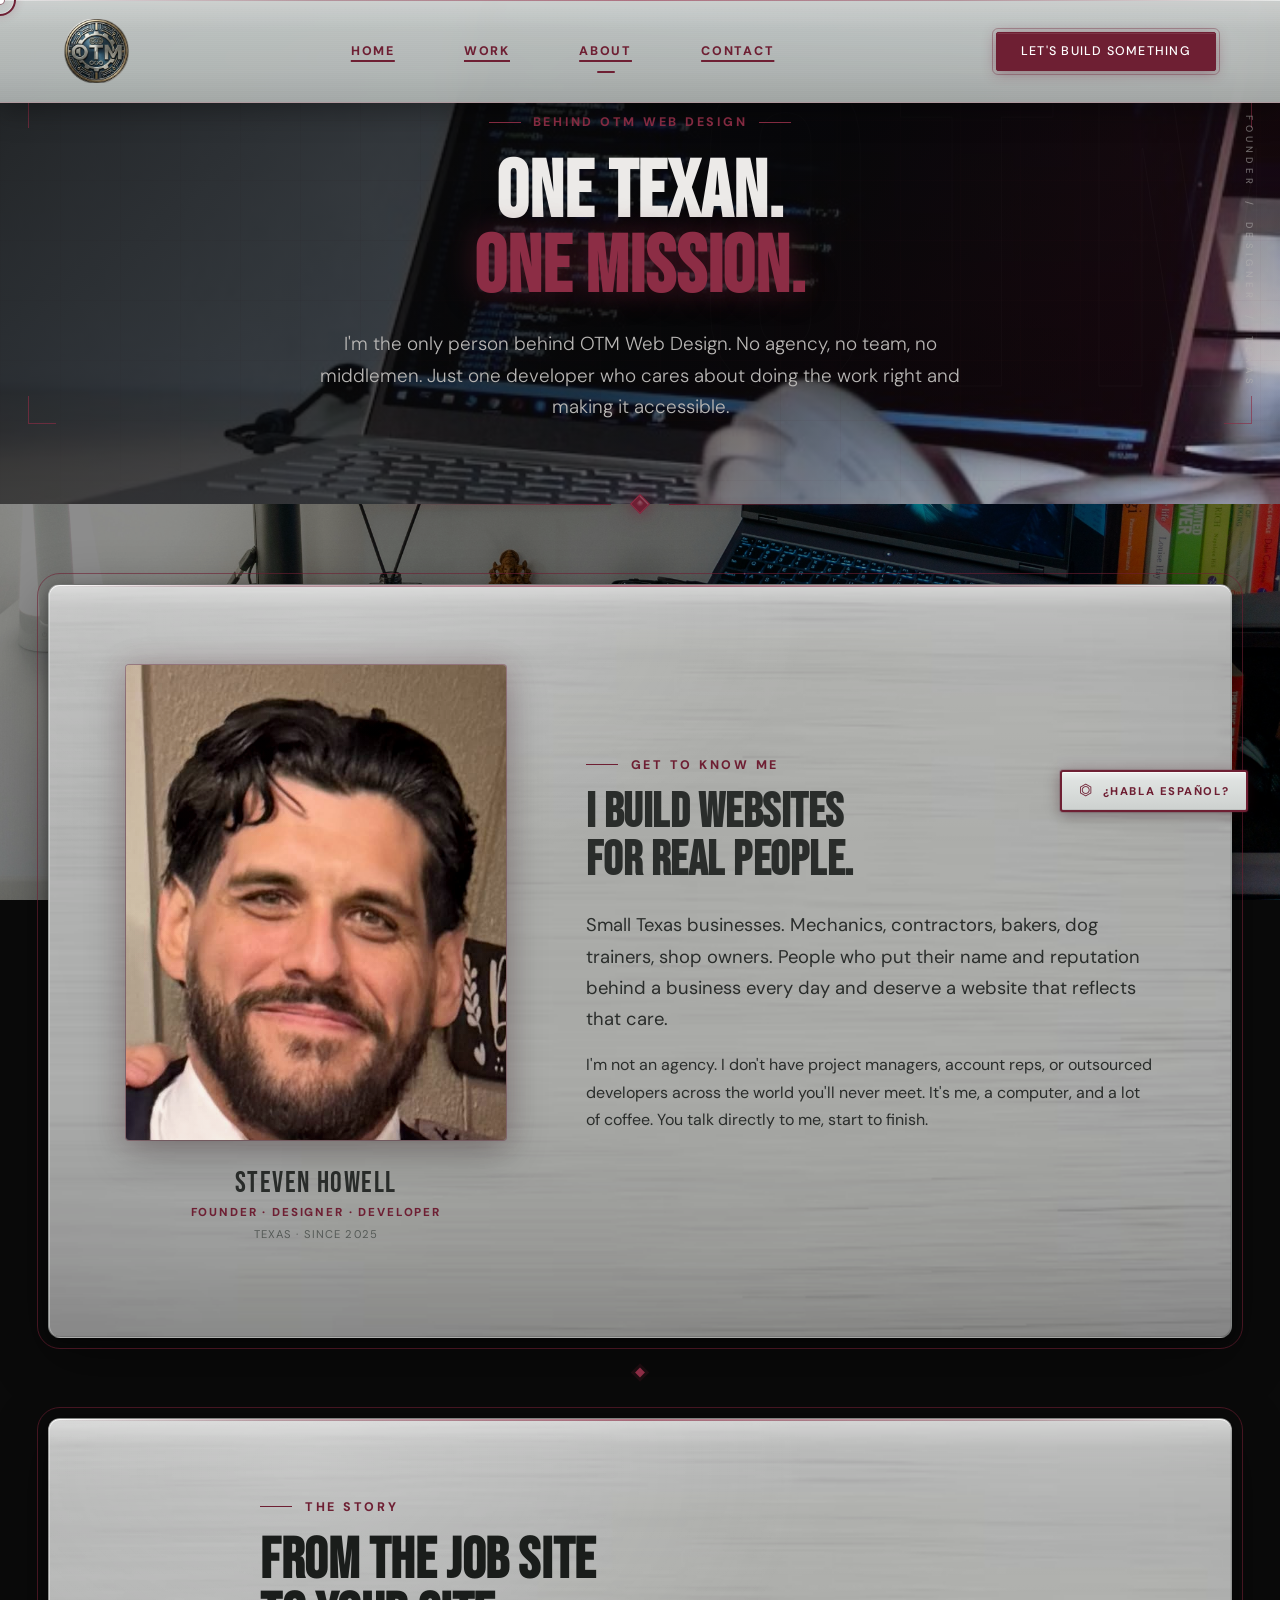
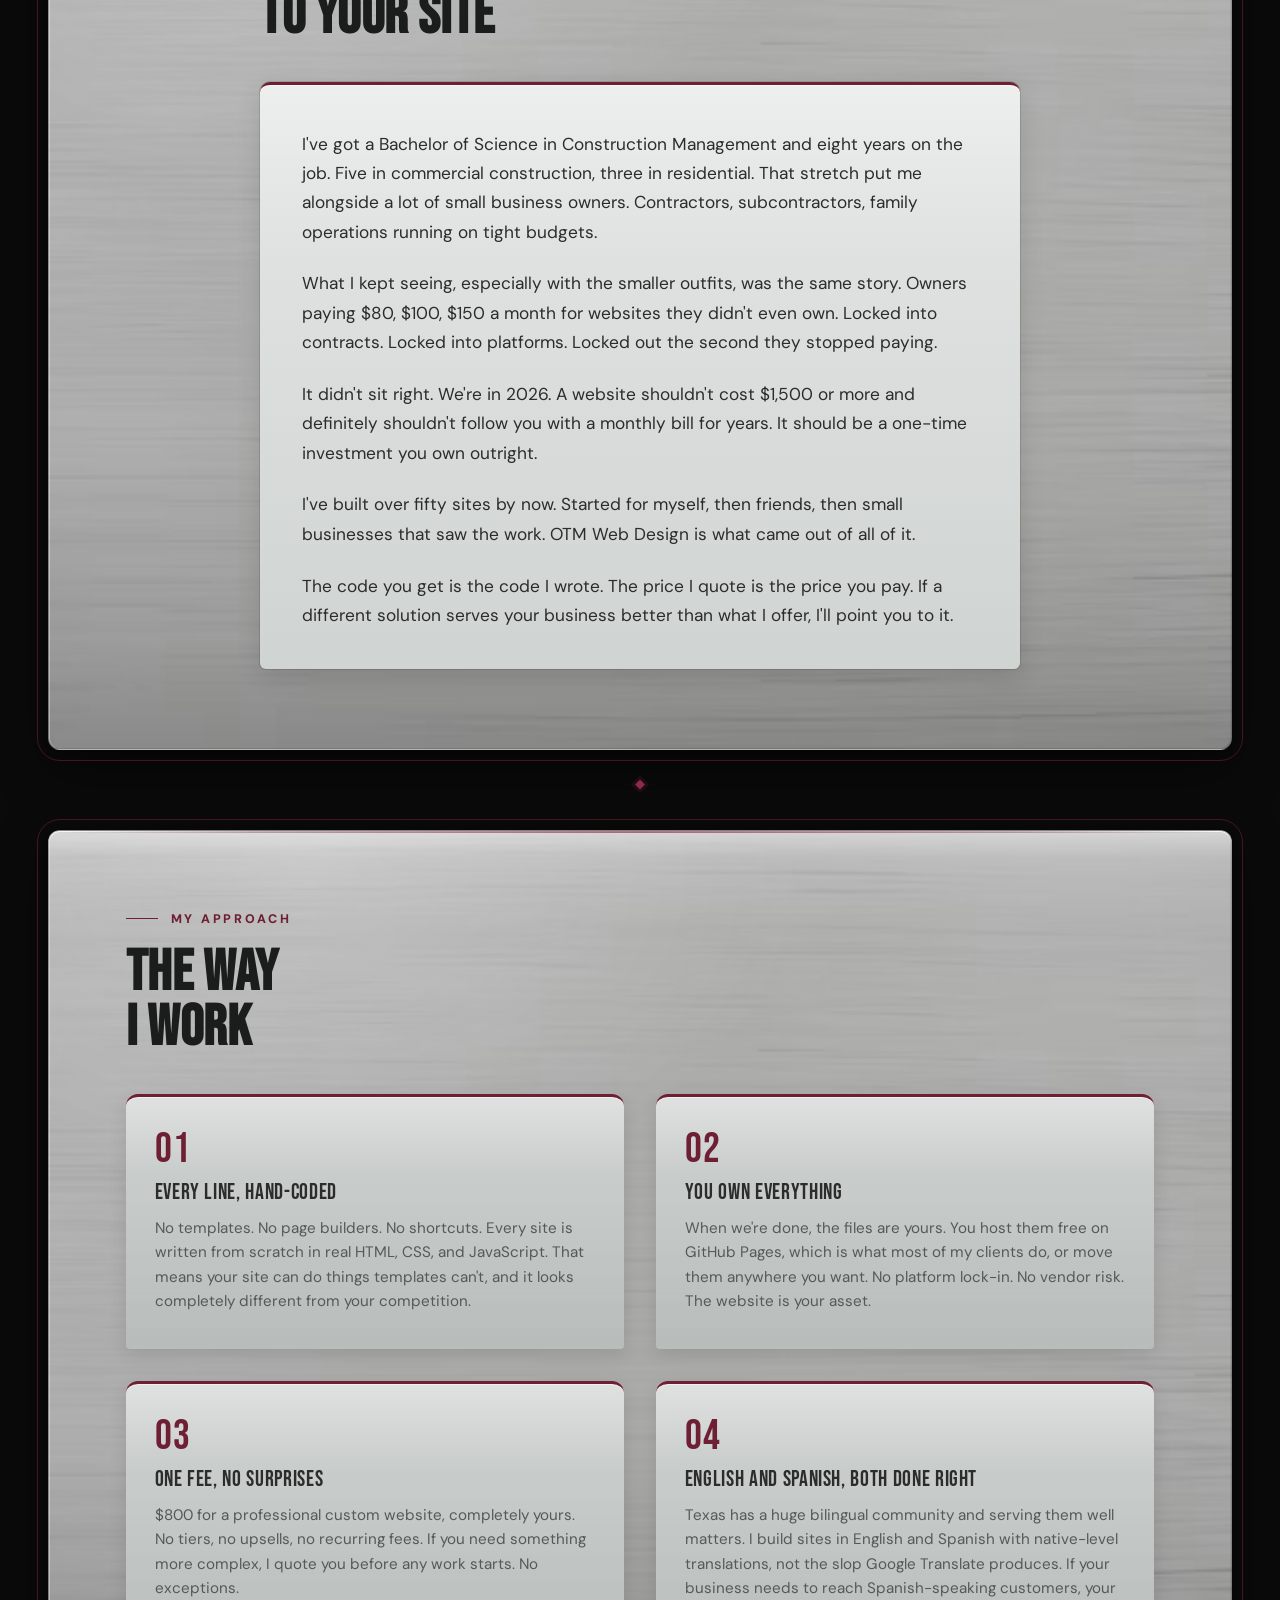
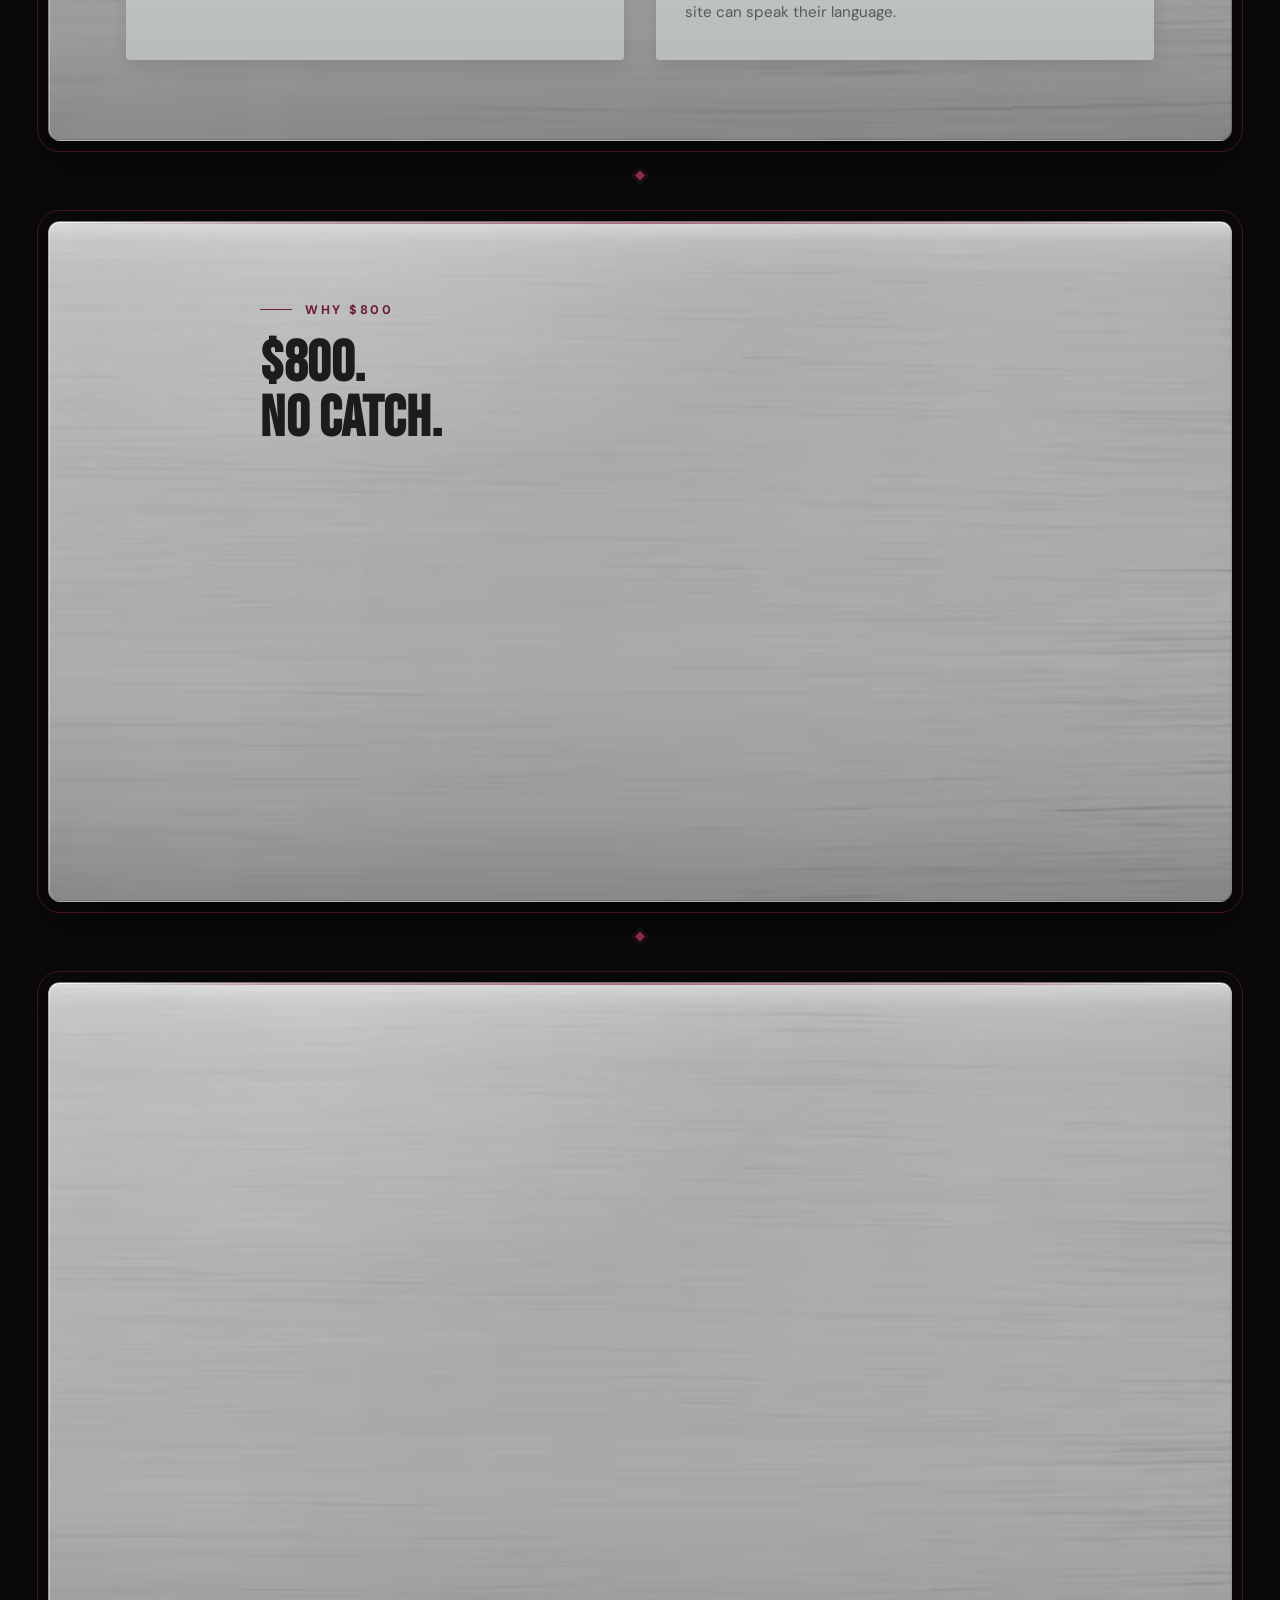
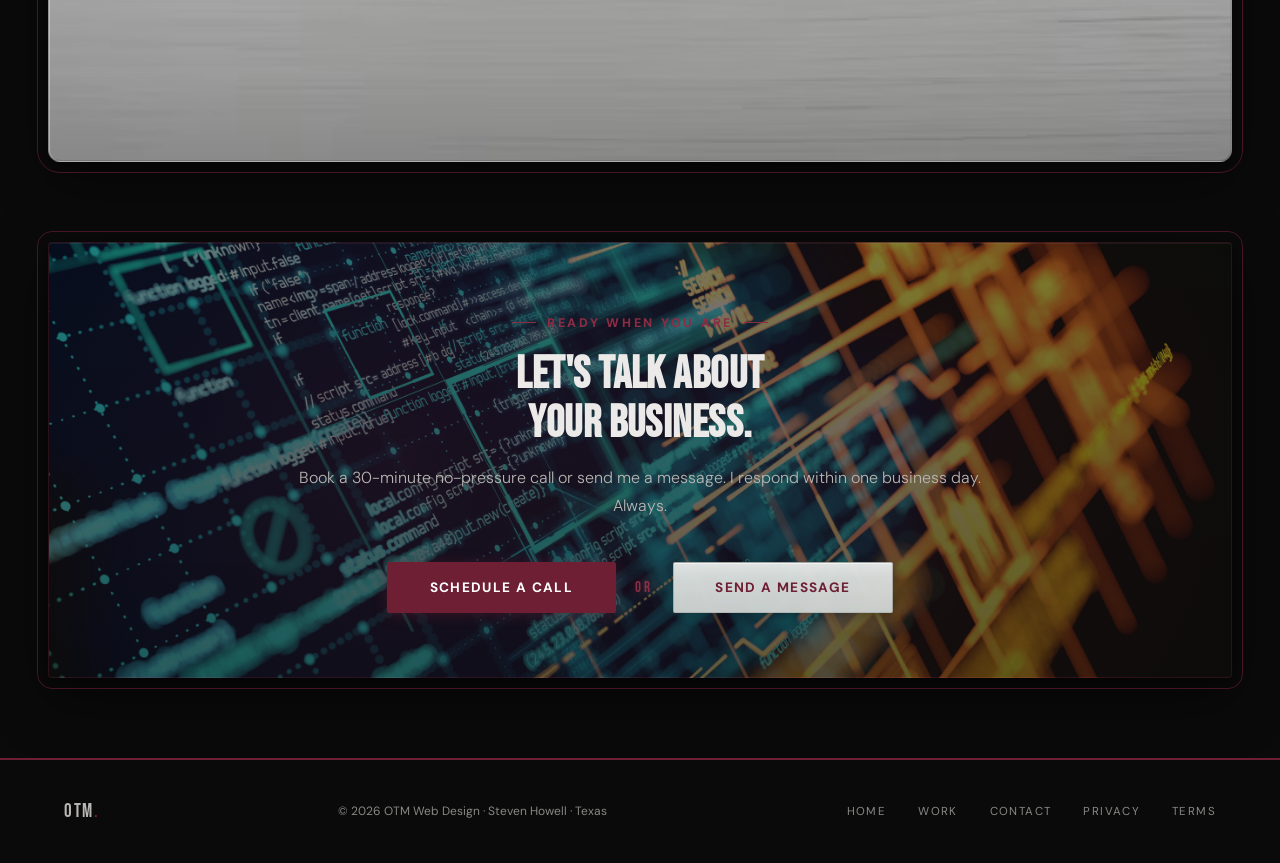
==== commit 1aa46c09: "added legal, and robots/sitemap" ====
--- a/about.html
+++ b/about.html
@@ -10,10 +10,10 @@
 <link href="https://fonts.googleapis.com/css2?family=Bebas+Neue&family=DM+Sans:ital,opsz,wght@0,9..40,300;0,9..40,400;0,9..40,500;0,9..40,700;1,9..40,300&display=swap" rel="stylesheet">
 
 <!-- FAVICON / SITE ICON -->
-<link rel="icon" href="/favicon.ico" sizes="any">
-<link rel="icon" type="image/png" sizes="48x48" href="/favicon-48.png">
-<link rel="icon" type="image/png" sizes="192x192" href="/favicon-192.png">
-<link rel="apple-touch-icon" sizes="180x180" href="/apple-touch-icon.png">
+<link rel="icon" href="/assets/favicon.ico" sizes="any">
+<link rel="icon" type="image/png" sizes="48x48" href="/assets/favicon-48.png">
+<link rel="icon" type="image/png" sizes="192x192" href="/assets/favicon-192.png">
+<link rel="apple-touch-icon" sizes="180x180" href="/assets/apple-touch-icon.png">
 <link rel="manifest" href="/site.webmanifest">
 <meta name="theme-color" content="#6E1F33">
 
@@ -302,6 +302,8 @@
     <a href="index.html" data-es="Inicio">Home</a>
     <a href="work.html" data-es="Trabajos">Work</a>
     <a href="contact.html" data-es="Contacto">Contact</a>
+    <a href="privacy.html" data-es="Privacidad">Privacy</a>
+    <a href="terms.html" data-es="Términos">Terms</a>
   </div>
 </footer>
 
